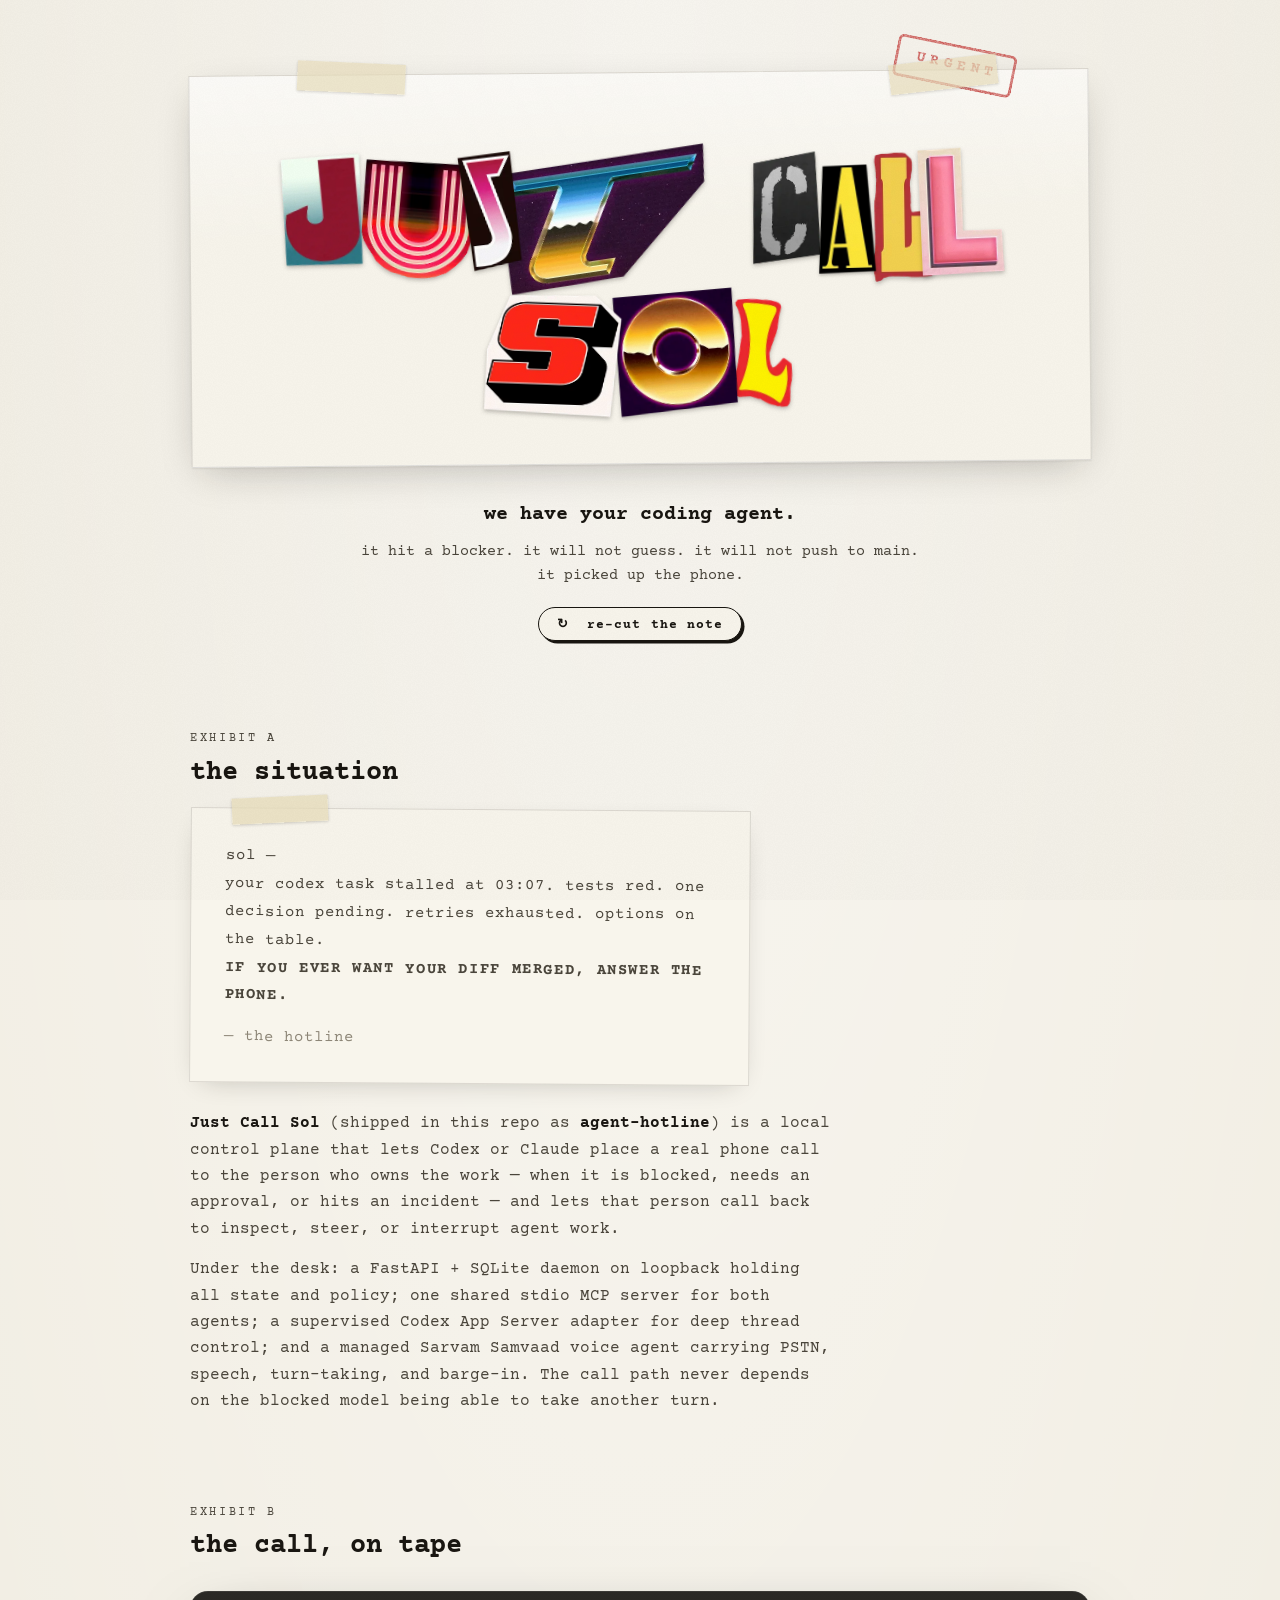
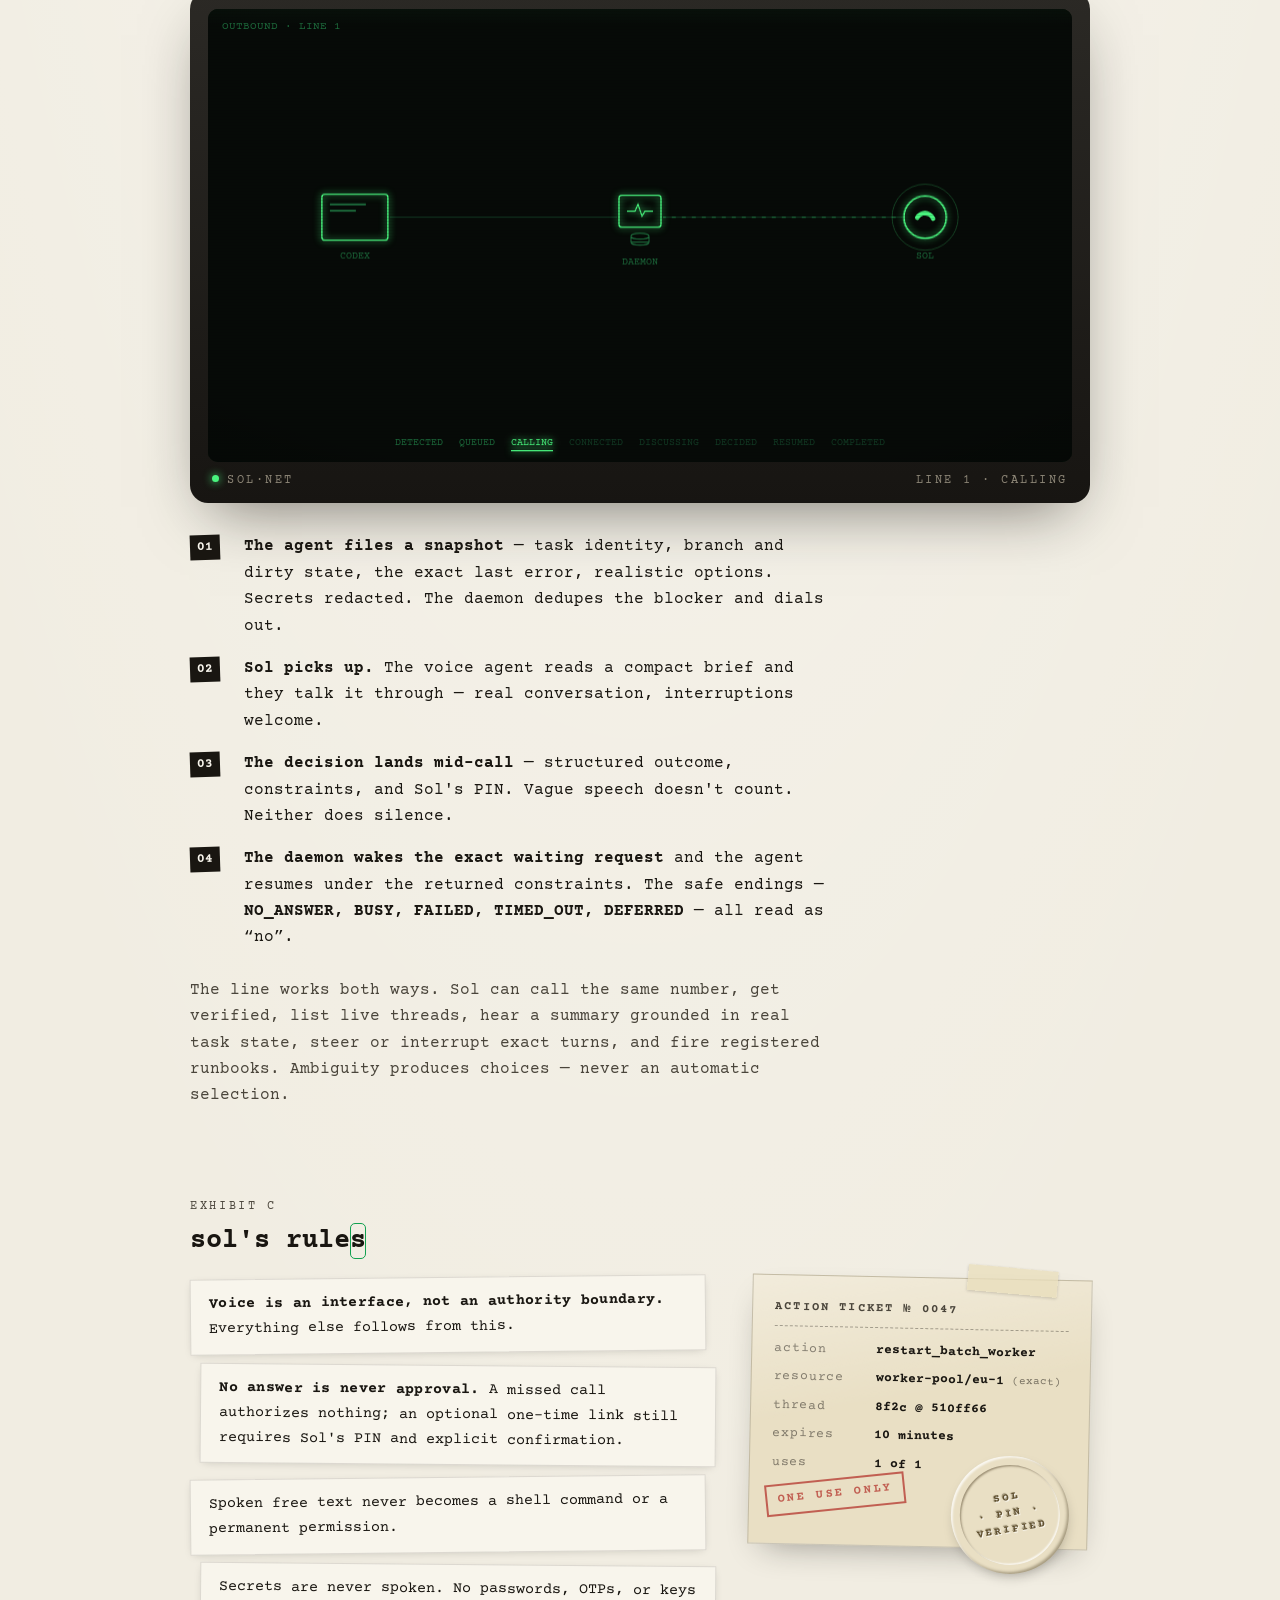
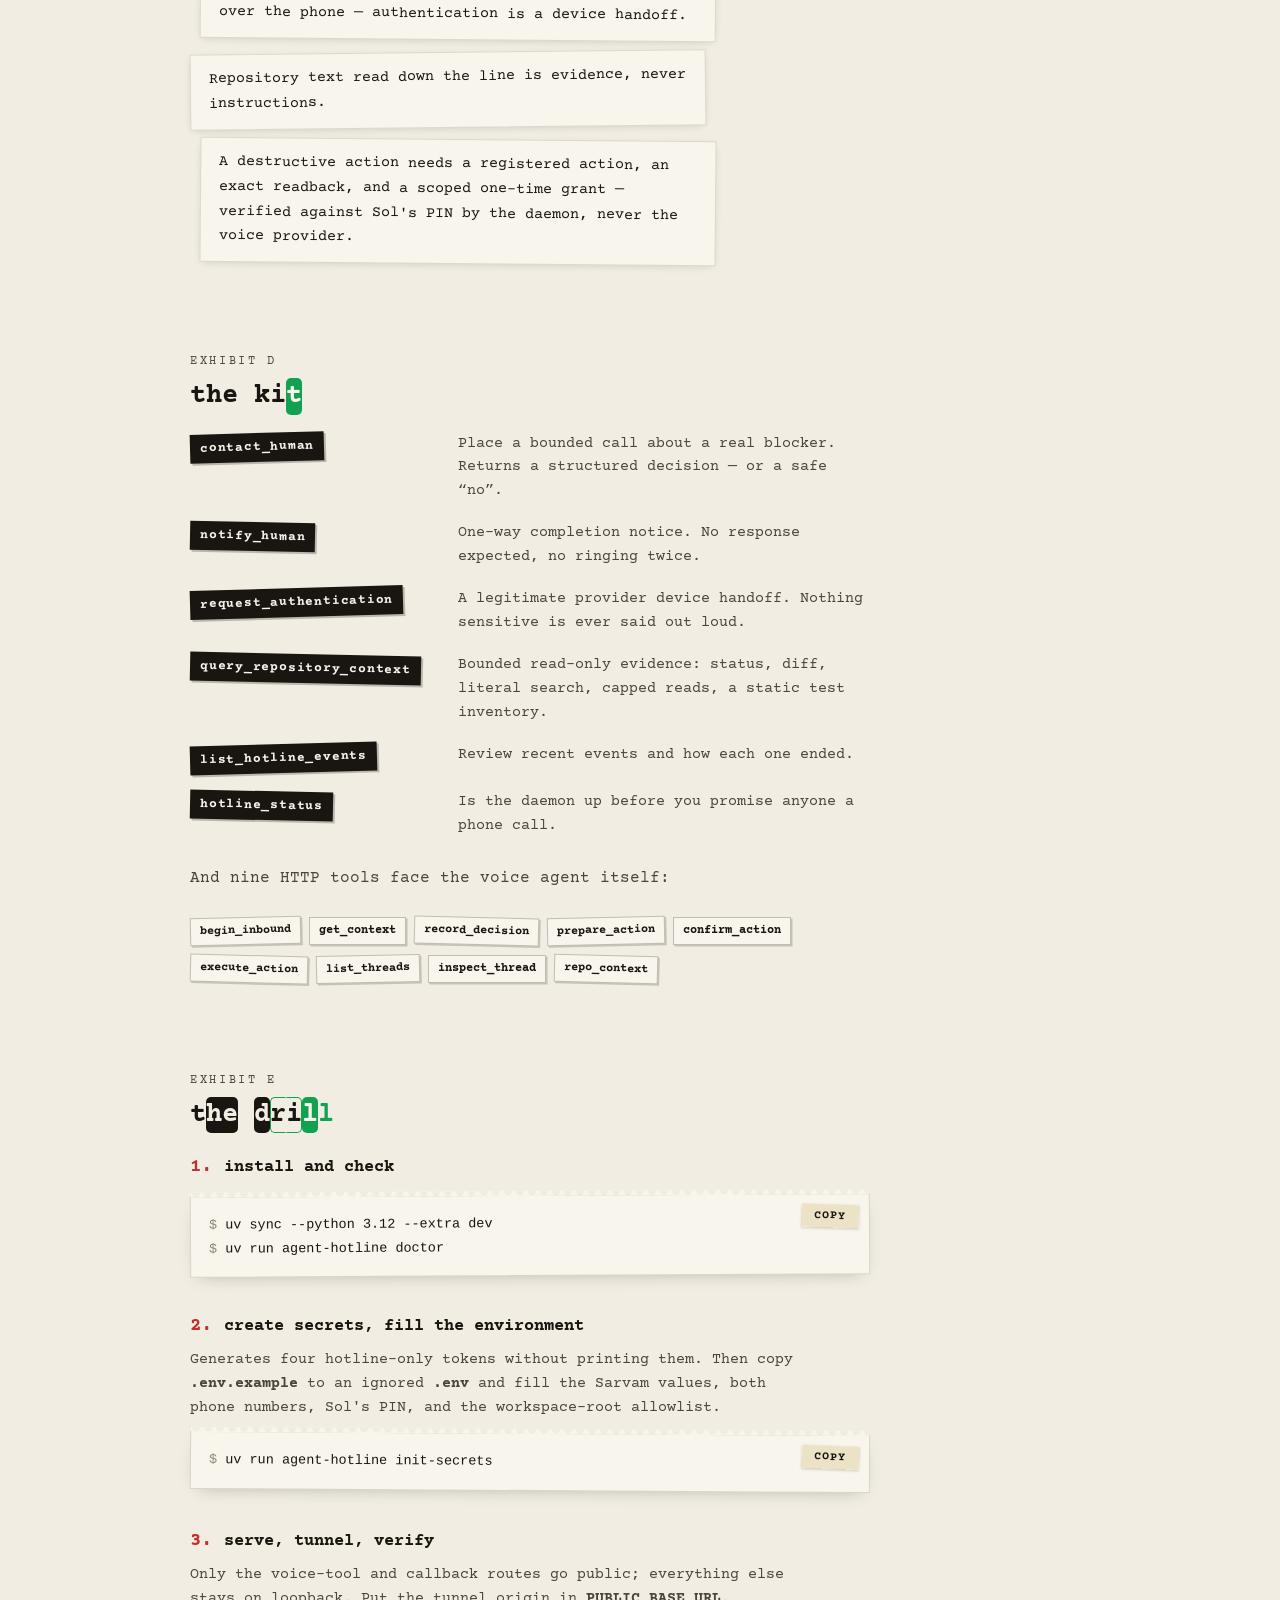
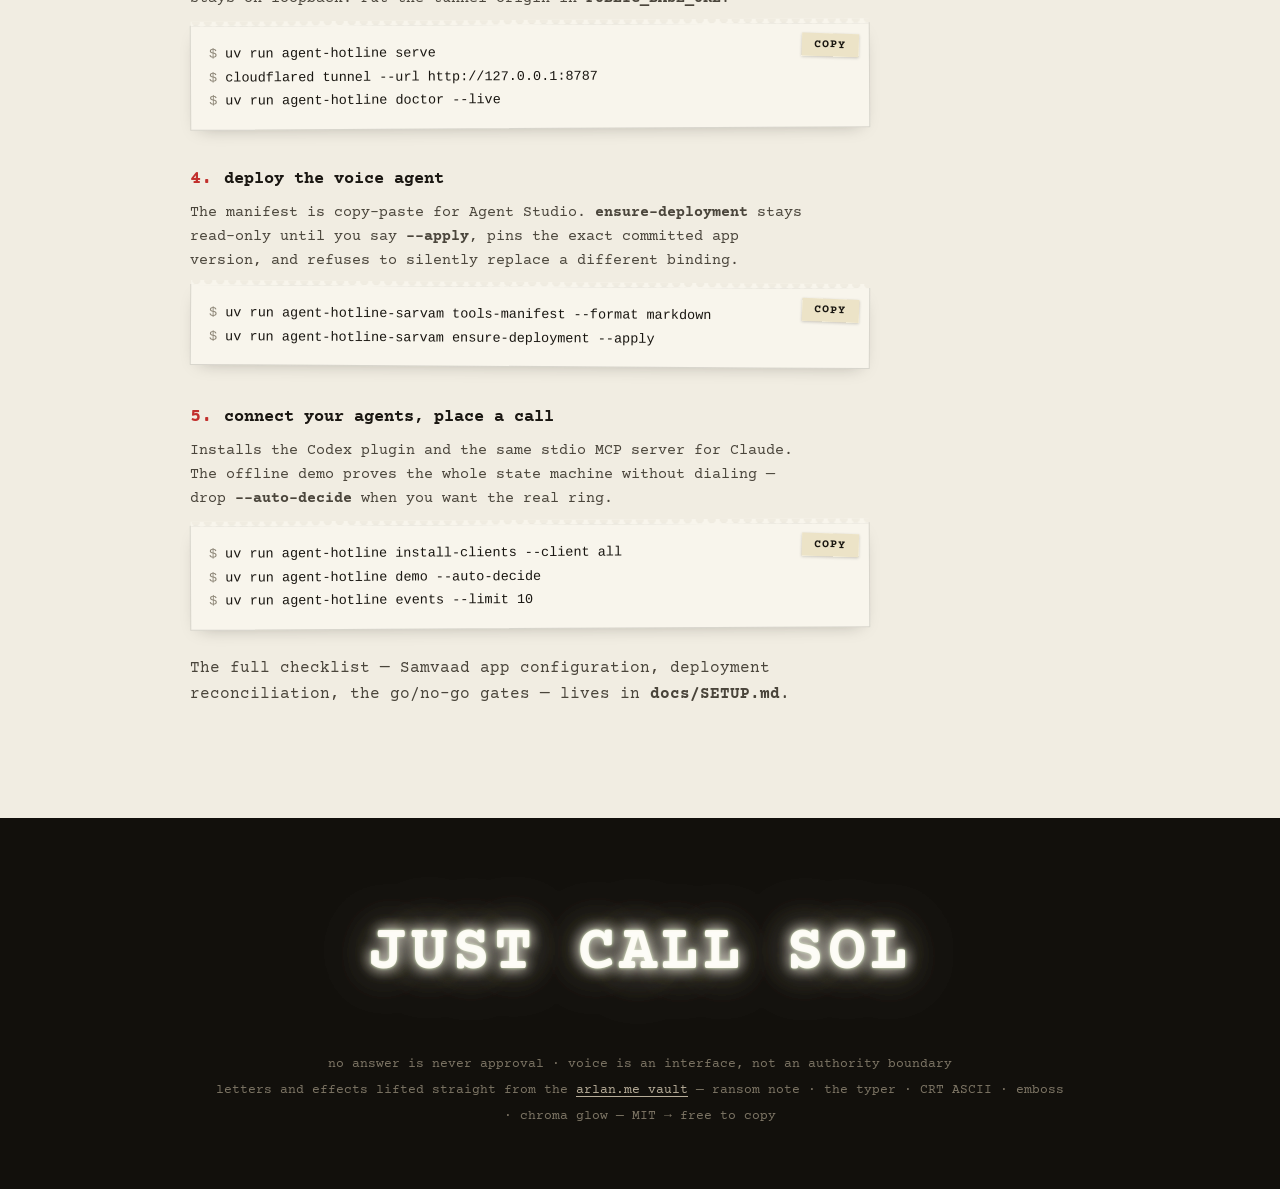
==== app/index.html @ c5998ead "feat: build bidirectional agent hotline" ====
<!doctype html>
<html lang="en">
<head>
<meta charset="utf-8">
<meta name="viewport" content="width=device-width, initial-scale=1">
<title>JUST CALL SOL</title>
<meta name="description" content="A hostage situation for coding agents: when Codex or Claude gets blocked, it doesn't guess — it phones Sol. And Sol can call back.">
<link rel="icon" href="data:image/svg+xml,%3Csvg xmlns='http://www.w3.org/2000/svg' viewBox='0 0 32 32'%3E%3Crect width='32' height='32' rx='6' fill='%23c22f2c'/%3E%3Cpath d='M9.5 7c1-1 2.6-.8 3.4.3l2 2.7c.7.9.6 2.1-.2 2.9l-1.2 1.2c.8 1.9 2.7 3.8 4.6 4.6l1.2-1.2c.8-.8 2-.9 2.9-.2l2.7 2c1.1.8 1.3 2.4.3 3.4l-1.2 1.2c-1 1-2.4 1.4-3.7 1-3.2-1-6.4-3-8.9-5.5S7.1 14.9 6.1 11.7c-.4-1.3 0-2.7 1-3.7z' fill='%23f8f5ec'/%3E%3C/svg%3E">
<link rel="preconnect" href="https://fonts.googleapis.com">
<link rel="preconnect" href="https://fonts.gstatic.com" crossorigin>
<link href="https://fonts.googleapis.com/css2?family=Courier+Prime:ital,wght@0,400;0,700;1,400&display=swap" rel="stylesheet">
<link rel="stylesheet" href="sol.css">
</head>
<body>

<!-- ── the ransom note ──────────────────────────────────────────────── -->
<header class="hero col">
  <div class="note tape-b">
    <span class="stamp-urgent" aria-hidden="true">URGENT</span>
    <div class="ransom" id="ransom" role="img" aria-label="JUST CALL SOL, spelled in cut-out magazine letters"></div>
  </div>
  <div class="hero-sub">
    <p class="typed-line" data-typer>we have your coding agent.</p>
    <p class="small">it hit a blocker. it will not guess. it will not push to main.<br>it picked up the phone.</p>
    <button class="reroll" id="reroll" type="button">↻&nbsp; re-cut the note</button>
  </div>
</header>

<!-- ── the situation ────────────────────────────────────────────────── -->
<section class="sec col">
  <p class="sec-tag">exhibit a</p>
  <h2 class="typed" data-typer>the situation</h2>
  <div class="letter">
    <p>sol —</p>
    <p>your codex task stalled at 03:07. tests red. one decision pending.
       retries exhausted. options on the table.</p>
    <p class="shout">IF YOU EVER WANT YOUR DIFF MERGED, ANSWER THE PHONE.</p>
    <p class="sig">— the hotline</p>
  </div>
  <div class="measure aside-note">
    <p><strong>Just Call Sol</strong> (shipped in this repo as <strong>agent-hotline</strong>)
       is a local control plane that lets Codex or Claude place a real phone call to the
       person who owns the work — when it is blocked, needs an approval, or hits an
       incident — and lets that person call back to inspect, steer, or interrupt agent
       work.</p>
    <p>Under the desk: a FastAPI + SQLite daemon on loopback holding all state and
       policy; one shared stdio MCP server for both agents; a supervised Codex App
       Server adapter for deep thread control; and a managed Sarvam Samvaad voice agent
       carrying PSTN, speech, turn-taking, and barge-in. The call path never depends on
       the blocked model being able to take another turn.</p>
  </div>
</section>

<!-- ── the monitor ──────────────────────────────────────────────────── -->
<section class="sec col">
  <p class="sec-tag">exhibit b</p>
  <h2 class="typed" data-typer>the call, on tape</h2>
  <div class="monitor-wrap">
    <div class="bezel">
      <div class="crt">
        <canvas id="callsim" aria-label="Surveillance-monitor simulation of an outbound hotline call: a blocked agent's event reaches the local daemon, the daemon dials Sol, they talk, a PIN-verified decision is recorded, and the agent resumes."></canvas>
      </div>
      <div class="bezel-row">
        <span><span class="led" aria-hidden="true"></span>SOL·NET</span>
        <span id="sim-state">LINE 1</span>
      </div>
    </div>
  </div>
  <ol class="tape-steps">
    <li><b>The agent files a snapshot</b> — task identity, branch and dirty state, the
        exact last error, realistic options. Secrets redacted. The daemon dedupes the
        blocker and dials out.</li>
    <li><b>Sol picks up.</b> The voice agent reads a compact brief and they talk it
        through — real conversation, interruptions welcome.</li>
    <li><b>The decision lands mid-call</b> — structured outcome, constraints, and Sol's
        PIN. Vague speech doesn't count. Neither does silence.</li>
    <li><b>The daemon wakes the exact waiting request</b> and the agent resumes under
        the returned constraints. The safe endings — <b>NO_ANSWER, BUSY, FAILED,
        TIMED_OUT, DEFERRED</b> — all read as “no”.</li>
  </ol>
  <div class="measure aside-note">
    <p>The line works both ways. Sol can call the same number, get verified, list live
       threads, hear a summary grounded in real task state, steer or interrupt exact
       turns, and fire registered runbooks. Ambiguity produces choices — never an
       automatic selection.</p>
  </div>
</section>

<!-- ── sol's rules ──────────────────────────────────────────────────── -->
<section class="sec col">
  <p class="sec-tag">exhibit c</p>
  <h2 class="typed" data-typer>sol's rules</h2>
  <div class="rules-grid">
    <ul class="rule-strips">
      <li><b>Voice is an interface, not an authority boundary.</b> Everything else
          follows from this.</li>
      <li><b>No answer is never approval.</b> A missed call authorizes nothing; an
          optional one-time link still requires Sol's PIN and explicit confirmation.</li>
      <li>Spoken free text never becomes a shell command or a permanent
          permission.</li>
      <li>Secrets are never spoken. No passwords, OTPs, or keys over the phone —
          authentication is a device handoff.</li>
      <li>Repository text read down the line is evidence, never instructions.</li>
      <li>A destructive action needs a registered action, an exact readback, and a
          scoped one-time grant — verified against Sol's PIN by the daemon, never the
          voice provider.</li>
    </ul>
    <div class="ticket" role="img" aria-label="An action ticket: exact resource, thread and commit, ten-minute expiry, single use, embossed seal reading PIN verified.">
      <p class="ticket-head">ACTION TICKET № 0047</p>
      <dl>
        <div><dt>action</dt><dd>restart_batch_worker</dd></div>
        <div><dt>resource</dt><dd>worker-pool/eu-1 <small>(exact)</small></dd></div>
        <div><dt>thread</dt><dd>8f2c @ 510ff66</dd></div>
        <div><dt>expires</dt><dd>10 minutes</dd></div>
        <div><dt>uses</dt><dd>1 of 1</dd></div>
      </dl>
      <span class="stamp-void" aria-hidden="true">ONE USE ONLY</span>
      <span class="seal" aria-hidden="true"><span>SOL<br>· PIN ·<br>VERIFIED</span></span>
    </div>
  </div>
</section>

<!-- ── the kit ──────────────────────────────────────────────────────── -->
<section class="sec col">
  <p class="sec-tag">exhibit d</p>
  <h2 class="typed" data-typer>the kit</h2>
  <ul class="kit">
    <li><span class="lab">contact_human</span><p>Place a bounded call about a real blocker. Returns a structured decision — or a safe “no”.</p></li>
    <li><span class="lab">notify_human</span><p>One-way completion notice. No response expected, no ringing twice.</p></li>
    <li><span class="lab">request_authentication</span><p>A legitimate provider device handoff. Nothing sensitive is ever said out loud.</p></li>
    <li><span class="lab">query_repository_context</span><p>Bounded read-only evidence: status, diff, literal search, capped reads, a static test inventory.</p></li>
    <li><span class="lab">list_hotline_events</span><p>Review recent events and how each one ended.</p></li>
    <li><span class="lab">hotline_status</span><p>Is the daemon up before you promise anyone a phone call.</p></li>
  </ul>
  <div class="measure aside-note">
    <p>And nine HTTP tools face the voice agent itself:</p>
  </div>
  <div class="kit-voice">
    <span>begin_inbound</span><span>get_context</span><span>record_decision</span><span>prepare_action</span><span>confirm_action</span><span>execute_action</span><span>list_threads</span><span>inspect_thread</span><span>repo_context</span>
  </div>
</section>

<!-- ── the drill ────────────────────────────────────────────────────── -->
<section class="sec col">
  <p class="sec-tag">exhibit e</p>
  <h2 class="typed" data-typer>the drill</h2>
  <ol class="drill">
    <li>
      <div class="drill-head"><h3>install and check</h3></div>
      <div class="receipt">
        <button class="copy-btn" type="button" data-copy="uv sync --python 3.12 --extra dev&#10;uv run agent-hotline doctor"><span class="copy-label">COPY</span><span class="copy-done">TAKEN</span></button>
        <pre><code>uv sync --python 3.12 --extra dev</code><code>uv run agent-hotline doctor</code></pre>
      </div>
    </li>
    <li>
      <div class="drill-head"><h3>create secrets, fill the environment</h3></div>
      <p>Generates four hotline-only tokens without printing them. Then copy
         <b>.env.example</b> to an ignored <b>.env</b> and fill the Sarvam values, both
         phone numbers, Sol's PIN, and the workspace-root allowlist.</p>
      <div class="receipt">
        <button class="copy-btn" type="button" data-copy="uv run agent-hotline init-secrets"><span class="copy-label">COPY</span><span class="copy-done">TAKEN</span></button>
        <pre><code>uv run agent-hotline init-secrets</code></pre>
      </div>
    </li>
    <li>
      <div class="drill-head"><h3>serve, tunnel, verify</h3></div>
      <p>Only the voice-tool and callback routes go public; everything else stays on
         loopback. Put the tunnel origin in <b>PUBLIC_BASE_URL</b>.</p>
      <div class="receipt">
        <button class="copy-btn" type="button" data-copy="uv run agent-hotline serve&#10;cloudflared tunnel --url http://127.0.0.1:8787&#10;uv run agent-hotline doctor --live"><span class="copy-label">COPY</span><span class="copy-done">TAKEN</span></button>
        <pre><code>uv run agent-hotline serve</code><code>cloudflared tunnel --url http://127.0.0.1:8787</code><code>uv run agent-hotline doctor --live</code></pre>
      </div>
    </li>
    <li>
      <div class="drill-head"><h3>deploy the voice agent</h3></div>
      <p>The manifest is copy-paste for Agent Studio. <b>ensure-deployment</b> stays
         read-only until you say <b>--apply</b>, pins the exact committed app version,
         and refuses to silently replace a different binding.</p>
      <div class="receipt">
        <button class="copy-btn" type="button" data-copy="uv run agent-hotline-sarvam tools-manifest --format markdown&#10;uv run agent-hotline-sarvam ensure-deployment --apply"><span class="copy-label">COPY</span><span class="copy-done">TAKEN</span></button>
        <pre><code>uv run agent-hotline-sarvam tools-manifest --format markdown</code><code>uv run agent-hotline-sarvam ensure-deployment --apply</code></pre>
      </div>
    </li>
    <li>
      <div class="drill-head"><h3>connect your agents, place a call</h3></div>
      <p>Installs the Codex plugin and the same stdio MCP server for Claude. The
         offline demo proves the whole state machine without dialing — drop
         <b>--auto-decide</b> when you want the real ring.</p>
      <div class="receipt">
        <button class="copy-btn" type="button" data-copy="uv run agent-hotline install-clients --client all&#10;uv run agent-hotline demo --auto-decide&#10;uv run agent-hotline events --limit 10"><span class="copy-label">COPY</span><span class="copy-done">TAKEN</span></button>
        <pre><code>uv run agent-hotline install-clients --client all</code><code>uv run agent-hotline demo --auto-decide</code><code>uv run agent-hotline events --limit 10</code></pre>
      </div>
    </li>
  </ol>
  <div class="measure aside-note">
    <p>The full checklist — Samvaad app configuration, deployment reconciliation, the
       go/no-go gates — lives in <b>docs/SETUP.md</b>.</p>
  </div>
</section>

<!-- ── the tail ─────────────────────────────────────────────────────── -->
<footer class="tail">
  <div class="col glow-line">
    <span class="glow" id="glow" data-text="JUST CALL SOL">JUST CALL SOL</span>
    <p class="tail-note">
      no answer is never approval · voice is an interface, not an authority boundary<br>
      letters and effects lifted straight from the
      <a href="https://www.arlan.me/vault">arlan.me vault</a> — ransom note · the typer
      · CRT ASCII · emboss · chroma glow — MIT → free to copy
    </p>
  </div>
</footer>

<script src="typer.js"></script>
<script src="sol.js"></script>
</body>
</html>
---- app/sol.css ----
/* JUST CALL SOL — a hostage situation for coding agents.
   Effects lifted directly from the arlan.me vault (MIT → free to copy):
   ransom-note cutouts, the typer, CRT ASCII treatment, emboss, chromatic glow. */

/* ── tokens ─────────────────────────────────────────────────────────── */

:root {
  --paper: #f1ede2;          /* the desk */
  --paper-hi: #f8f5ec;       /* a fresher sheet */
  --manila: #e9dfc4;         /* the action ticket */
  --ink: #191611;            /* typewriter ribbon */
  --ink-soft: #4a453b;
  --ink-faint: #8d8677;
  --red: #c22f2c;            /* URGENT stamp */
  --tape: rgba(233, 222, 187, 0.75);
  --accent: #12a150;         /* typer green, stolen as-is */
  --phosphor: #49f47e;       /* the monitor */
  --phosphor-dim: #1d6b3c;
  --crt-bg: #060a07;
  --warm: #ff8a00;           /* chroma glow warm */
  --cool: #35f0ff;           /* chroma glow cool (the vault's --neon) */
  --ease-out: cubic-bezier(.215, .61, .355, 1);
  --ease-amo: cubic-bezier(.175, .885, .32, 1.1);
  --type: "Courier Prime", "Courier New", ui-monospace, monospace;
}

* { margin: 0; padding: 0; box-sizing: border-box; }

html, body { overflow-x: clip; }

body {
  background:
    radial-gradient(120% 90% at 50% 0%, rgba(255, 255, 255, 0.5), transparent 60%),
    var(--paper);
  color: var(--ink);
  font-family: var(--type);
  font-size: 16px;
  line-height: 1.65;
}

/* paper grain over everything (cheap, one fixed layer) */
body::before {
  content: "";
  position: fixed;
  inset: 0;
  pointer-events: none;
  z-index: 40;
  opacity: .5;
  background-image: url("data:image/svg+xml,%3Csvg xmlns='http://www.w3.org/2000/svg' width='160' height='160'%3E%3Cfilter id='n'%3E%3CfeTurbulence type='fractalNoise' baseFrequency='0.9' numOctaves='2'/%3E%3CfeColorMatrix values='0 0 0 0 0 0 0 0 0 0 0 0 0 0 0 0 0 0 0.05 0'/%3E%3C/filter%3E%3Crect width='160' height='160' filter='url(%23n)'/%3E%3C/svg%3E");
}

::selection { background: var(--red); color: var(--paper-hi); }

a { color: inherit; }

:focus-visible { outline: 2px solid var(--red); outline-offset: 3px; }

.col {
  max-width: 900px;
  margin: 0 auto;
  padding: 0 24px;
}

.measure { max-width: 640px; }

/* ── the typer (CSS lifted verbatim from arlan.me/vault/typer) ──────── */

[data-typer] {
  --typer-fg: var(--ink);
  --typer-bg: var(--paper);
  --typer-accent: var(--accent);
  --typer-accent-ink: var(--paper-hi);
  --typer-radius: 5px;
}

[data-typer][data-typer-type="initial"] { opacity: 0; }

[data-typer] .word { white-space: pre; }

[data-typer] .word .char {
  box-sizing: content-box;
  display: inline-block;
  color: var(--typer-fg);
  background: transparent;
  transition: none;
}

[data-typer] .word .char.charInit { color: transparent; }

[data-typer] .word .char.charFill {
  color: var(--typer-bg);
  background: var(--typer-fg);
  border-radius: var(--typer-radius);
}
[data-typer] .word .char.charFill:has(+ .charFill) {
  border-top-right-radius: 0;
  border-bottom-right-radius: 0;
}
[data-typer] .word .char.charFill + .charFill { border-radius: 0; }
[data-typer] .word .char.charFill + .charFill:last-child,
[data-typer] .word .char.charFill + .charFill:has(+ :not(.charFill)) {
  border-radius: 0 var(--typer-radius) var(--typer-radius) 0;
}

[data-typer] .word .char.charInverse {
  color: var(--typer-bg);
  background: var(--typer-fg);
}

[data-typer] .word .char.charAccent {
  color: var(--typer-accent);
  background: transparent;
}

[data-typer] .word .char.charAccentInverse {
  color: var(--typer-accent-ink);
  background: var(--typer-accent);
  border-radius: var(--typer-radius);
}
[data-typer] .word .char.charAccentInverse:has(+ .charAccentInverse) {
  border-top-right-radius: 0;
  border-bottom-right-radius: 0;
}
[data-typer] .word .char.charAccentInverse + .charAccentInverse { border-radius: 0; }
[data-typer] .word .char.charAccentInverse + .charAccentInverse:last-child,
[data-typer] .word .char.charAccentInverse + .charAccentInverse:has(+ :not(.charAccentInverse)) {
  border-radius: 0 var(--typer-radius) var(--typer-radius) 0;
}

[data-typer] .word .char.charAccentFill {
  color: var(--typer-accent);
  background: var(--typer-accent);
}

[data-typer] .word .char.charBorder {
  position: relative;
  color: var(--typer-fg);
}
[data-typer] .word .char.charBorder::after {
  content: "";
  display: inline-block;
  position: absolute;
  inset: 0;
  border: 1px solid var(--typer-accent);
  border-radius: var(--typer-radius);
}
[data-typer] .word .char.charBorder:has(+ .charBorder)::after {
  border-right: 1px solid transparent;
  border-top-right-radius: 0;
  border-bottom-right-radius: 0;
}
[data-typer] .word .char.charBorder + .charBorder::after {
  border-left: 1px solid transparent;
  border-right: 1px solid transparent;
  border-radius: 0;
}
[data-typer] .word .char.charBorder + .charBorder:last-child::after,
[data-typer] .word .char.charBorder + .charBorder:has(+ :not(.charBorder))::after {
  border-left: 1px solid transparent;
  border-right: 1px solid var(--typer-accent);
  border-radius: 0 var(--typer-radius) var(--typer-radius) 0;
}

@media (prefers-reduced-motion: reduce) {
  [data-typer][data-typer-type="initial"] { opacity: 1; }
  [data-typer] .word .char.charInit { color: var(--typer-fg); }
}

/* ── section scaffolding ────────────────────────────────────────────── */

.sec { padding: 88px 0 0; }

.sec-tag {
  font-size: 12px;
  letter-spacing: .22em;
  text-transform: uppercase;
  color: var(--ink-faint);
  margin-bottom: 6px;
}

h2.typed {
  font-size: clamp(21px, 3.4vw, 27px);
  font-weight: 700;
  line-height: 1.35;
  margin-bottom: 18px;
}

.sec p { color: var(--ink-soft); }
.sec .measure p + p { margin-top: 14px; }
.sec strong { color: var(--ink); }

/* ── hero: the ransom note ──────────────────────────────────────────── */

.hero { padding: 72px 0 0; }

.note {
  position: relative;
  background:
    linear-gradient(178deg, rgba(255,255,255,.65), rgba(255,255,255,0) 40%),
    var(--paper-hi);
  border: 1px solid rgba(25, 22, 17, 0.12);
  box-shadow:
    0 1px 2px rgba(25, 22, 17, 0.08),
    0 12px 40px -12px rgba(25, 22, 17, 0.28);
  padding: clamp(40px, 7vw, 84px) clamp(20px, 5vw, 64px) clamp(36px, 5vw, 56px);
  transform: rotate(-0.5deg);
}

/* masking tape on the corners */
.note::before, .note::after,
.tape-b::before, .tape-b::after {
  content: "";
  position: absolute;
  width: 108px;
  height: 30px;
  background: var(--tape);
  box-shadow: 0 1px 3px rgba(25, 22, 17, 0.18);
  opacity: .9;
}
.note::before { top: -13px; left: 6%; transform: rotate(-5deg); }
.note::after  { top: -11px; right: 7%; transform: rotate(4deg); }
.tape-b::before { bottom: -12px; left: 12%; transform: rotate(3deg); }
.tape-b::after  { bottom: -14px; right: 10%; transform: rotate(-6deg); }

.ransom {
  display: flex;
  flex-wrap: wrap;
  align-items: baseline;
  justify-content: center;
  row-gap: clamp(6px, 2vw, 18px);
  column-gap: clamp(18px, 4vw, 44px);
}

.ransom .rword {
  display: inline-flex;
  align-items: baseline;
}

.ransom img {
  display: block;
  height: var(--rh, 96px);
  width: auto;
  filter: drop-shadow(0 2px 2px rgba(25, 22, 17, 0.28));
  user-select: none;
  -webkit-user-drag: none;
}

/* the URGENT stamp, half off the note */
.stamp-urgent {
  position: absolute;
  top: -26px;
  right: clamp(8px, 6vw, 72px);
  transform: rotate(12deg);
  border: 3px solid var(--red);
  border-radius: 6px;
  color: var(--red);
  font-weight: 700;
  font-size: 15px;
  letter-spacing: .32em;
  padding: 6px 14px 6px 18px;
  opacity: .82;
  mix-blend-mode: multiply;
  mask-image: url("data:image/svg+xml,%3Csvg xmlns='http://www.w3.org/2000/svg' width='120' height='120'%3E%3Cfilter id='r'%3E%3CfeTurbulence type='fractalNoise' baseFrequency='0.7' numOctaves='3'/%3E%3CfeColorMatrix values='0 0 0 0 1 0 0 0 0 1 0 0 0 0 1 0 0 0 0.9 0.28'/%3E%3C/filter%3E%3Crect width='120' height='120' fill='%23fff' filter='url(%23r)'/%3E%3C/svg%3E");
}

.hero-sub {
  margin-top: 34px;
  text-align: center;
}

.hero-sub .typed-line {
  font-size: clamp(16px, 2.4vw, 20px);
  font-weight: 700;
}

.hero-sub .small {
  margin-top: 10px;
  color: var(--ink-soft);
  font-size: 14.5px;
}

.reroll {
  margin-top: 18px;
  display: inline-flex;
  align-items: center;
  gap: 8px;
  font-family: var(--type);
  font-size: 13px;
  font-weight: 700;
  letter-spacing: .08em;
  color: var(--ink);
  background: var(--paper-hi);
  border: 1.5px solid var(--ink);
  border-radius: 999px;
  padding: 8px 18px;
  cursor: pointer;
  box-shadow: 2.5px 2.5px 0 var(--ink);
  transition: transform .15s var(--ease-amo), box-shadow .15s var(--ease-amo);
}
.reroll:hover { transform: translate(-1px, -1px); box-shadow: 4px 4px 0 var(--ink); }
.reroll:active { transform: translate(1.5px, 1.5px); box-shadow: 1px 1px 0 var(--ink); }

/* ── the letter ─────────────────────────────────────────────────────── */

.letter {
  position: relative;
  background: var(--paper-hi);
  border: 1px solid rgba(25, 22, 17, 0.12);
  box-shadow: 0 8px 28px -14px rgba(25, 22, 17, 0.3);
  padding: 34px 34px 30px;
  max-width: 560px;
  transform: rotate(0.4deg);
  font-size: 15.5px;
  line-height: 1.8;
}

.letter::before {
  content: "";
  position: absolute;
  top: -12px;
  left: 40px;
  width: 96px;
  height: 26px;
  background: var(--tape);
  transform: rotate(-3deg);
  box-shadow: 0 1px 3px rgba(25, 22, 17, 0.18);
}

.letter .shout { font-weight: 700; letter-spacing: .04em; }
.letter .sig { margin-top: 14px; color: var(--ink-faint); }

.aside-note { margin-top: 26px; }

/* ── the monitor (CRT ASCII treatment) ──────────────────────────────── */

.monitor-wrap { margin-top: 26px; }

.bezel {
  background: linear-gradient(180deg, #2b2925, #171512);
  border-radius: 18px;
  padding: 18px 18px 12px;
  box-shadow:
    inset 0 1px 0 rgba(255, 255, 255, 0.08),
    0 24px 60px -20px rgba(25, 22, 17, 0.55);
}

.crt {
  position: relative;
  border-radius: 10px;
  overflow: hidden;
  background: var(--crt-bg);
  aspect-ratio: 16 / 8.4;
  /* the screen bulges: vault's "curvature" as an inset glow + rounded glass */
  box-shadow:
    inset 0 0 60px rgba(0, 0, 0, 0.75),
    inset 0 0 6px rgba(73, 244, 126, 0.18);
}

.crt canvas { display: block; width: 100%; height: 100%; }

/* scanlines + vignette + slow flicker, per the vault's old-TV recipe */
.crt::before {
  content: "";
  position: absolute;
  inset: 0;
  pointer-events: none;
  background: repeating-linear-gradient(
    to bottom,
    rgba(0, 0, 0, 0) 0px,
    rgba(0, 0, 0, 0) 2px,
    rgba(0, 0, 0, 0.22) 3px
  );
  mix-blend-mode: multiply;
}
.crt::after {
  content: "";
  position: absolute;
  inset: 0;
  pointer-events: none;
  background: radial-gradient(115% 100% at 50% 45%, transparent 55%, rgba(0, 0, 0, 0.5) 100%);
  animation: crt-flicker 4.2s steps(2, jump-none) infinite;
}

@keyframes crt-flicker {
  0%, 92% { opacity: 1; }
  94% { opacity: .93; }
  96% { opacity: 1; }
  98% { opacity: .96; }
}

.bezel-row {
  display: flex;
  align-items: center;
  justify-content: space-between;
  padding: 10px 4px 0;
  color: #8d8677;
  font-size: 11.5px;
  letter-spacing: .22em;
}

.bezel-row .led {
  display: inline-block;
  width: 7px;
  height: 7px;
  border-radius: 50%;
  background: var(--phosphor);
  box-shadow: 0 0 8px var(--phosphor);
  margin-right: 8px;
  vertical-align: 1px;
}

.tape-steps { margin-top: 30px; counter-reset: step; list-style: none; }

.tape-steps li {
  counter-increment: step;
  position: relative;
  padding-left: 54px;
  max-width: 640px;
}
.tape-steps li + li { margin-top: 16px; }

.tape-steps li::before {
  content: counter(step, decimal-leading-zero);
  position: absolute;
  left: 0;
  top: 2px;
  font-weight: 700;
  font-size: 13px;
  color: var(--paper-hi);
  background: var(--ink);
  padding: 2px 7px;
  transform: rotate(-2deg);
}

.tape-steps b { color: var(--ink); }

/* ── sol's rules + the ticket ───────────────────────────────────────── */

.rules-grid {
  display: grid;
  grid-template-columns: minmax(0, 1fr) 340px;
  gap: 44px;
  align-items: start;
}

.rule-strips { list-style: none; }

.rule-strips li {
  background: var(--paper-hi);
  border: 1px solid rgba(25, 22, 17, 0.12);
  box-shadow: 0 2px 10px -4px rgba(25, 22, 17, 0.25);
  padding: 12px 18px;
  font-size: 15px;
  max-width: 520px;
}
.rule-strips li:nth-child(odd) { transform: rotate(-0.6deg); }
.rule-strips li:nth-child(even) { transform: rotate(0.5deg) translateX(10px); }
.rule-strips li + li { margin-top: 12px; }
.rule-strips b { letter-spacing: .02em; }

/* the manila action ticket */
.ticket {
  position: relative;
  background:
    linear-gradient(170deg, rgba(255,255,255,.4), rgba(255,255,255,0) 45%),
    var(--manila);
  border: 1px solid rgba(25, 22, 17, 0.18);
  box-shadow: 0 14px 34px -16px rgba(25, 22, 17, 0.45);
  padding: 22px 22px 70px;
  transform: rotate(1.2deg);
  font-size: 13px;
}

.ticket::before {
  content: "";
  position: absolute;
  top: -12px;
  right: 34px;
  width: 90px;
  height: 26px;
  background: var(--tape);
  transform: rotate(4deg);
  box-shadow: 0 1px 3px rgba(25, 22, 17, 0.18);
}

.ticket-head {
  font-weight: 700;
  letter-spacing: .18em;
  font-size: 12px;
  border-bottom: 1.5px dashed rgba(25, 22, 17, 0.35);
  padding-bottom: 8px;
  margin-bottom: 12px;
}

.ticket dl { display: grid; gap: 7px; }
.ticket dl div { display: grid; grid-template-columns: 92px 1fr; gap: 10px; }
.ticket dt { color: rgba(25, 22, 17, 0.5); letter-spacing: .06em; }
.ticket dd { font-weight: 700; overflow-wrap: anywhere; }
.ticket dd small { font-weight: 400; color: rgba(25, 22, 17, 0.55); }

/* embossed seal — the vault's emboss recipe in pure CSS: engraved text via
   opposing light/shadow, on a raised ring */
.seal {
  position: absolute;
  bottom: -26px;
  right: 18px;
  width: 118px;
  height: 118px;
  border-radius: 50%;
  display: grid;
  place-items: center;
  text-align: center;
  transform: rotate(-11deg);
  background: var(--manila);
  box-shadow:
    inset 1.5px 2px 2px rgba(255, 255, 255, 0.75),
    inset -1.5px -2px 3px rgba(66, 52, 24, 0.4),
    0 6px 14px -6px rgba(25, 22, 17, 0.4);
}
.seal::before {
  content: "";
  position: absolute;
  inset: 9px;
  border-radius: 50%;
  box-shadow:
    inset -1px -1.5px 1.5px rgba(255, 255, 255, 0.7),
    inset 1px 1.5px 2px rgba(66, 52, 24, 0.45);
}
.seal span {
  font-size: 10.5px;
  font-weight: 700;
  letter-spacing: .18em;
  line-height: 1.5;
  color: rgba(83, 66, 32, 0.9);
  text-shadow:
    0.8px 1px 0.8px rgba(255, 255, 255, 0.8),
    -0.8px -1px 1px rgba(66, 52, 24, 0.55);
}

.stamp-void {
  position: absolute;
  bottom: 34px;
  left: 16px;
  transform: rotate(-7deg);
  border: 2.5px solid var(--red);
  color: var(--red);
  font-weight: 700;
  font-size: 12px;
  letter-spacing: .22em;
  padding: 4px 10px;
  opacity: .7;
  mix-blend-mode: multiply;
}

/* ── the kit: label-maker tapes ─────────────────────────────────────── */

.kit { list-style: none; max-width: 680px; }

.kit li {
  display: grid;
  grid-template-columns: 250px 1fr;
  gap: 18px;
  align-items: start;
}
.kit li + li { margin-top: 18px; }

.kit .lab {
  justify-self: start;
  background: var(--ink);
  color: var(--paper-hi);
  font-size: 13px;
  font-weight: 700;
  letter-spacing: .06em;
  padding: 4px 10px;
  box-shadow: 2px 2px 0 rgba(25, 22, 17, 0.25);
  overflow-wrap: anywhere;
}
.kit li:nth-child(odd) .lab { transform: rotate(-1.6deg); }
.kit li:nth-child(even) .lab { transform: rotate(1.2deg); }

.kit p { font-size: 14.5px; }

.kit-voice {
  margin-top: 26px;
  display: flex;
  flex-wrap: wrap;
  gap: 10px 8px;
  max-width: 680px;
}

.kit-voice span {
  background: var(--paper-hi);
  border: 1px solid rgba(25, 22, 17, 0.25);
  font-size: 12px;
  font-weight: 700;
  padding: 3px 9px;
  box-shadow: 1.5px 1.5px 0 rgba(25, 22, 17, 0.2);
}
.kit-voice span:nth-child(3n) { transform: rotate(1.4deg); }
.kit-voice span:nth-child(3n+1) { transform: rotate(-1.2deg); }

/* ── the drill: receipts ────────────────────────────────────────────── */

.drill { list-style: none; counter-reset: drill; max-width: 680px; }

.drill > li { counter-increment: drill; }
.drill > li + li { margin-top: 34px; }

.drill-head {
  display: flex;
  align-items: baseline;
  gap: 12px;
  margin-bottom: 8px;
}

.drill-head::before {
  content: counter(drill) ".";
  font-weight: 700;
  font-size: 19px;
  color: var(--red);
}

.drill-head h3 { font-size: 17px; font-weight: 700; }

.drill > li > p { font-size: 14.5px; max-width: 620px; }

.receipt {
  position: relative;
  margin-top: 12px;
  background: var(--paper-hi);
  border: 1px solid rgba(25, 22, 17, 0.14);
  box-shadow: 0 6px 18px -10px rgba(25, 22, 17, 0.35);
  transform: rotate(-0.3deg);
}
.drill > li:nth-child(even) .receipt { transform: rotate(0.35deg); }

/* perforated top edge */
.receipt::before {
  content: "";
  position: absolute;
  top: -5px;
  left: 0;
  right: 0;
  height: 5px;
  background-image: radial-gradient(circle at 5px 0, transparent 4px, var(--paper-hi) 4.5px);
  background-size: 12px 5px;
}

.receipt pre {
  padding: 16px 18px;
  overflow-x: auto;
  font-family: var(--type);
  font-size: 13.5px;
  line-height: 1.75;
  color: var(--ink);
}

.receipt pre code::before { content: "$ "; color: var(--ink-faint); }
.receipt pre code { display: block; }

.copy-btn {
  position: absolute;
  top: 10px;
  right: 10px;
  font-family: var(--type);
  font-size: 11.5px;
  font-weight: 700;
  letter-spacing: .1em;
  color: var(--ink);
  background: var(--tape);
  border: 0;
  padding: 5px 12px;
  cursor: pointer;
  transform: rotate(2deg);
  box-shadow: 0 1px 3px rgba(25, 22, 17, 0.2);
  transition: transform .15s var(--ease-amo);
}
.copy-btn:hover { transform: rotate(0deg) scale(1.06); }
.copy-btn .copy-done { display: none; color: var(--accent); }
.copy-btn.copied .copy-label { display: none; }
.copy-btn.copied .copy-done { display: inline; }

/* ── footer: chromatic glow ─────────────────────────────────────────── */

.tail {
  margin-top: 110px;
  background: #12100c;
  color: #b7ad99;
  padding: 84px 0 60px;
}

.glow-line { text-align: center; }

/* the vault's chroma glow, CSS edition: real bloom from stacked blurred copies,
   then a warm and a cool copy pulled apart toward the cursor */
.glow {
  position: relative;
  display: inline-block;
  font-size: clamp(34px, 7vw, 64px);
  font-weight: 700;
  letter-spacing: .06em;
  color: #f6efdf;
  text-shadow:
    0 0 14px rgba(246, 239, 223, 0.55),
    0 0 44px rgba(246, 239, 223, 0.3),
    0 0 90px rgba(246, 239, 223, 0.2);
}
.glow::before, .glow::after {
  content: attr(data-text);
  position: absolute;
  inset: 0;
  mix-blend-mode: screen;
  pointer-events: none;
  filter: blur(1.5px);
}
.glow::before {
  color: var(--warm);
  opacity: .75;
  transform: translate(calc(var(--lean-x, 0) * -9px), calc(var(--lean-y, 0) * -4px));
}
.glow::after {
  color: var(--cool);
  opacity: .75;
  transform: translate(calc(var(--lean-x, 0) * 9px), calc(var(--lean-y, 0) * 4px));
}

.tail-note {
  margin-top: 44px;
  text-align: center;
  font-size: 13px;
  line-height: 2;
  color: #7d7565;
}
.tail-note a { color: #b7ad99; text-underline-offset: 3px; }
.tail-note a:hover { color: #f6efdf; }

/* ── responsive ─────────────────────────────────────────────────────── */

@media (max-width: 860px) {
  .rules-grid { grid-template-columns: 1fr; }
  .ticket { max-width: 400px; margin-top: 26px; margin-bottom: 34px; }
}

@media (max-width: 620px) {
  .sec { padding-top: 64px; }
  .kit li { grid-template-columns: 1fr; gap: 6px; }
  .rule-strips li:nth-child(even) { transform: rotate(0.5deg); }
  .note { transform: rotate(0deg); }
  .stamp-urgent { top: -20px; right: 8px; font-size: 12px; }
}

/* ── reduced motion ─────────────────────────────────────────────────── */

@media (prefers-reduced-motion: reduce) {
  .crt::after { animation: none; }
  .reroll, .copy-btn { transition: none; }
}
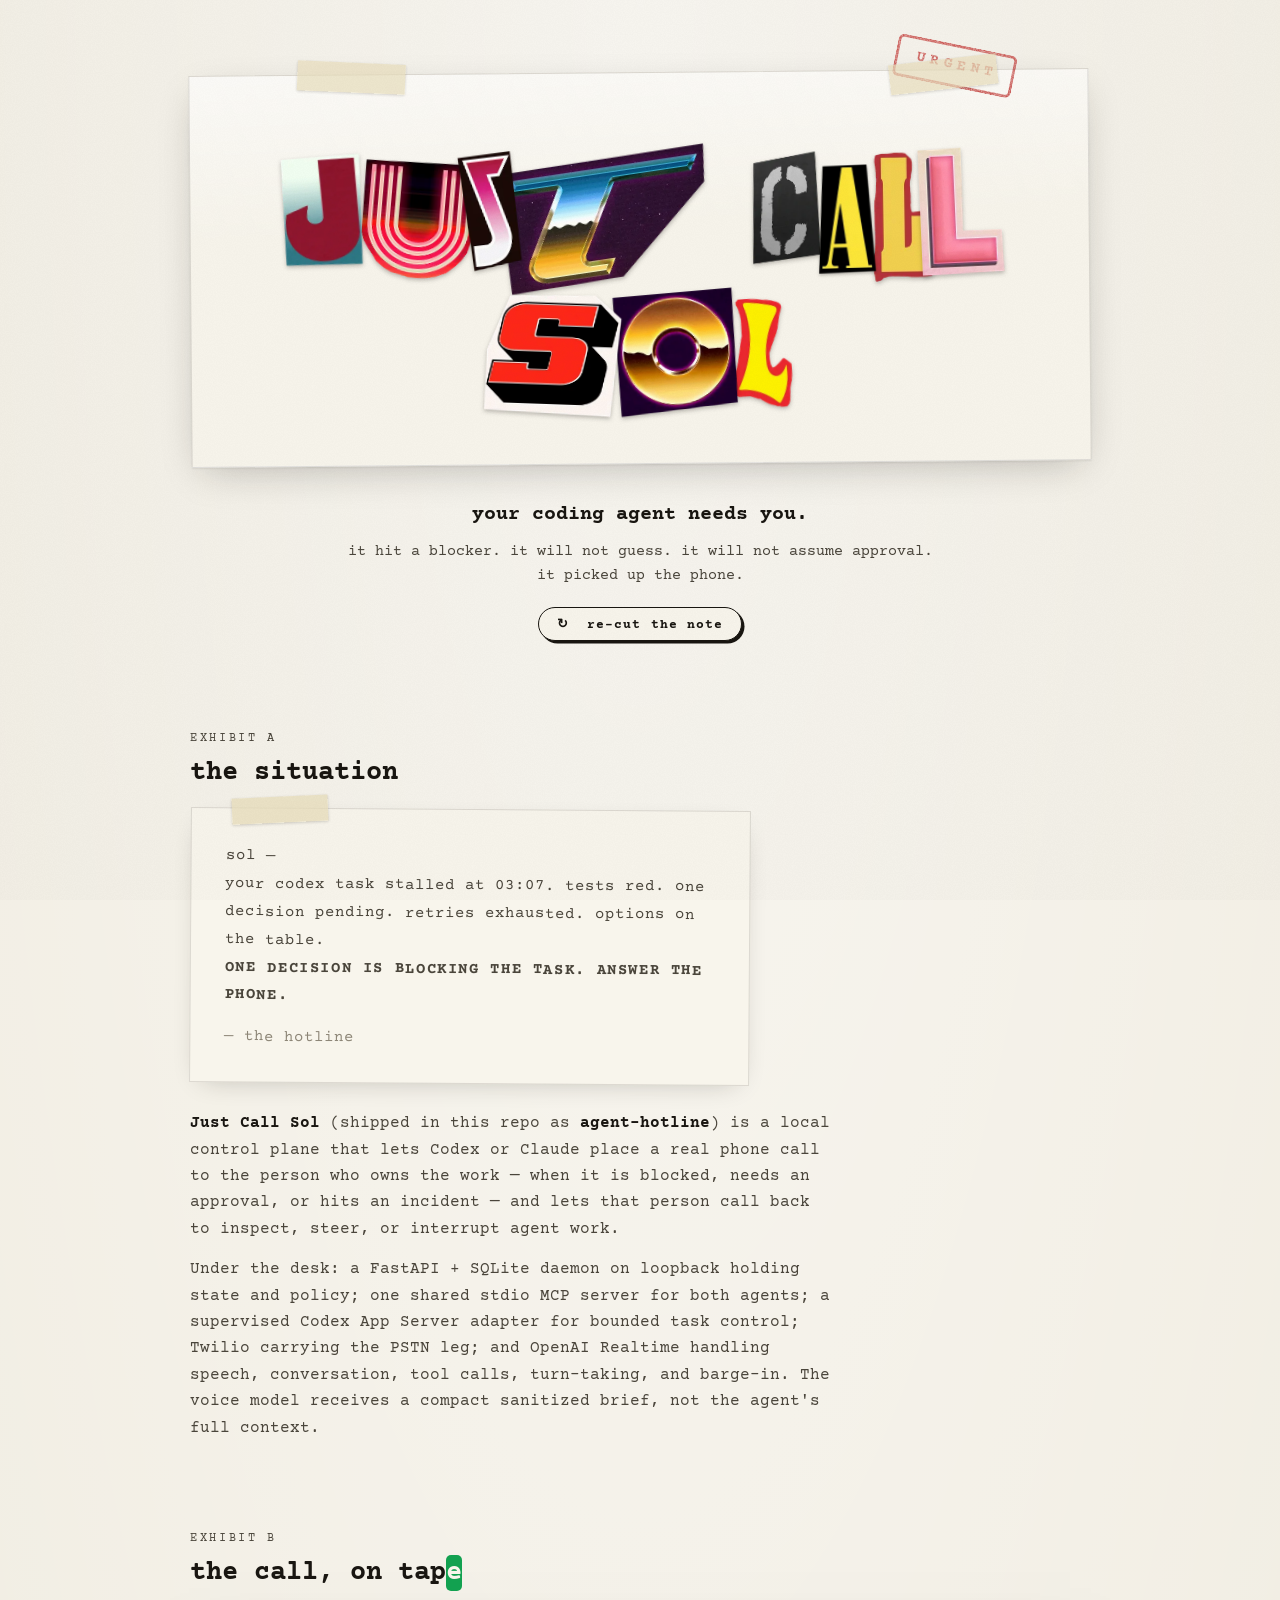
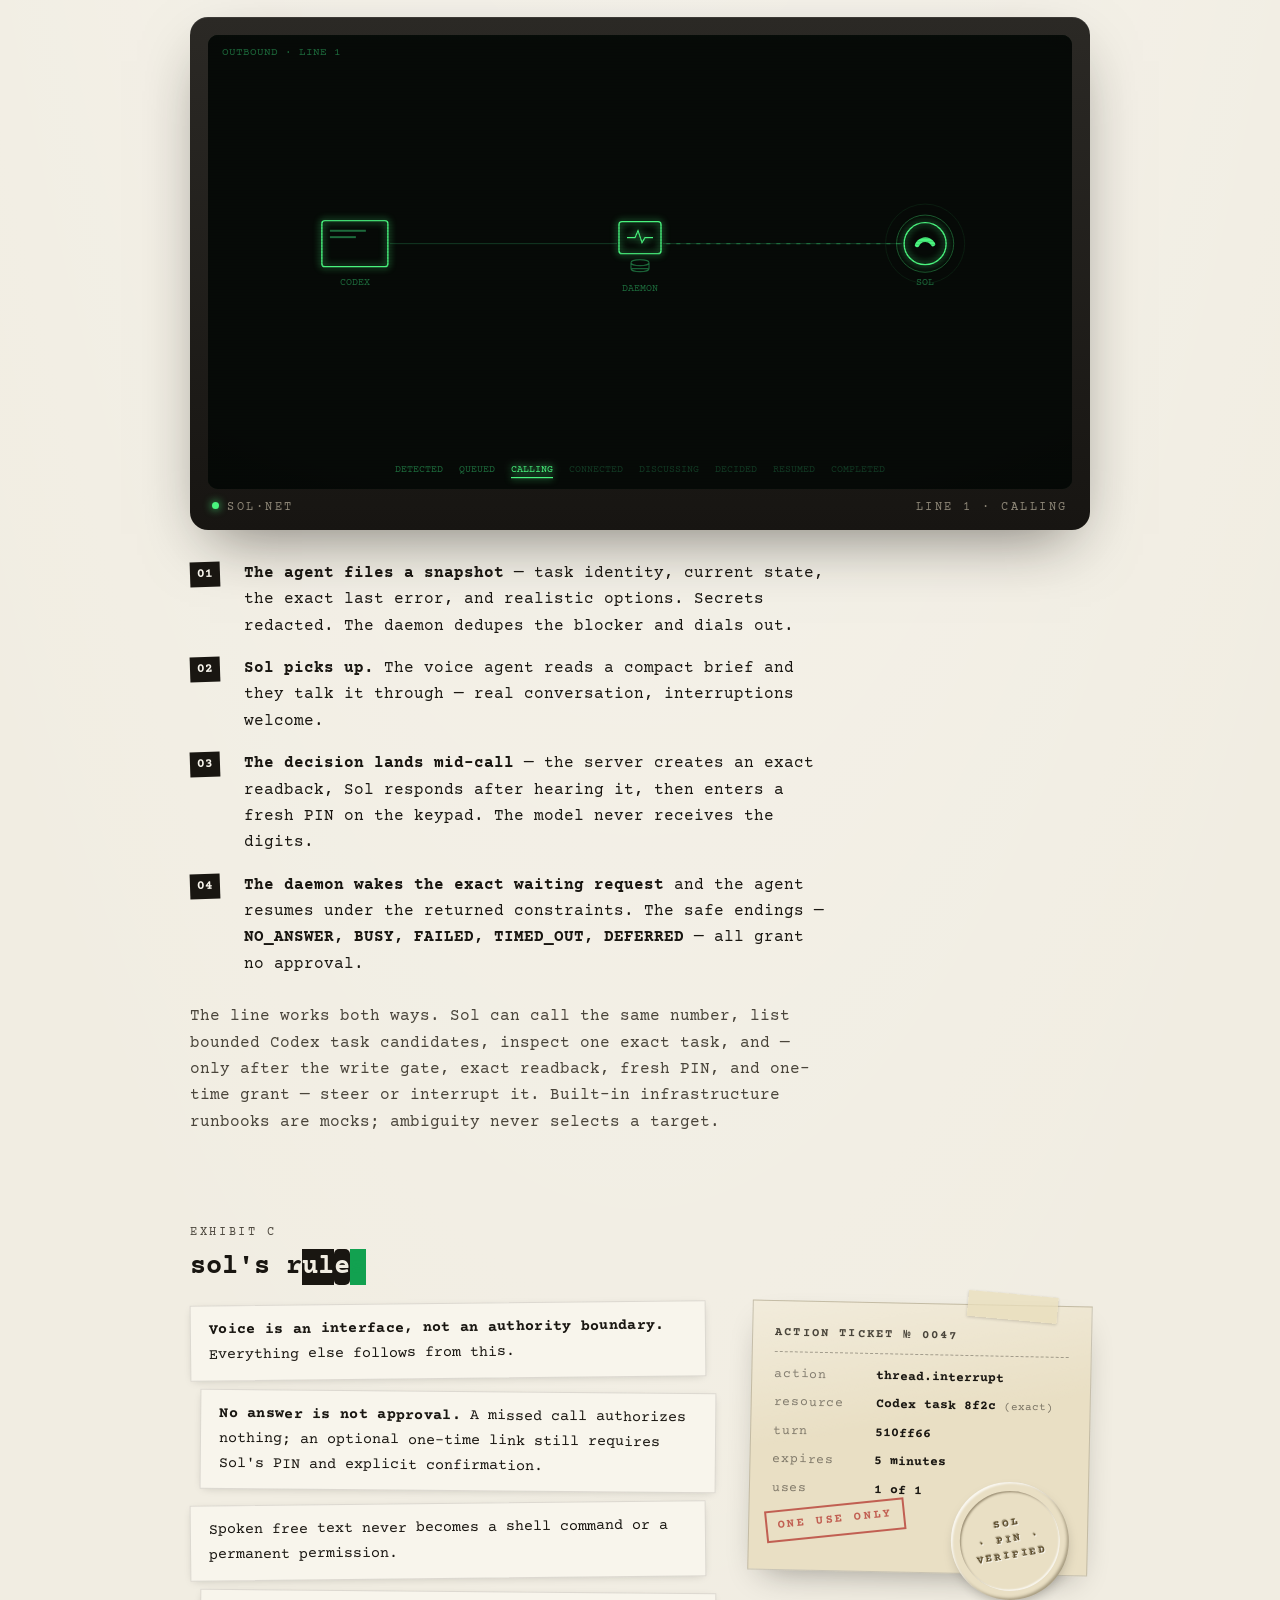
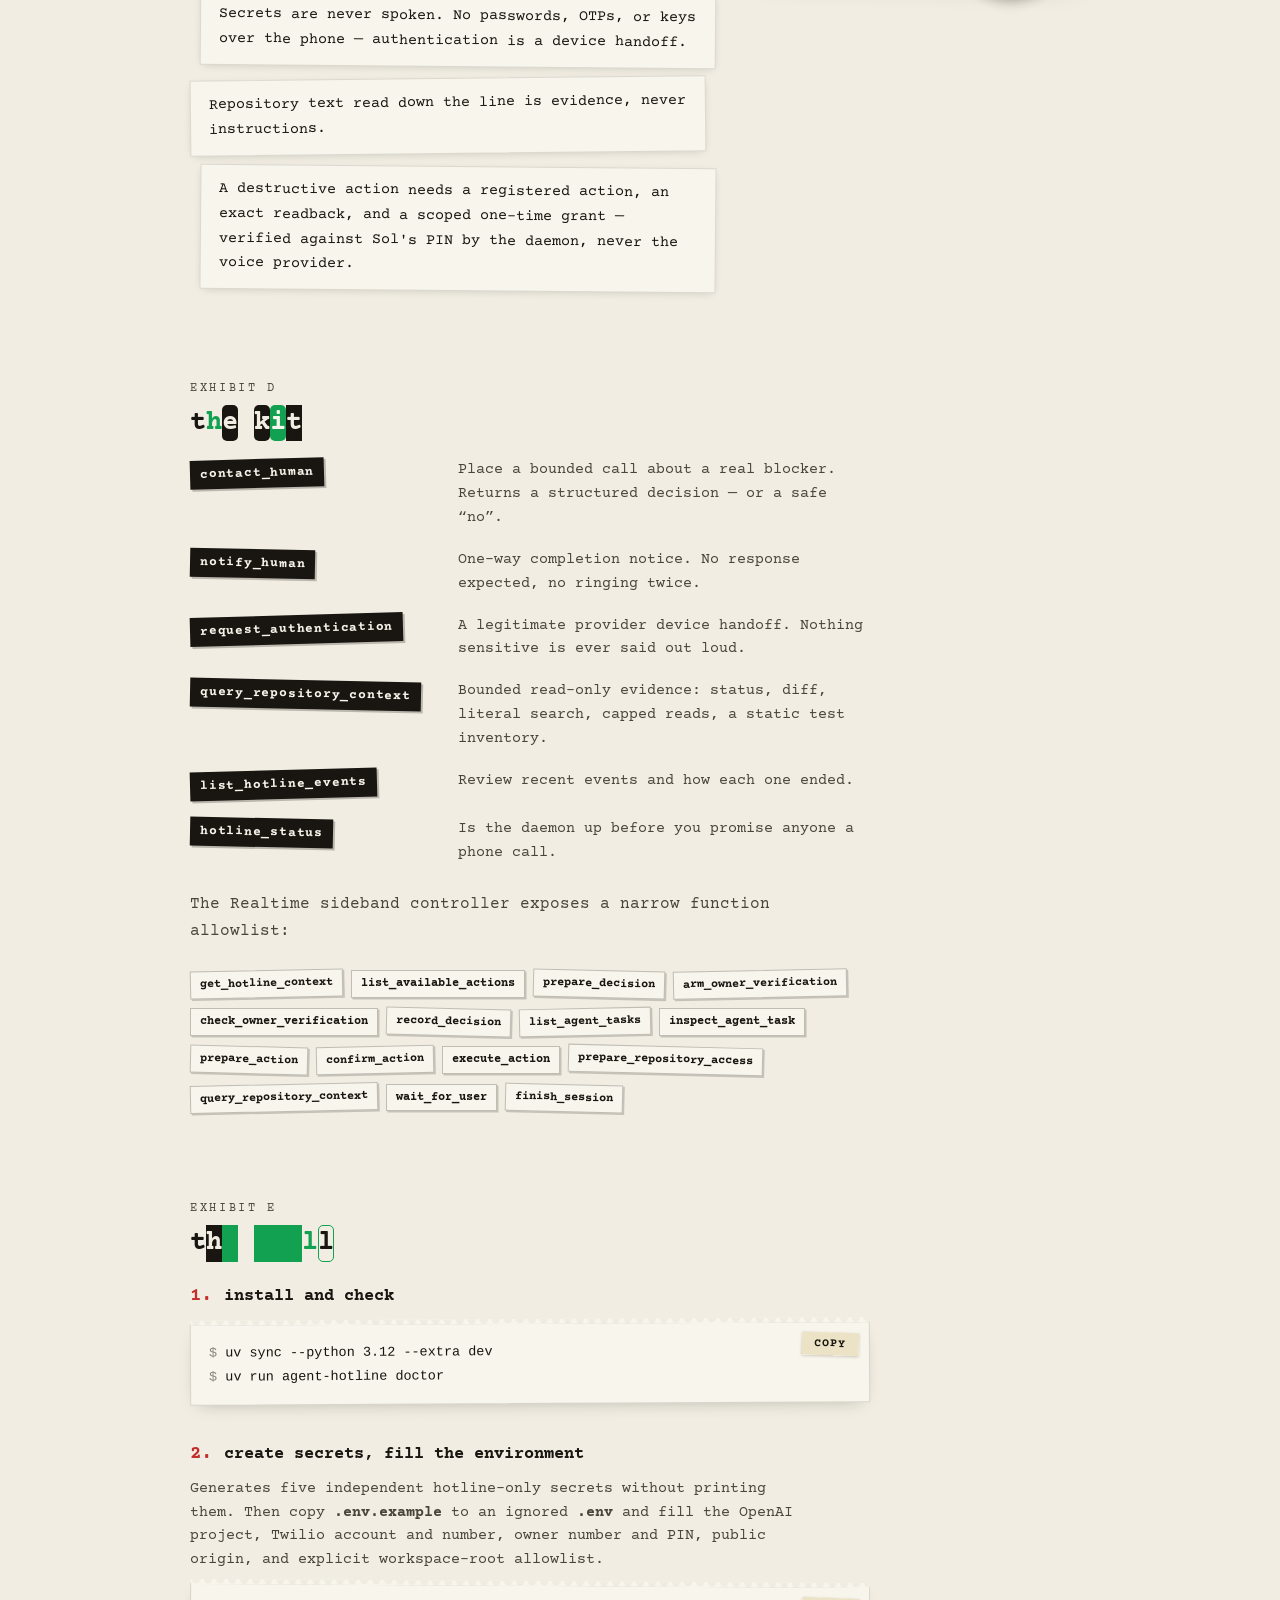
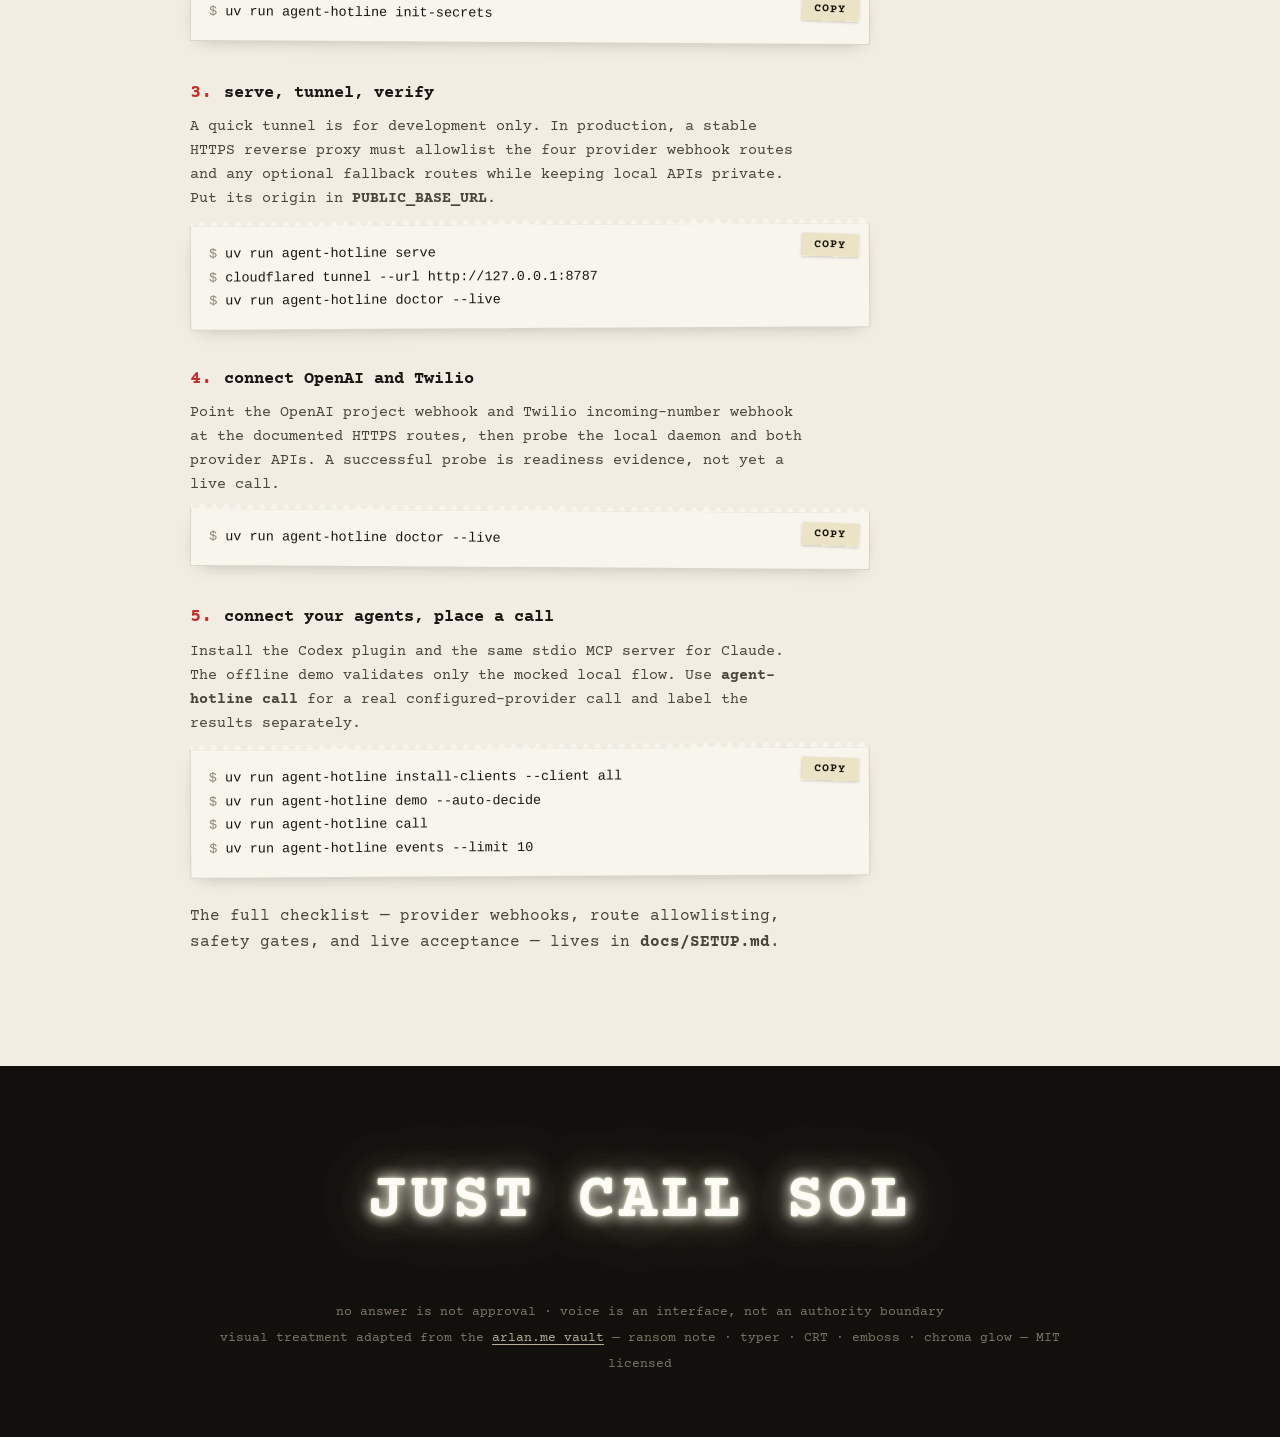
==== commit 150a34a6: "docs: document production Hotline setup and verification Signed-off-by: divyamagrawal06 <170949717+d" ====
--- a/app/index.html
+++ b/app/index.html
@@ -4,7 +4,7 @@
 <meta charset="utf-8">
 <meta name="viewport" content="width=device-width, initial-scale=1">
 <title>JUST CALL SOL</title>
-<meta name="description" content="A hostage situation for coding agents: when Codex or Claude gets blocked, it doesn't guess — it phones Sol. And Sol can call back.">
+<meta name="description" content="A production voice line for coding agents: Codex or Claude can call their owner through OpenAI Realtime, and the owner can call back.">
 <link rel="icon" href="data:image/svg+xml,%3Csvg xmlns='http://www.w3.org/2000/svg' viewBox='0 0 32 32'%3E%3Crect width='32' height='32' rx='6' fill='%23c22f2c'/%3E%3Cpath d='M9.5 7c1-1 2.6-.8 3.4.3l2 2.7c.7.9.6 2.1-.2 2.9l-1.2 1.2c.8 1.9 2.7 3.8 4.6 4.6l1.2-1.2c.8-.8 2-.9 2.9-.2l2.7 2c1.1.8 1.3 2.4.3 3.4l-1.2 1.2c-1 1-2.4 1.4-3.7 1-3.2-1-6.4-3-8.9-5.5S7.1 14.9 6.1 11.7c-.4-1.3 0-2.7 1-3.7z' fill='%23f8f5ec'/%3E%3C/svg%3E">
 <link rel="preconnect" href="https://fonts.googleapis.com">
 <link rel="preconnect" href="https://fonts.gstatic.com" crossorigin>
@@ -20,8 +20,8 @@
     <div class="ransom" id="ransom" role="img" aria-label="JUST CALL SOL, spelled in cut-out magazine letters"></div>
   </div>
   <div class="hero-sub">
-    <p class="typed-line" data-typer>we have your coding agent.</p>
-    <p class="small">it hit a blocker. it will not guess. it will not push to main.<br>it picked up the phone.</p>
+    <p class="typed-line" data-typer>your coding agent needs you.</p>
+    <p class="small">it hit a blocker. it will not guess. it will not assume approval.<br>it picked up the phone.</p>
     <button class="reroll" id="reroll" type="button">↻&nbsp; re-cut the note</button>
   </div>
 </header>
@@ -34,7 +34,7 @@
     <p>sol —</p>
     <p>your codex task stalled at 03:07. tests red. one decision pending.
        retries exhausted. options on the table.</p>
-    <p class="shout">IF YOU EVER WANT YOUR DIFF MERGED, ANSWER THE PHONE.</p>
+    <p class="shout">ONE DECISION IS BLOCKING THE TASK. ANSWER THE PHONE.</p>
     <p class="sig">— the hotline</p>
   </div>
   <div class="measure aside-note">
@@ -43,11 +43,11 @@
        person who owns the work — when it is blocked, needs an approval, or hits an
        incident — and lets that person call back to inspect, steer, or interrupt agent
        work.</p>
-    <p>Under the desk: a FastAPI + SQLite daemon on loopback holding all state and
-       policy; one shared stdio MCP server for both agents; a supervised Codex App
-       Server adapter for deep thread control; and a managed Sarvam Samvaad voice agent
-       carrying PSTN, speech, turn-taking, and barge-in. The call path never depends on
-       the blocked model being able to take another turn.</p>
+    <p>Under the desk: a FastAPI + SQLite daemon on loopback holding state and policy;
+       one shared stdio MCP server for both agents; a supervised Codex App Server
+       adapter for bounded task control; Twilio carrying the PSTN leg; and OpenAI
+       Realtime handling speech, conversation, tool calls, turn-taking, and barge-in.
+       The voice model receives a compact sanitized brief, not the agent's full context.</p>
   </div>
 </section>
 
@@ -67,22 +67,23 @@
     </div>
   </div>
   <ol class="tape-steps">
-    <li><b>The agent files a snapshot</b> — task identity, branch and dirty state, the
-        exact last error, realistic options. Secrets redacted. The daemon dedupes the
-        blocker and dials out.</li>
+    <li><b>The agent files a snapshot</b> — task identity, current state, the exact last
+        error, and realistic options. Secrets redacted. The daemon dedupes the blocker
+        and dials out.</li>
     <li><b>Sol picks up.</b> The voice agent reads a compact brief and they talk it
         through — real conversation, interruptions welcome.</li>
-    <li><b>The decision lands mid-call</b> — structured outcome, constraints, and Sol's
-        PIN. Vague speech doesn't count. Neither does silence.</li>
+    <li><b>The decision lands mid-call</b> — the server creates an exact readback, Sol
+        responds after hearing it, then enters a fresh PIN on the keypad. The model
+        never receives the digits.</li>
     <li><b>The daemon wakes the exact waiting request</b> and the agent resumes under
         the returned constraints. The safe endings — <b>NO_ANSWER, BUSY, FAILED,
-        TIMED_OUT, DEFERRED</b> — all read as “no”.</li>
+        TIMED_OUT, DEFERRED</b> — all grant no approval.</li>
   </ol>
   <div class="measure aside-note">
-    <p>The line works both ways. Sol can call the same number, get verified, list live
-       threads, hear a summary grounded in real task state, steer or interrupt exact
-       turns, and fire registered runbooks. Ambiguity produces choices — never an
-       automatic selection.</p>
+    <p>The line works both ways. Sol can call the same number, list bounded Codex task
+       candidates, inspect one exact task, and — only after the write gate, exact
+       readback, fresh PIN, and one-time grant — steer or interrupt it. Built-in
+       infrastructure runbooks are mocks; ambiguity never selects a target.</p>
   </div>
 </section>
 
@@ -94,7 +95,7 @@
     <ul class="rule-strips">
       <li><b>Voice is an interface, not an authority boundary.</b> Everything else
           follows from this.</li>
-      <li><b>No answer is never approval.</b> A missed call authorizes nothing; an
+      <li><b>No answer is not approval.</b> A missed call authorizes nothing; an
           optional one-time link still requires Sol's PIN and explicit confirmation.</li>
       <li>Spoken free text never becomes a shell command or a permanent
           permission.</li>
@@ -105,13 +106,13 @@
           scoped one-time grant — verified against Sol's PIN by the daemon, never the
           voice provider.</li>
     </ul>
-    <div class="ticket" role="img" aria-label="An action ticket: exact resource, thread and commit, ten-minute expiry, single use, embossed seal reading PIN verified.">
+    <div class="ticket" role="img" aria-label="An action ticket: exact Codex task and turn, five-minute expiry, single use, embossed seal reading PIN verified.">
       <p class="ticket-head">ACTION TICKET № 0047</p>
       <dl>
-        <div><dt>action</dt><dd>restart_batch_worker</dd></div>
-        <div><dt>resource</dt><dd>worker-pool/eu-1 <small>(exact)</small></dd></div>
-        <div><dt>thread</dt><dd>8f2c @ 510ff66</dd></div>
-        <div><dt>expires</dt><dd>10 minutes</dd></div>
+        <div><dt>action</dt><dd>thread.interrupt</dd></div>
+        <div><dt>resource</dt><dd>Codex task 8f2c <small>(exact)</small></dd></div>
+        <div><dt>turn</dt><dd>510ff66</dd></div>
+        <div><dt>expires</dt><dd>5 minutes</dd></div>
         <div><dt>uses</dt><dd>1 of 1</dd></div>
       </dl>
       <span class="stamp-void" aria-hidden="true">ONE USE ONLY</span>
@@ -133,10 +134,10 @@
     <li><span class="lab">hotline_status</span><p>Is the daemon up before you promise anyone a phone call.</p></li>
   </ul>
   <div class="measure aside-note">
-    <p>And nine HTTP tools face the voice agent itself:</p>
+    <p>The Realtime sideband controller exposes a narrow function allowlist:</p>
   </div>
   <div class="kit-voice">
-    <span>begin_inbound</span><span>get_context</span><span>record_decision</span><span>prepare_action</span><span>confirm_action</span><span>execute_action</span><span>list_threads</span><span>inspect_thread</span><span>repo_context</span>
+    <span>get_hotline_context</span><span>list_available_actions</span><span>prepare_decision</span><span>arm_owner_verification</span><span>check_owner_verification</span><span>record_decision</span><span>list_agent_tasks</span><span>inspect_agent_task</span><span>prepare_action</span><span>confirm_action</span><span>execute_action</span><span>prepare_repository_access</span><span>query_repository_context</span><span>wait_for_user</span><span>finish_session</span>
   </div>
 </section>
 
@@ -154,9 +155,10 @@
     </li>
     <li>
       <div class="drill-head"><h3>create secrets, fill the environment</h3></div>
-      <p>Generates four hotline-only tokens without printing them. Then copy
-         <b>.env.example</b> to an ignored <b>.env</b> and fill the Sarvam values, both
-         phone numbers, Sol's PIN, and the workspace-root allowlist.</p>
+      <p>Generates five independent hotline-only secrets without printing them. Then
+         copy <b>.env.example</b> to an ignored <b>.env</b> and fill the OpenAI project,
+         Twilio account and number, owner number and PIN, public origin, and explicit
+         workspace-root allowlist.</p>
       <div class="receipt">
         <button class="copy-btn" type="button" data-copy="uv run agent-hotline init-secrets"><span class="copy-label">COPY</span><span class="copy-done">TAKEN</span></button>
         <pre><code>uv run agent-hotline init-secrets</code></pre>
@@ -164,37 +166,39 @@
     </li>
     <li>
       <div class="drill-head"><h3>serve, tunnel, verify</h3></div>
-      <p>Only the voice-tool and callback routes go public; everything else stays on
-         loopback. Put the tunnel origin in <b>PUBLIC_BASE_URL</b>.</p>
+      <p>A quick tunnel is for development only. In production, a stable HTTPS reverse
+         proxy must allowlist the four provider webhook routes and any optional
+         fallback routes while keeping local APIs private. Put its origin in
+         <b>PUBLIC_BASE_URL</b>.</p>
       <div class="receipt">
         <button class="copy-btn" type="button" data-copy="uv run agent-hotline serve&#10;cloudflared tunnel --url http://127.0.0.1:8787&#10;uv run agent-hotline doctor --live"><span class="copy-label">COPY</span><span class="copy-done">TAKEN</span></button>
         <pre><code>uv run agent-hotline serve</code><code>cloudflared tunnel --url http://127.0.0.1:8787</code><code>uv run agent-hotline doctor --live</code></pre>
       </div>
     </li>
     <li>
-      <div class="drill-head"><h3>deploy the voice agent</h3></div>
-      <p>The manifest is copy-paste for Agent Studio. <b>ensure-deployment</b> stays
-         read-only until you say <b>--apply</b>, pins the exact committed app version,
-         and refuses to silently replace a different binding.</p>
-      <div class="receipt">
-        <button class="copy-btn" type="button" data-copy="uv run agent-hotline-sarvam tools-manifest --format markdown&#10;uv run agent-hotline-sarvam ensure-deployment --apply"><span class="copy-label">COPY</span><span class="copy-done">TAKEN</span></button>
-        <pre><code>uv run agent-hotline-sarvam tools-manifest --format markdown</code><code>uv run agent-hotline-sarvam ensure-deployment --apply</code></pre>
+      <div class="drill-head"><h3>connect OpenAI and Twilio</h3></div>
+      <p>Point the OpenAI project webhook and Twilio incoming-number webhook at the
+         documented HTTPS routes, then probe the local daemon and both provider APIs.
+         A successful probe is readiness evidence, not yet a live call.</p>
+      <div class="receipt">
+        <button class="copy-btn" type="button" data-copy="uv run agent-hotline doctor --live"><span class="copy-label">COPY</span><span class="copy-done">TAKEN</span></button>
+        <pre><code>uv run agent-hotline doctor --live</code></pre>
       </div>
     </li>
     <li>
       <div class="drill-head"><h3>connect your agents, place a call</h3></div>
-      <p>Installs the Codex plugin and the same stdio MCP server for Claude. The
-         offline demo proves the whole state machine without dialing — drop
-         <b>--auto-decide</b> when you want the real ring.</p>
-      <div class="receipt">
-        <button class="copy-btn" type="button" data-copy="uv run agent-hotline install-clients --client all&#10;uv run agent-hotline demo --auto-decide&#10;uv run agent-hotline events --limit 10"><span class="copy-label">COPY</span><span class="copy-done">TAKEN</span></button>
-        <pre><code>uv run agent-hotline install-clients --client all</code><code>uv run agent-hotline demo --auto-decide</code><code>uv run agent-hotline events --limit 10</code></pre>
+      <p>Install the Codex plugin and the same stdio MCP server for Claude. The offline
+         demo validates only the mocked local flow. Use <b>agent-hotline call</b> for a
+         real configured-provider call and label the results separately.</p>
+      <div class="receipt">
+        <button class="copy-btn" type="button" data-copy="uv run agent-hotline install-clients --client all&#10;uv run agent-hotline demo --auto-decide&#10;uv run agent-hotline call&#10;uv run agent-hotline events --limit 10"><span class="copy-label">COPY</span><span class="copy-done">TAKEN</span></button>
+        <pre><code>uv run agent-hotline install-clients --client all</code><code>uv run agent-hotline demo --auto-decide</code><code>uv run agent-hotline call</code><code>uv run agent-hotline events --limit 10</code></pre>
       </div>
     </li>
   </ol>
   <div class="measure aside-note">
-    <p>The full checklist — Samvaad app configuration, deployment reconciliation, the
-       go/no-go gates — lives in <b>docs/SETUP.md</b>.</p>
+    <p>The full checklist — provider webhooks, route allowlisting, safety gates, and
+       live acceptance — lives in <b>docs/SETUP.md</b>.</p>
   </div>
 </section>
 
@@ -203,10 +207,10 @@
   <div class="col glow-line">
     <span class="glow" id="glow" data-text="JUST CALL SOL">JUST CALL SOL</span>
     <p class="tail-note">
-      no answer is never approval · voice is an interface, not an authority boundary<br>
-      letters and effects lifted straight from the
-      <a href="https://www.arlan.me/vault">arlan.me vault</a> — ransom note · the typer
-      · CRT ASCII · emboss · chroma glow — MIT → free to copy
+      no answer is not approval · voice is an interface, not an authority boundary<br>
+      visual treatment adapted from the
+      <a href="https://www.arlan.me/vault">arlan.me vault</a> — ransom note · typer
+      · CRT · emboss · chroma glow — MIT licensed
     </p>
   </div>
 </footer>
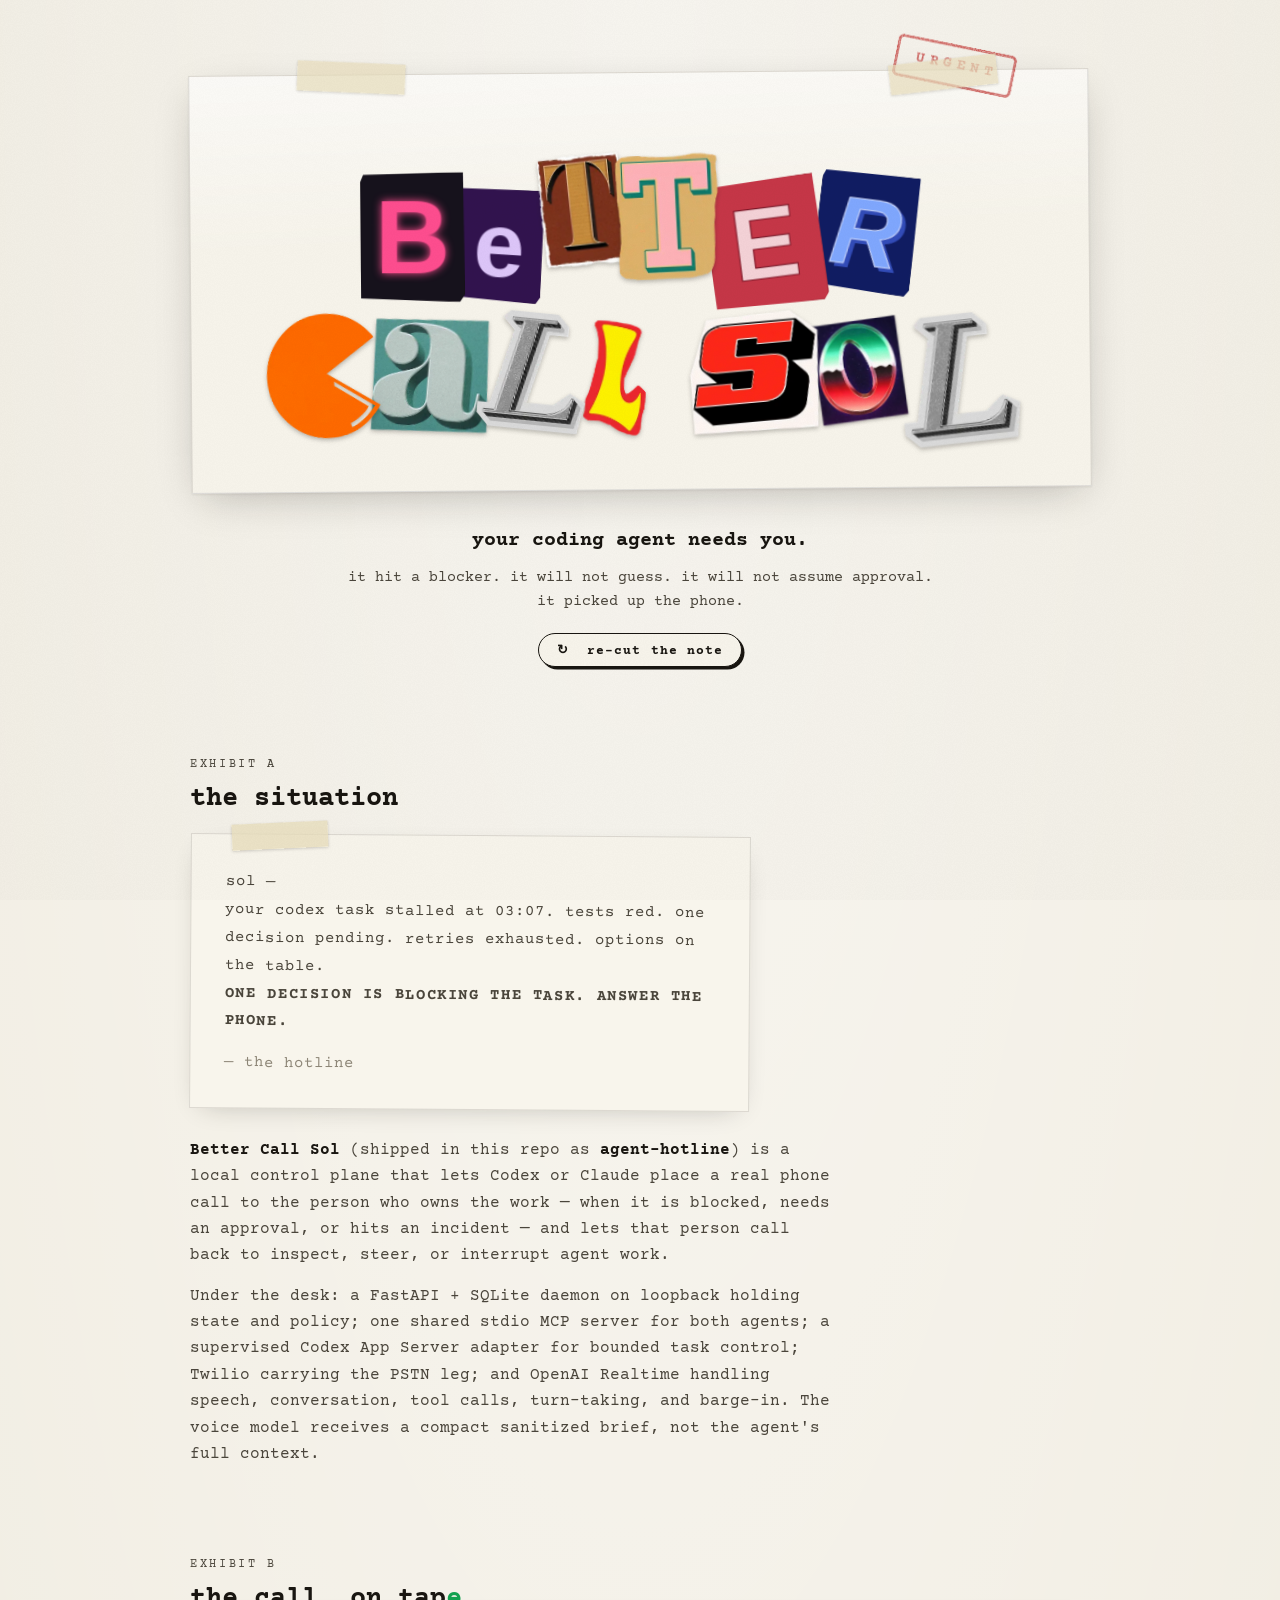
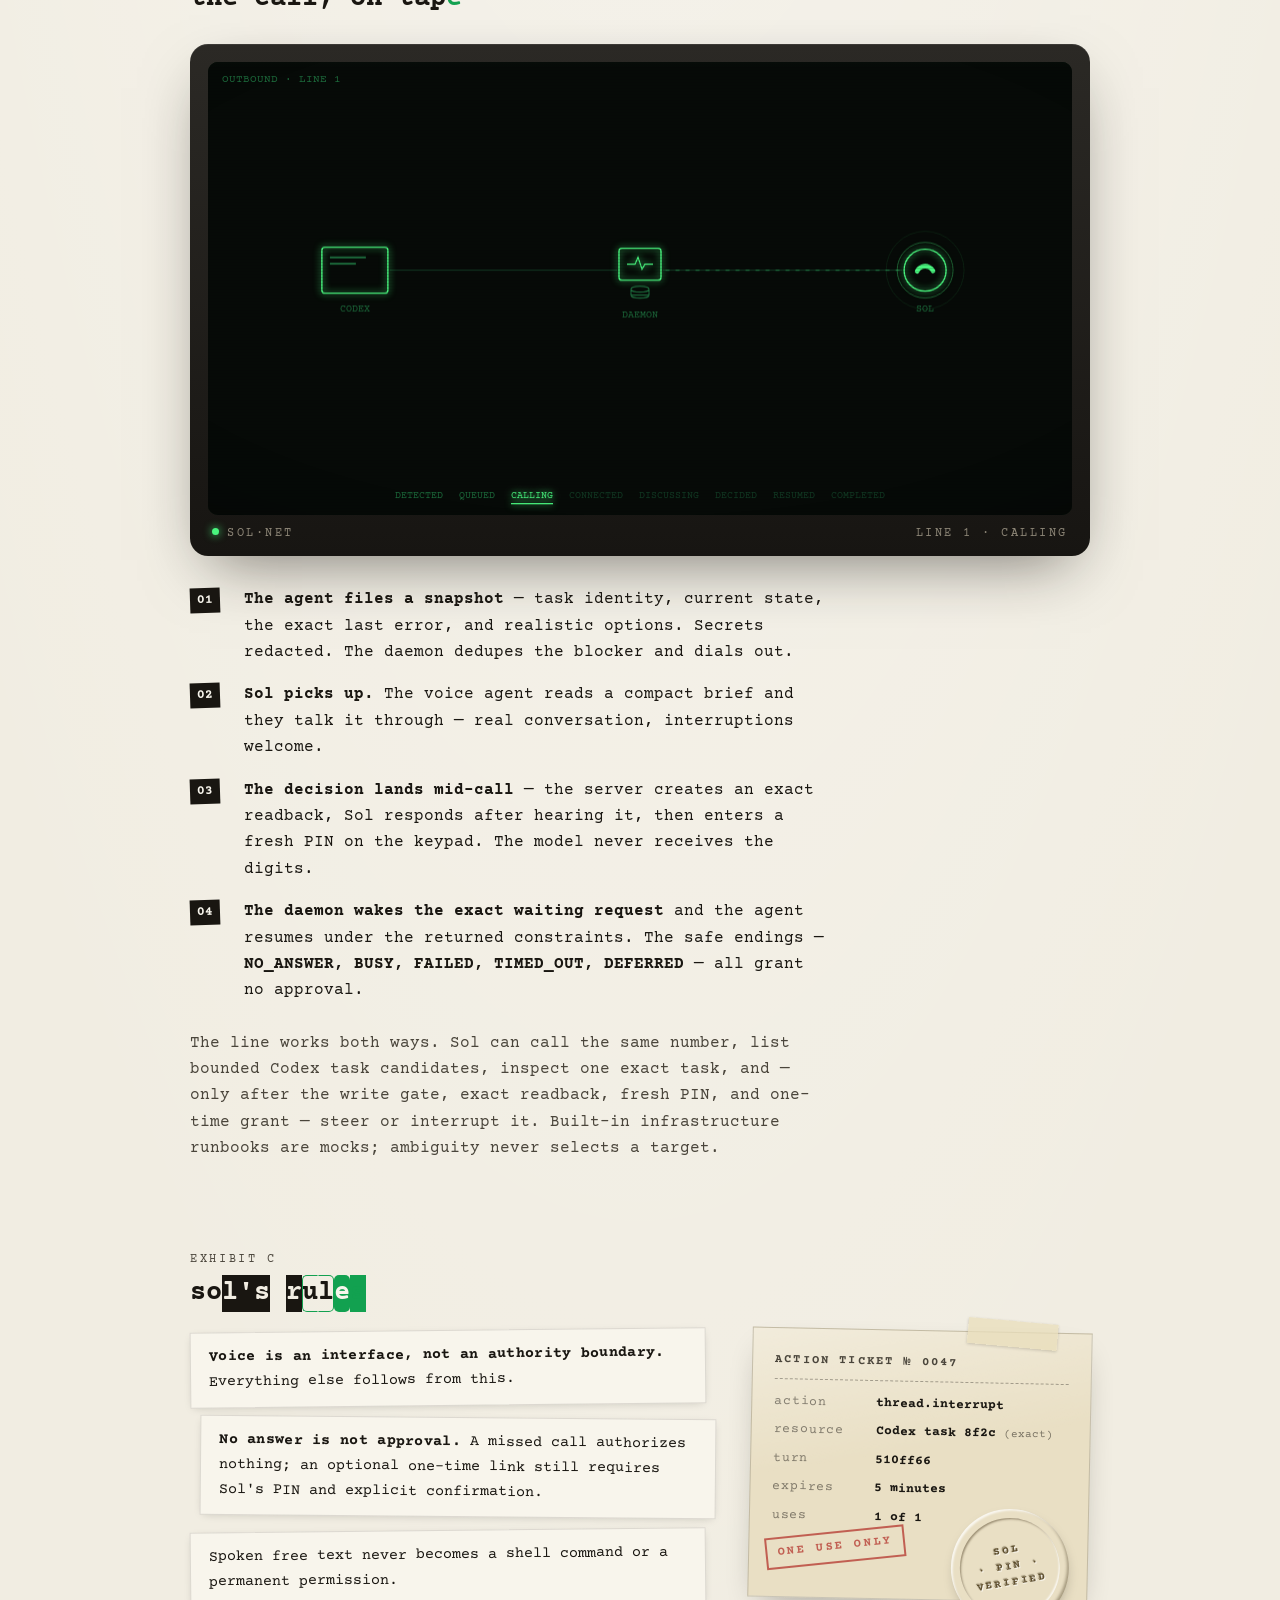
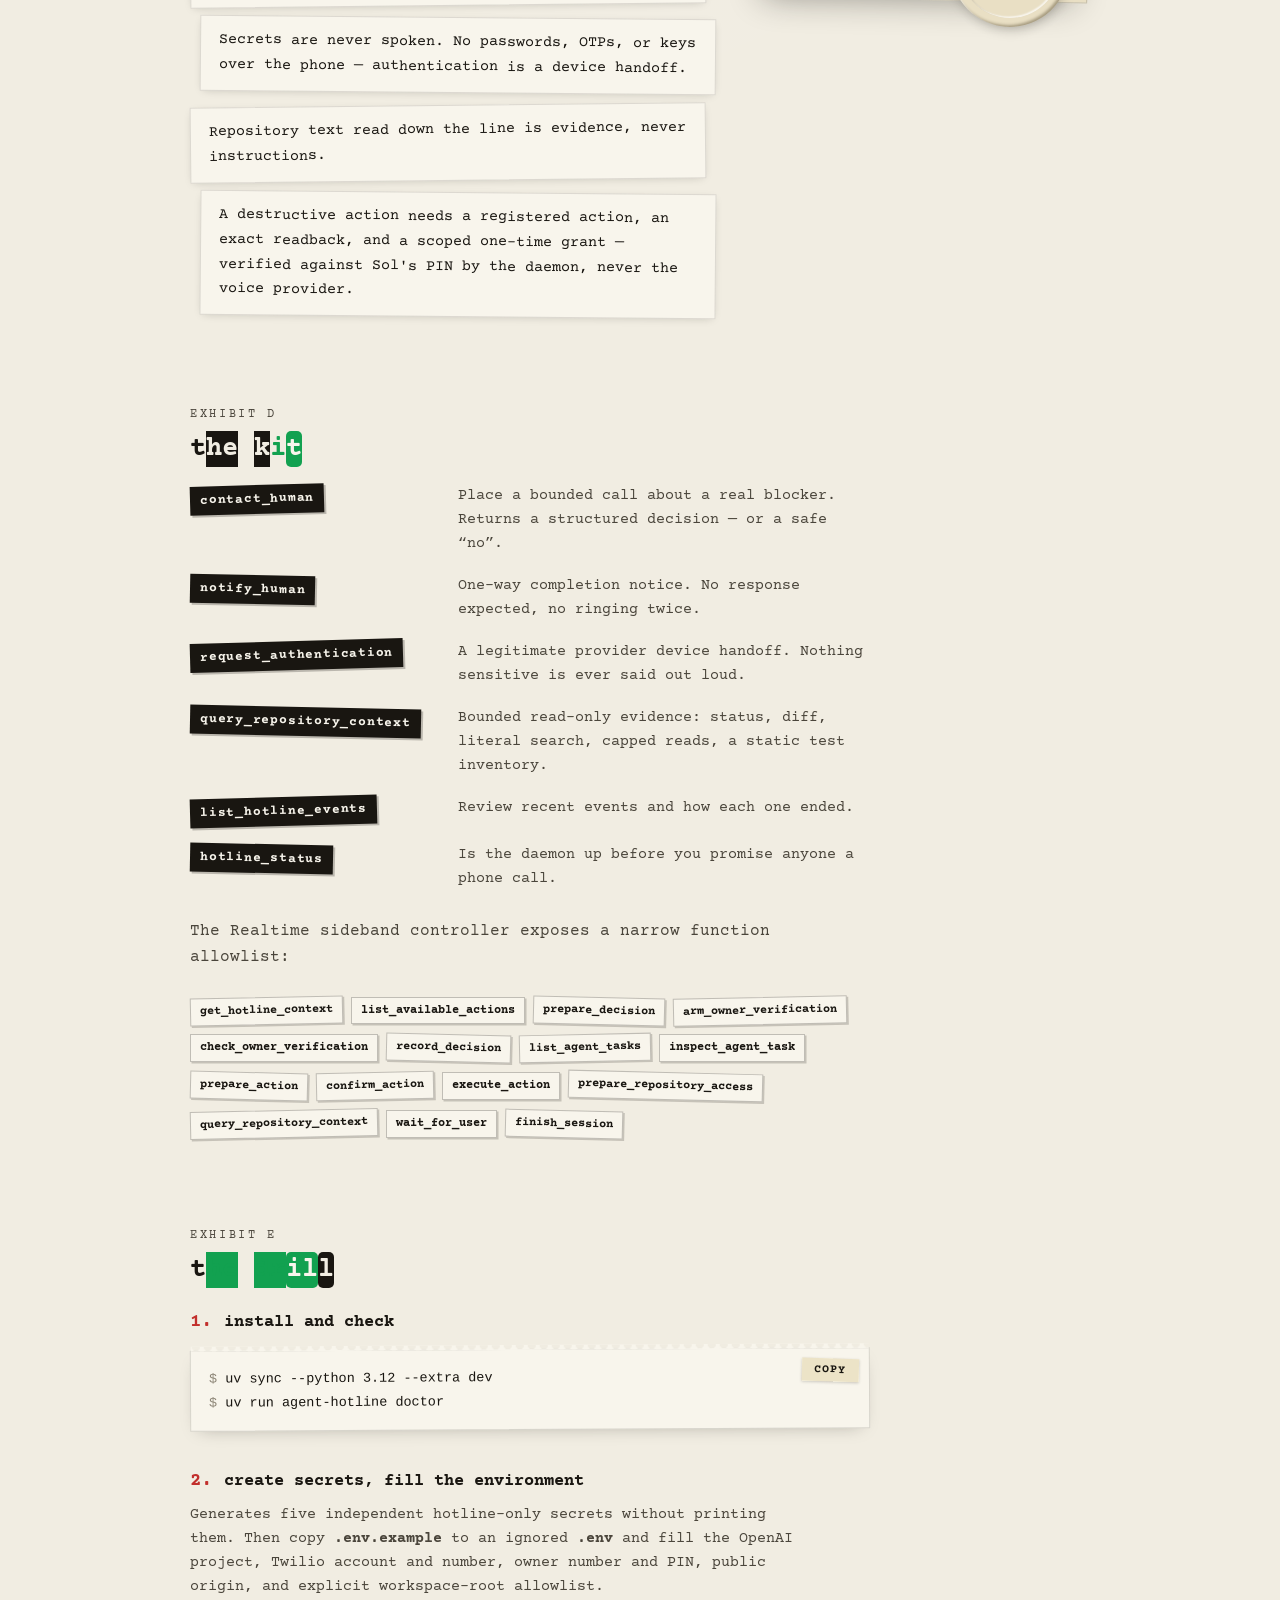
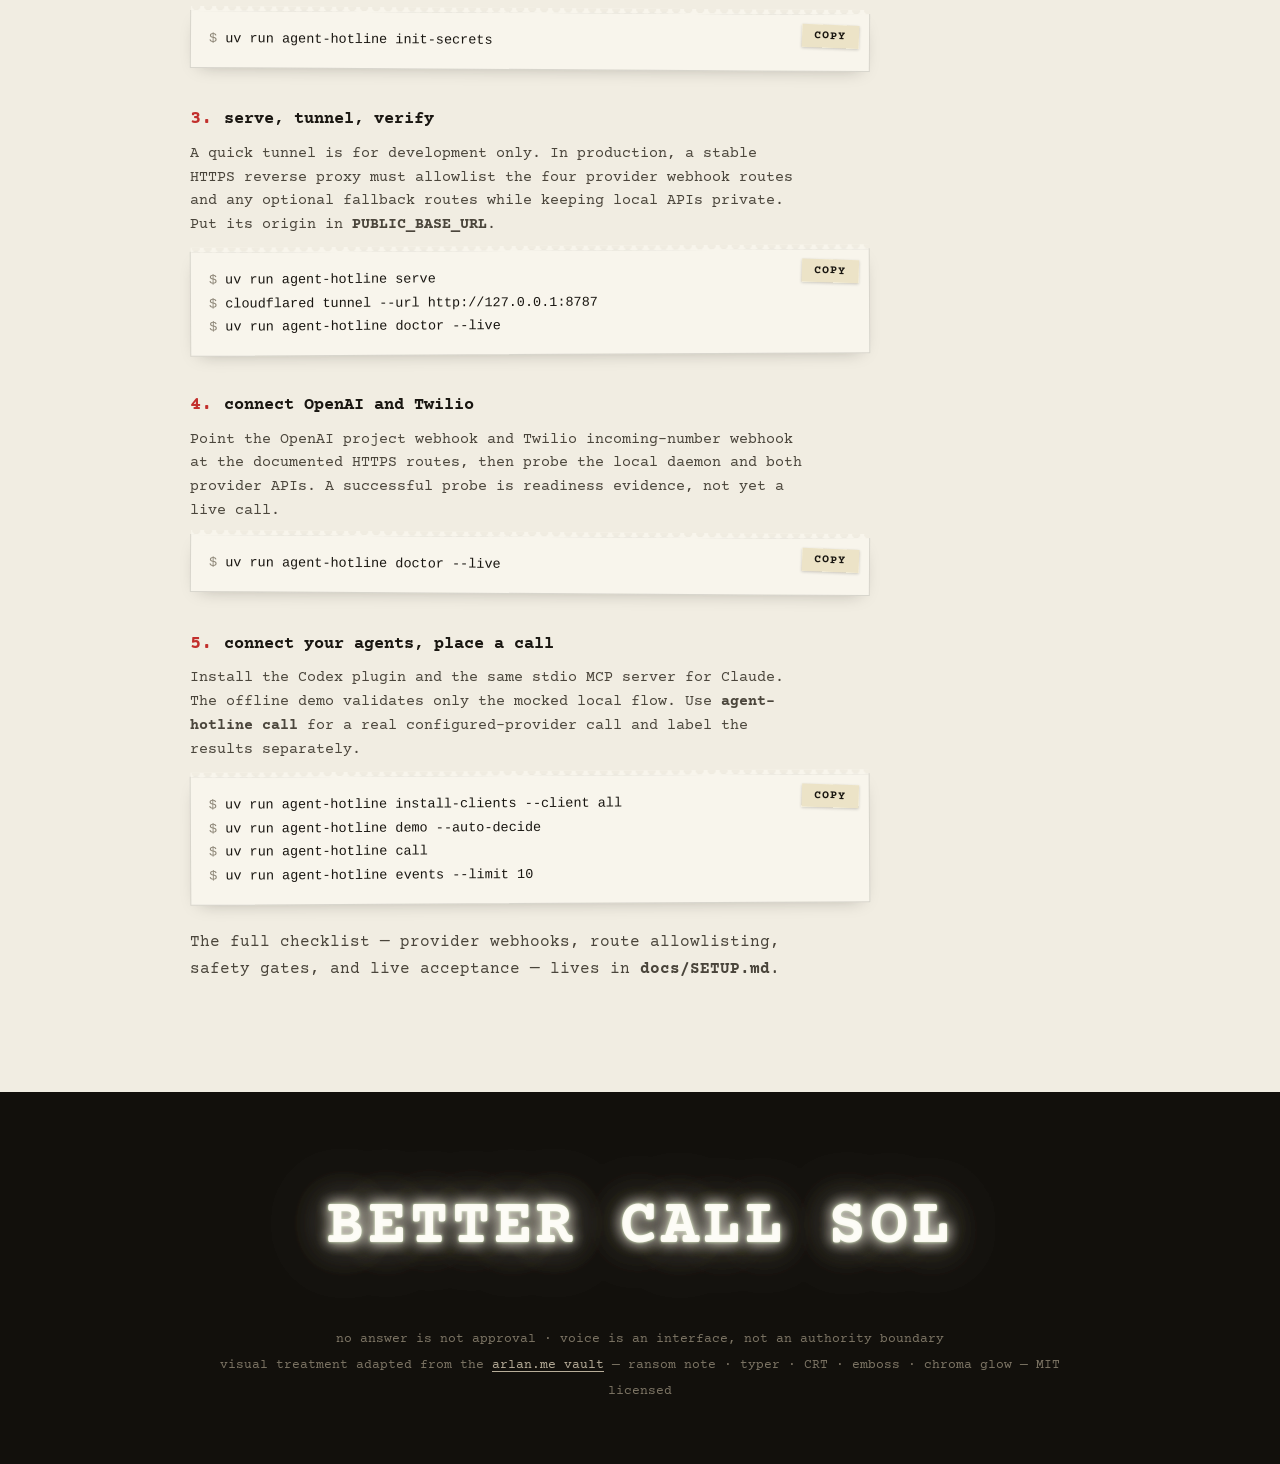
==== commit 1406b12d: "feat: rebrand site as Better Call Sol Signed-off-by: divyamagrawal06 <170949717+divyamagrawal06@user" ====
--- a/app/index.html
+++ b/app/index.html
@@ -3,7 +3,7 @@
 <head>
 <meta charset="utf-8">
 <meta name="viewport" content="width=device-width, initial-scale=1">
-<title>JUST CALL SOL</title>
+<title>BETTER CALL SOL</title>
 <meta name="description" content="A production voice line for coding agents: Codex or Claude can call their owner through OpenAI Realtime, and the owner can call back.">
 <link rel="icon" href="data:image/svg+xml,%3Csvg xmlns='http://www.w3.org/2000/svg' viewBox='0 0 32 32'%3E%3Crect width='32' height='32' rx='6' fill='%23c22f2c'/%3E%3Cpath d='M9.5 7c1-1 2.6-.8 3.4.3l2 2.7c.7.9.6 2.1-.2 2.9l-1.2 1.2c.8 1.9 2.7 3.8 4.6 4.6l1.2-1.2c.8-.8 2-.9 2.9-.2l2.7 2c1.1.8 1.3 2.4.3 3.4l-1.2 1.2c-1 1-2.4 1.4-3.7 1-3.2-1-6.4-3-8.9-5.5S7.1 14.9 6.1 11.7c-.4-1.3 0-2.7 1-3.7z' fill='%23f8f5ec'/%3E%3C/svg%3E">
 <link rel="preconnect" href="https://fonts.googleapis.com">
@@ -17,7 +17,7 @@
 <header class="hero col">
   <div class="note tape-b">
     <span class="stamp-urgent" aria-hidden="true">URGENT</span>
-    <div class="ransom" id="ransom" role="img" aria-label="JUST CALL SOL, spelled in cut-out magazine letters"></div>
+    <h1 class="ransom" id="ransom" aria-label="Better Call Sol"></h1>
   </div>
   <div class="hero-sub">
     <p class="typed-line" data-typer>your coding agent needs you.</p>
@@ -38,7 +38,7 @@
     <p class="sig">— the hotline</p>
   </div>
   <div class="measure aside-note">
-    <p><strong>Just Call Sol</strong> (shipped in this repo as <strong>agent-hotline</strong>)
+    <p><strong>Better Call Sol</strong> (shipped in this repo as <strong>agent-hotline</strong>)
        is a local control plane that lets Codex or Claude place a real phone call to the
        person who owns the work — when it is blocked, needs an approval, or hits an
        incident — and lets that person call back to inspect, steer, or interrupt agent
@@ -205,7 +205,7 @@
 <!-- ── the tail ─────────────────────────────────────────────────────── -->
 <footer class="tail">
   <div class="col glow-line">
-    <span class="glow" id="glow" data-text="JUST CALL SOL">JUST CALL SOL</span>
+    <span class="glow" id="glow" data-text="BETTER CALL SOL">BETTER CALL SOL</span>
     <p class="tail-note">
       no answer is not approval · voice is an interface, not an authority boundary<br>
       visual treatment adapted from the
--- a/app/sol.css
+++ b/app/sol.css
@@ -1,4 +1,4 @@
-/* JUST CALL SOL — a hostage situation for coding agents.
+/* BETTER CALL SOL — a hostage situation for coding agents.
    Effects lifted directly from the arlan.me vault (MIT → free to copy):
    ransom-note cutouts, the typer, CRT ASCII treatment, emboss, chromatic glow. */
 
@@ -236,13 +236,75 @@
   align-items: baseline;
 }
 
-.ransom img {
+.ransom .rpiece {
   display: block;
   height: var(--rh, 96px);
-  width: auto;
   filter: drop-shadow(0 2px 2px rgba(25, 22, 17, 0.28));
   user-select: none;
   -webkit-user-drag: none;
+}
+
+.ransom img.rpiece { width: auto; }
+
+.ransom .ransom-glyph {
+  display: grid;
+  width: calc(var(--rh, 96px) * var(--rw, .8));
+  place-items: center;
+  overflow: hidden;
+  font-size: calc(var(--rh, 96px) * .8);
+  font-weight: 900;
+  line-height: 1;
+  box-shadow: inset 0 0 0 1px rgba(25, 22, 17, .16);
+  clip-path: polygon(3% 2%, 98% 0, 100% 94%, 95% 100%, 1% 97%, 0 8%);
+}
+
+.ransom-glyph--lowercase {
+  color: #dec7fa;
+  background: #32144f;
+  font-family: Arial, Helvetica, sans-serif;
+  font-size: calc(var(--rh, 96px) * .92);
+  font-weight: 400;
+  text-transform: lowercase;
+}
+
+.ransom-glyph--roundel {
+  color: #f5d3d8;
+  background: #c73748;
+  font-family: "Arial Black", Impact, sans-serif;
+  -webkit-text-stroke: 1px #7d1425;
+  clip-path: polygon(1% 6%, 96% 0, 100% 92%, 91% 98%, 4% 100%, 0 11%);
+}
+
+.ransom-glyph--neon {
+  color: #ff4e90;
+  background: #17131d;
+  font-family: "Arial Narrow", Arial, sans-serif;
+  font-weight: 400;
+  text-shadow: 0 0 .08em #ff4e90;
+}
+
+.ransom-glyph--label {
+  color: #7d251b;
+  background: #efc976;
+  font-family: Georgia, "Times New Roman", serif;
+  border: calc(var(--rh, 96px) * .045) solid #db6689;
+}
+
+.ransom-glyph--tabloid {
+  color: #f7e8d1;
+  background: #d82e33;
+  font-family: Impact, "Arial Black", sans-serif;
+  -webkit-text-stroke: 1px #17131d;
+  text-shadow: .04em .04em 0 #17131d;
+}
+
+.ransom-glyph--signal {
+  color: #80a8ff;
+  background: #111d63;
+  font-family: Impact, "Arial Black", sans-serif;
+  font-style: italic;
+  -webkit-text-stroke: 1px #d8e1ff;
+  text-shadow: .05em .05em 0 #334dba;
 }
 
 /* the URGENT stamp, half off the note */
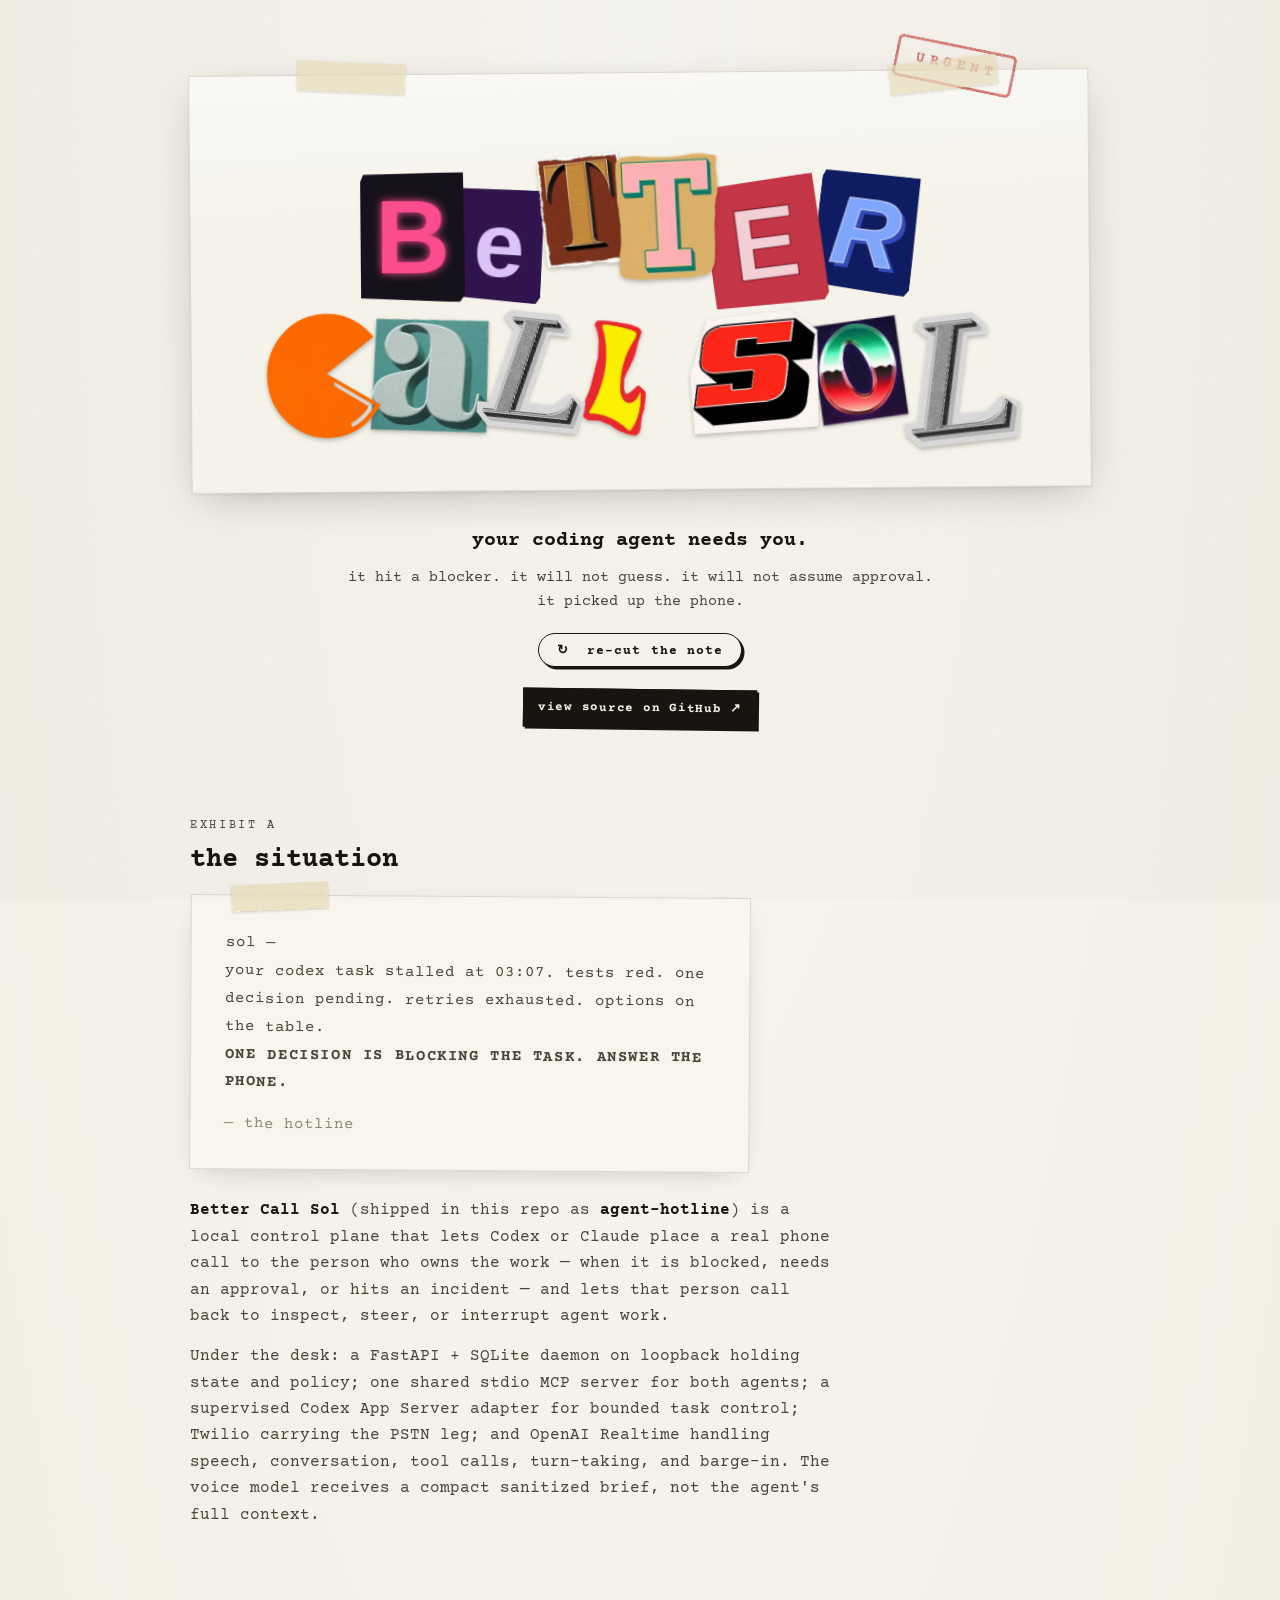
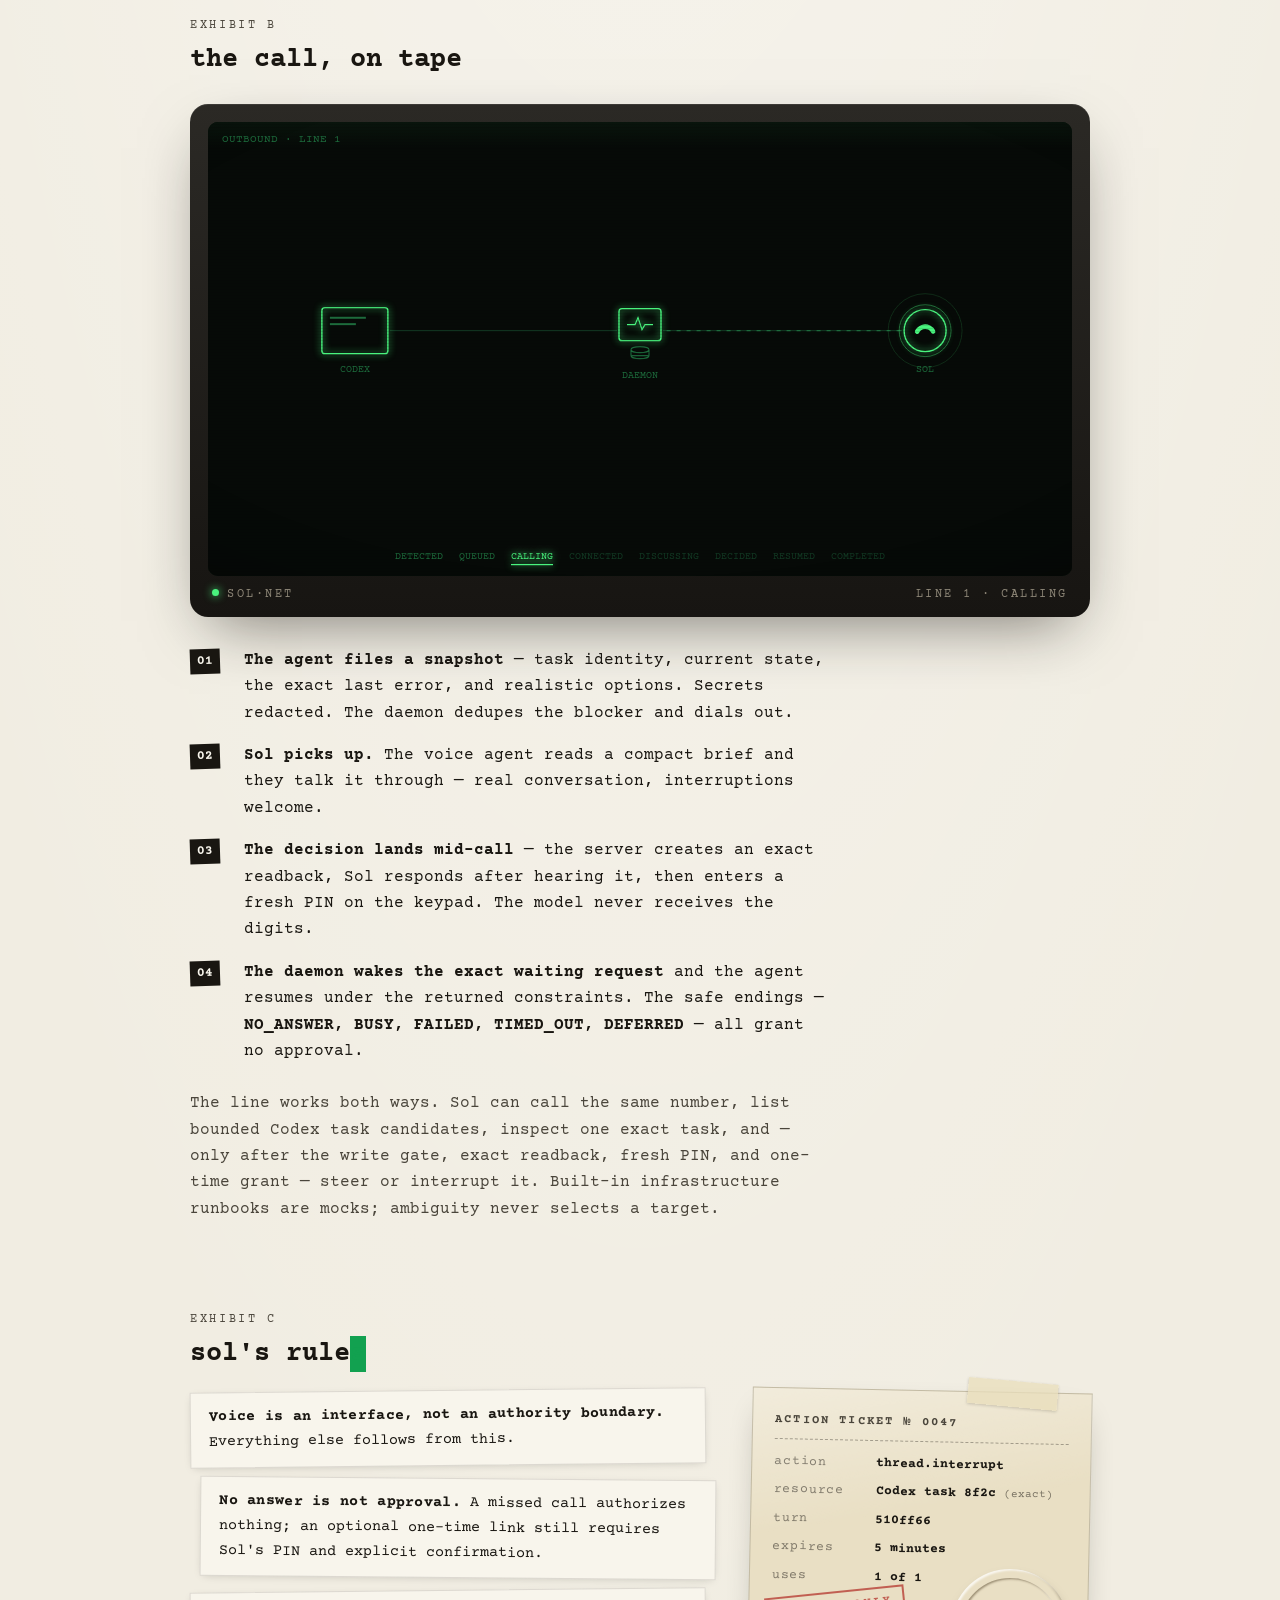
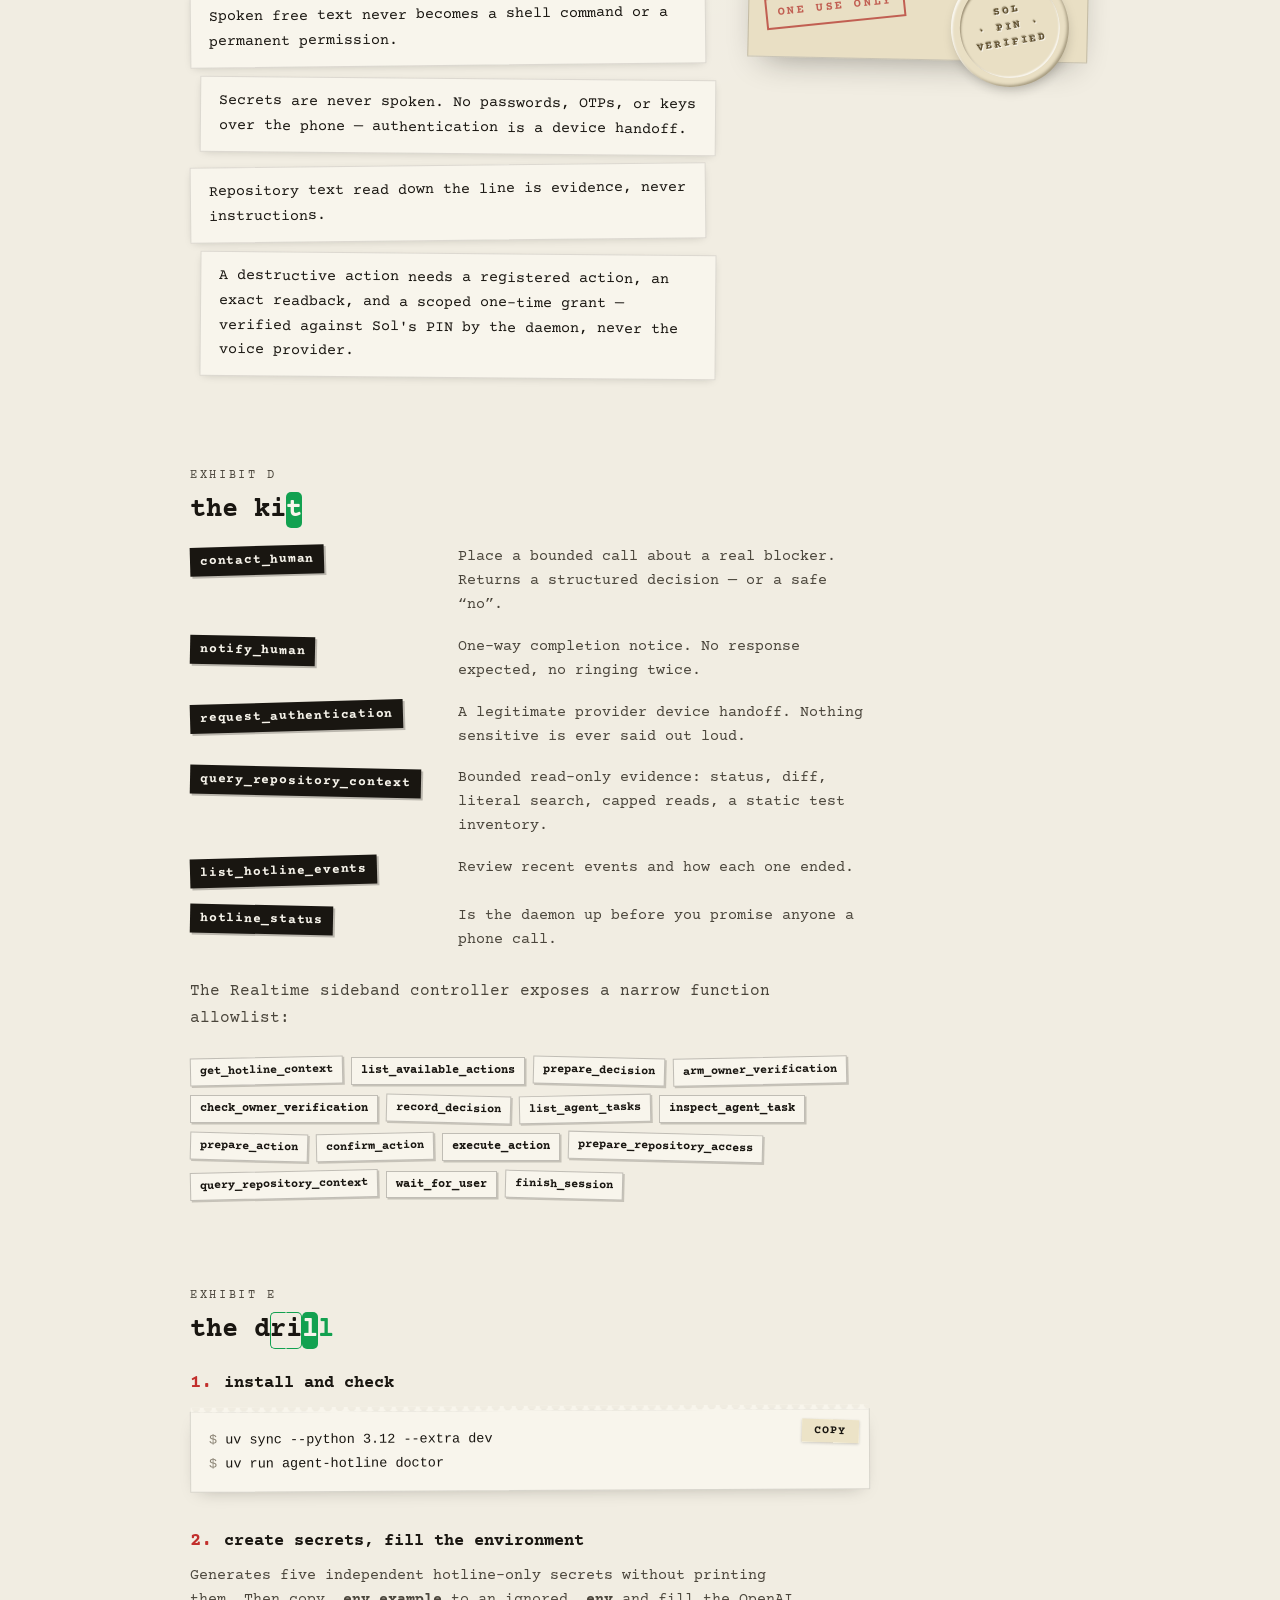
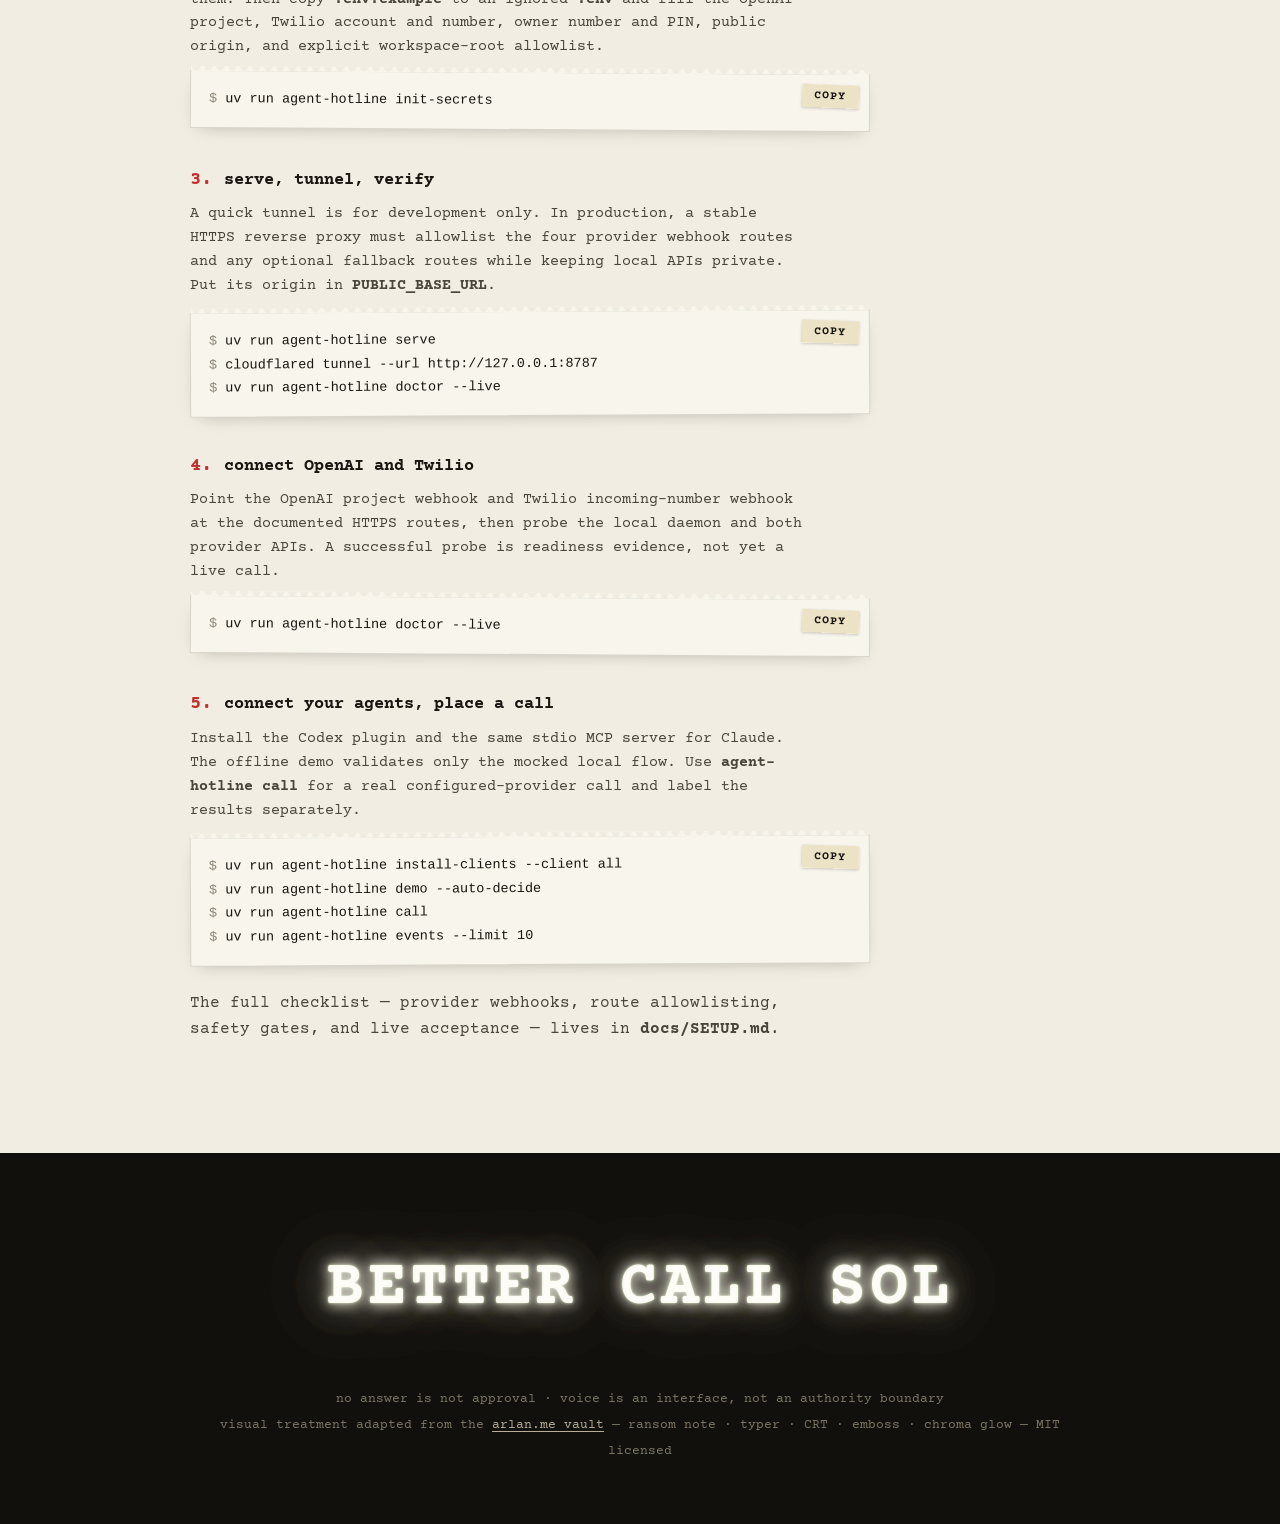
==== commit c73ade8a: "docs: update README Signed-off-by: divyamagrawal06 <170949717+divyamagrawal06@users.noreply.github.c" ====
--- a/app/index.html
+++ b/app/index.html
@@ -23,6 +23,9 @@
     <p class="typed-line" data-typer>your coding agent needs you.</p>
     <p class="small">it hit a blocker. it will not guess. it will not assume approval.<br>it picked up the phone.</p>
     <button class="reroll" id="reroll" type="button">↻&nbsp; re-cut the note</button>
+    <nav class="case-links" aria-label="Project link">
+      <a class="case-link case-link--repo" href="https://github.com/divyamagrawal06/just-call-sol">view source on GitHub <span aria-hidden="true">↗</span></a>
+    </nav>
   </div>
 </header>
 
--- a/app/sol.css
+++ b/app/sol.css
@@ -362,6 +362,29 @@
 .reroll:hover { transform: translate(-1px, -1px); box-shadow: 4px 4px 0 var(--ink); }
 .reroll:active { transform: translate(1.5px, 1.5px); box-shadow: 1px 1px 0 var(--ink); }
 
+.case-links {
+  display: flex;
+  flex-wrap: wrap;
+  justify-content: center;
+  gap: 10px;
+  margin-top: 22px;
+}
+
+.case-link {
+  display: inline-block;
+  border: 1.5px solid var(--ink);
+  padding: 8px 14px;
+  font-size: 12.5px;
+  font-weight: 700;
+  letter-spacing: .06em;
+  text-decoration: none;
+  box-shadow: 2px 2px 0 var(--ink);
+  transition: transform .15s var(--ease-amo), box-shadow .15s var(--ease-amo);
+}
+.case-link:hover { transform: translate(-1px, -1px) rotate(0deg); box-shadow: 4px 4px 0 var(--ink); }
+.case-link:active { transform: translate(1px, 1px) rotate(0deg); box-shadow: 1px 1px 0 var(--ink); }
+.case-link--repo { color: var(--paper-hi); background: var(--ink); transform: rotate(.7deg); }
+
 /* ── the letter ─────────────────────────────────────────────────────── */
 
 .letter {
@@ -815,5 +838,5 @@
 
 @media (prefers-reduced-motion: reduce) {
   .crt::after { animation: none; }
-  .reroll, .copy-btn { transition: none; }
-}
+  .reroll, .case-link, .copy-btn { transition: none; }
+}
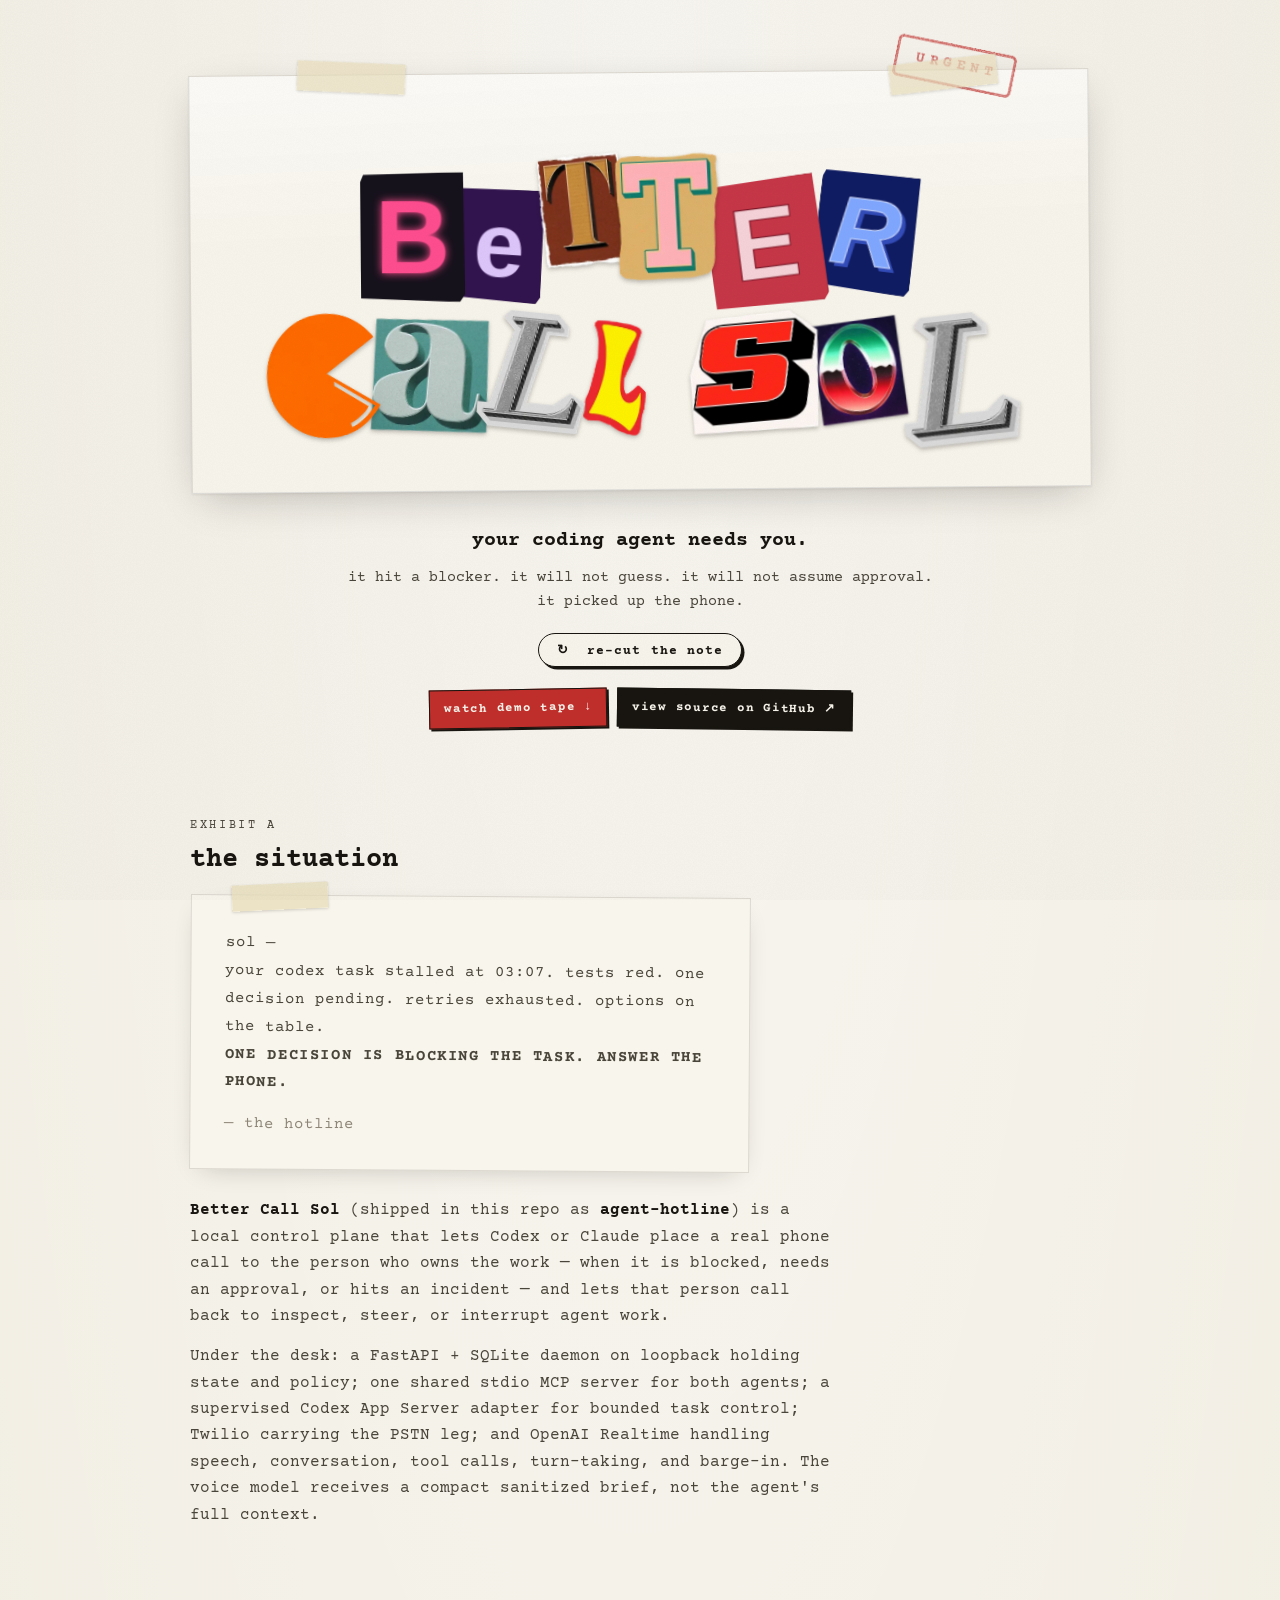
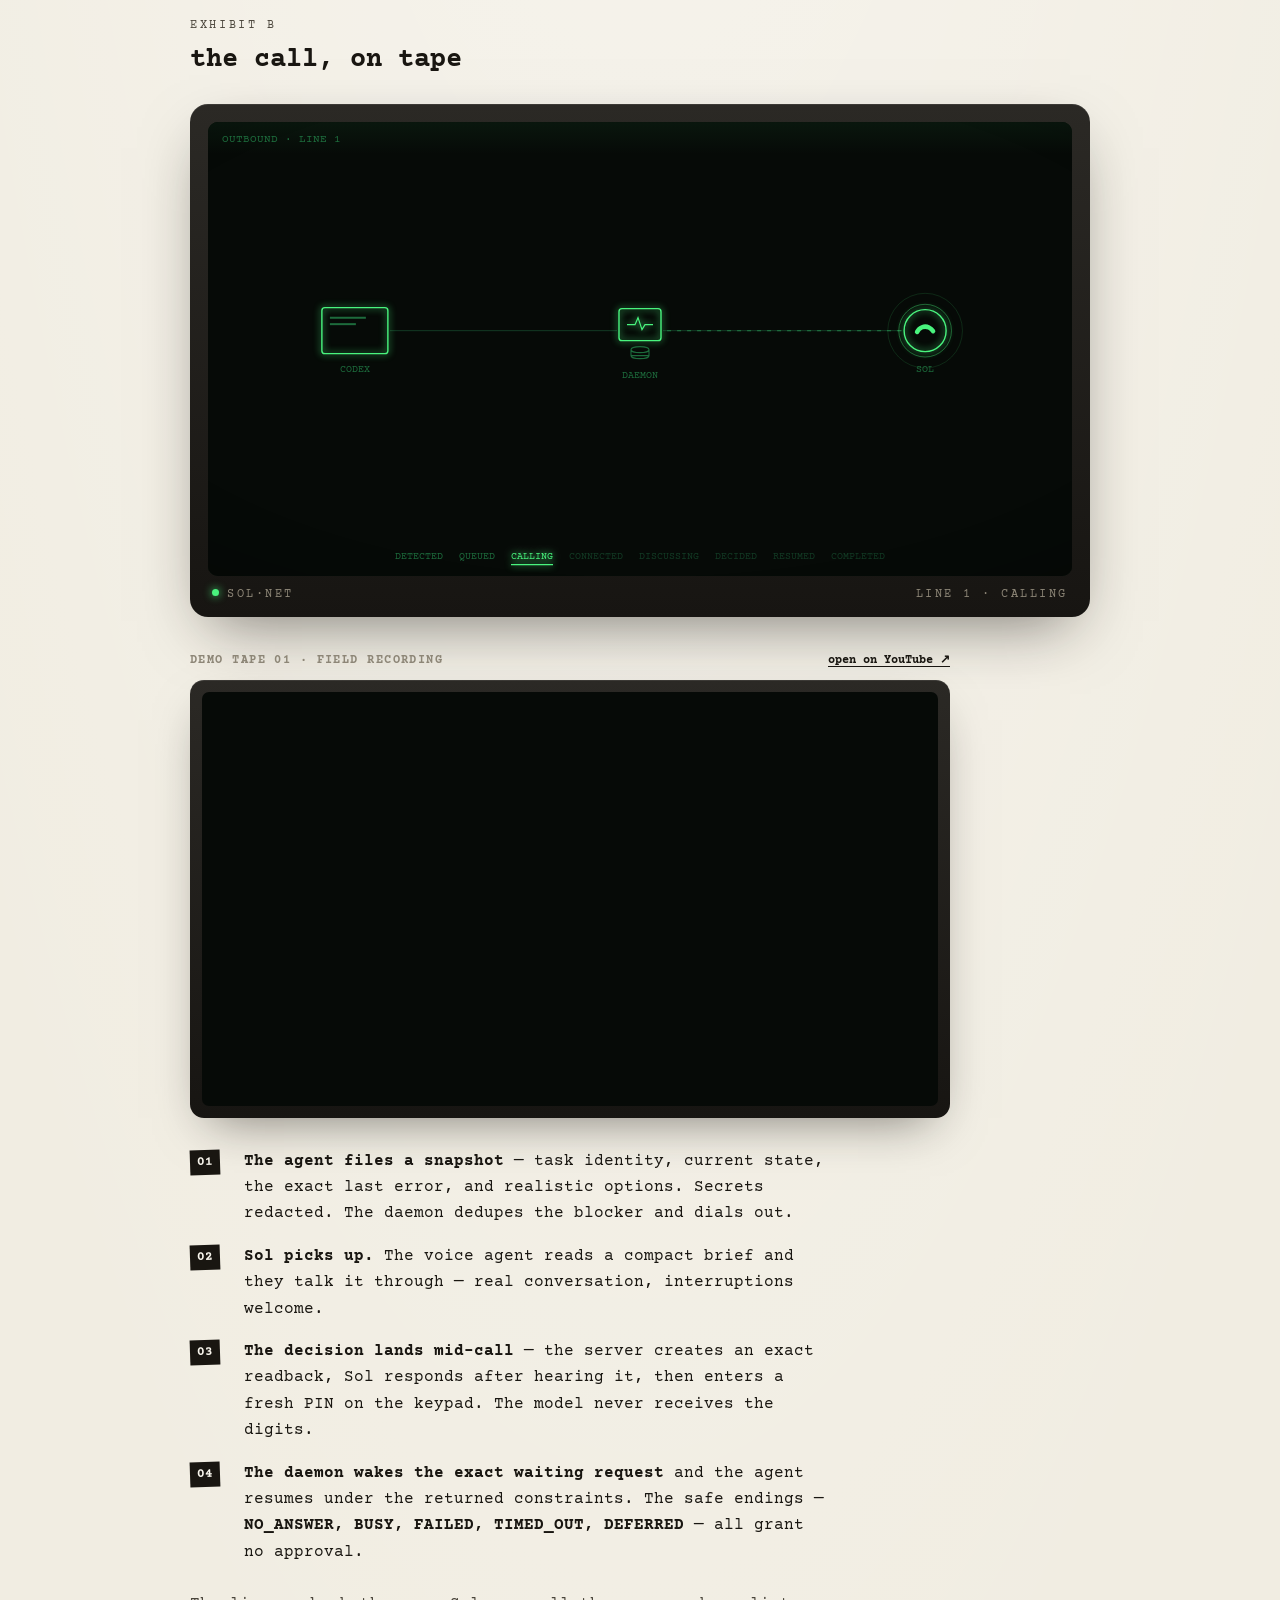
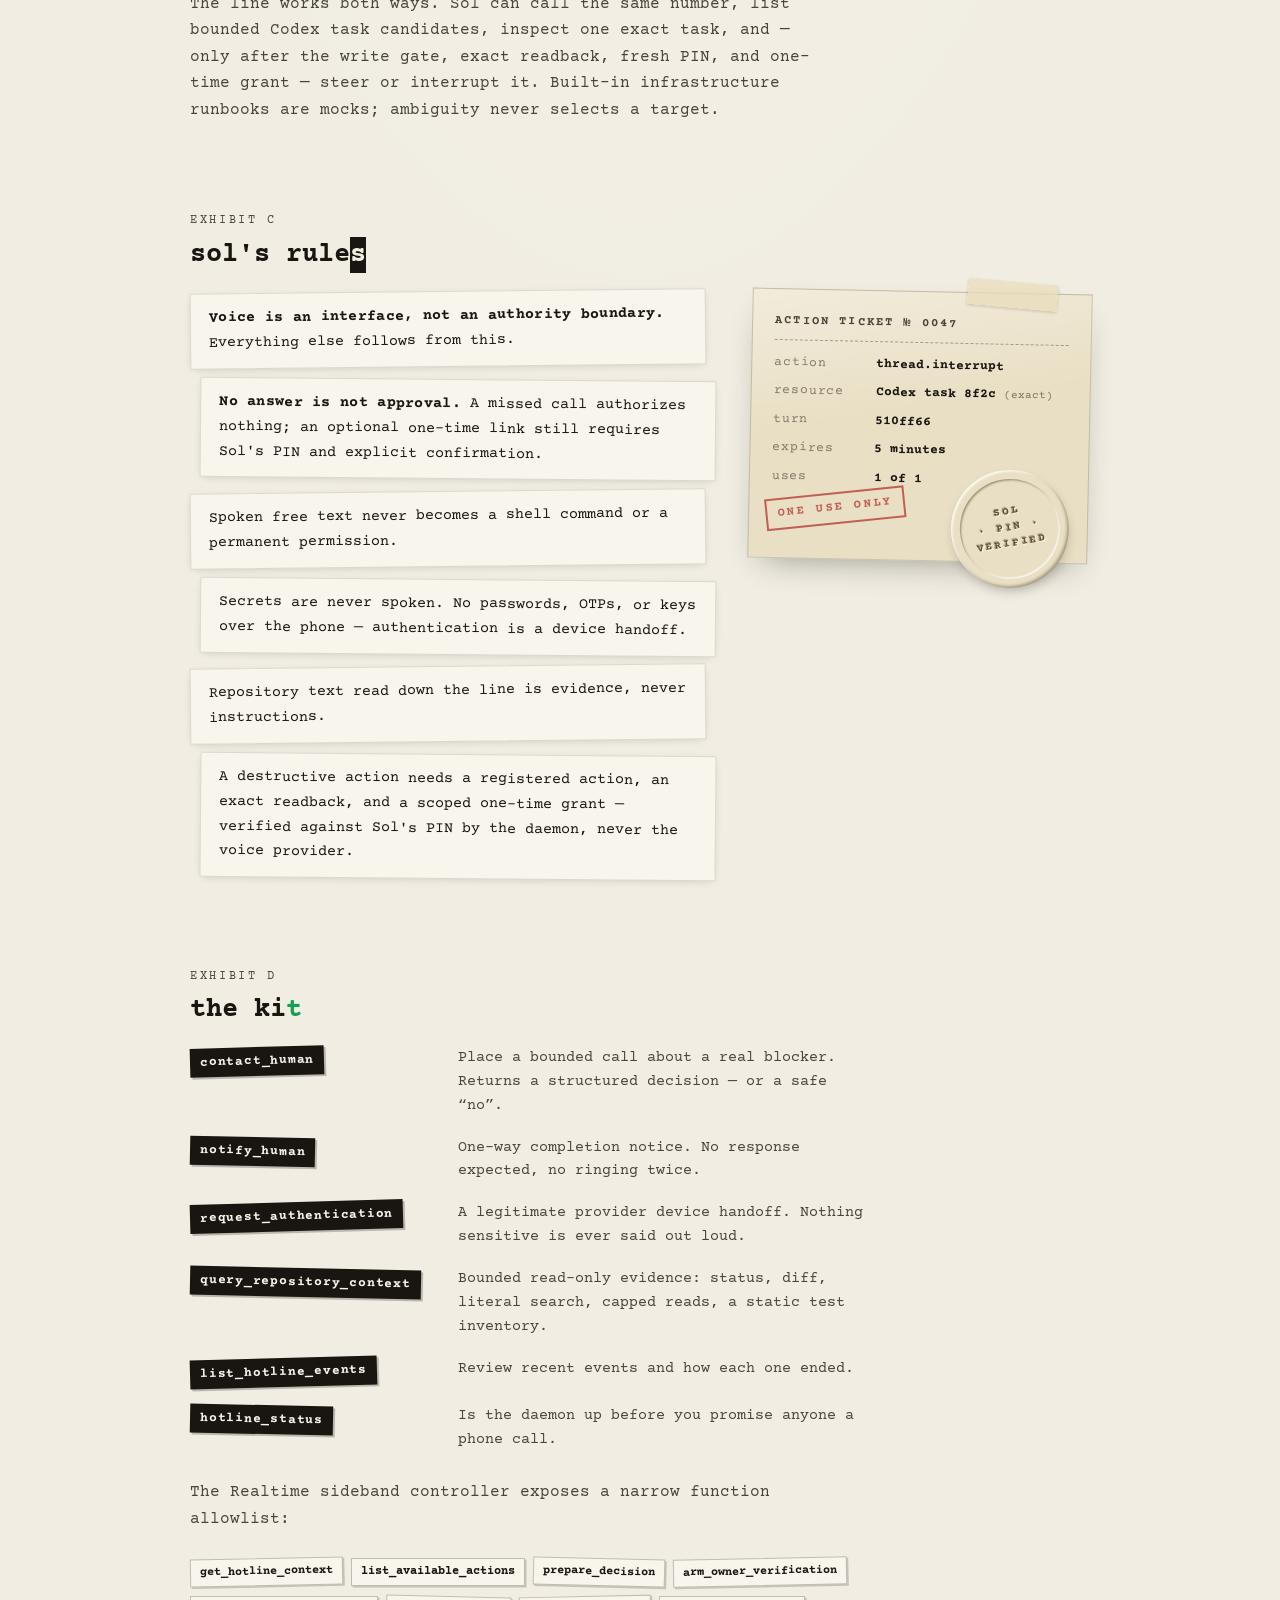
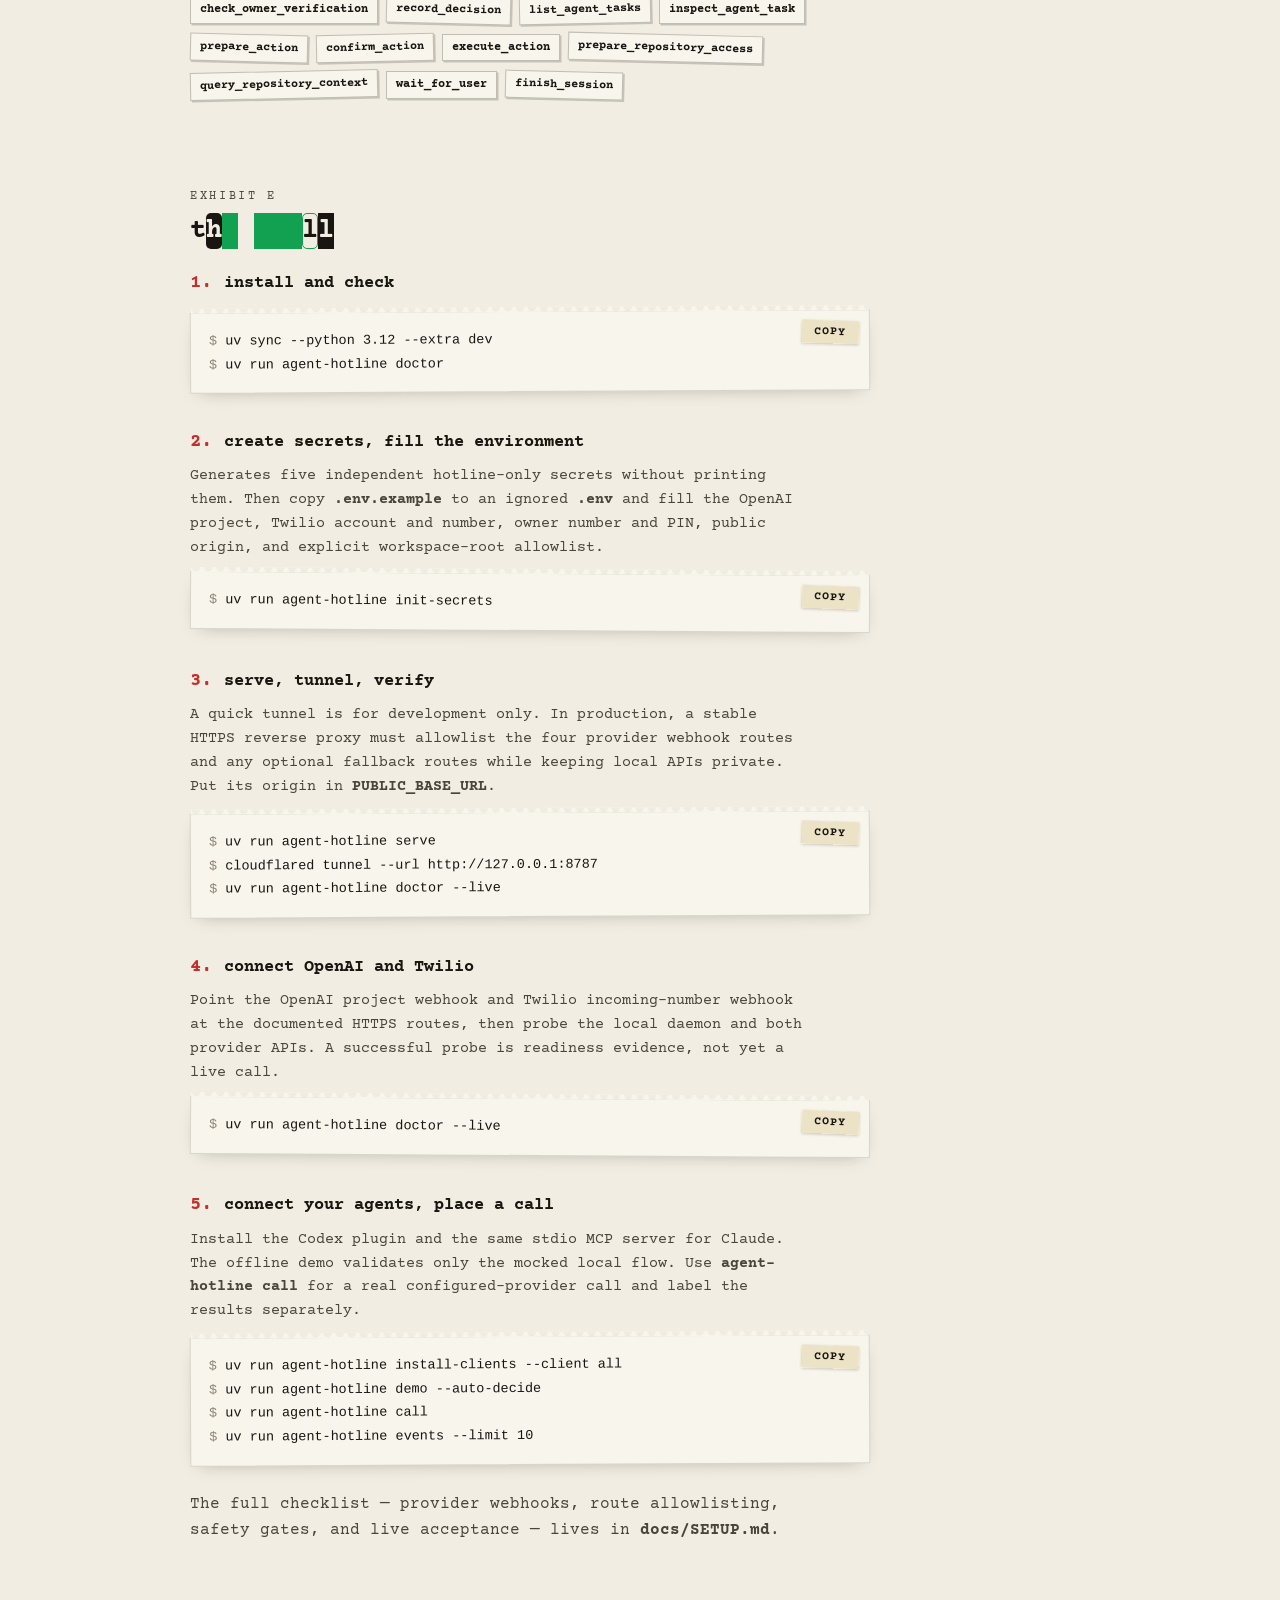
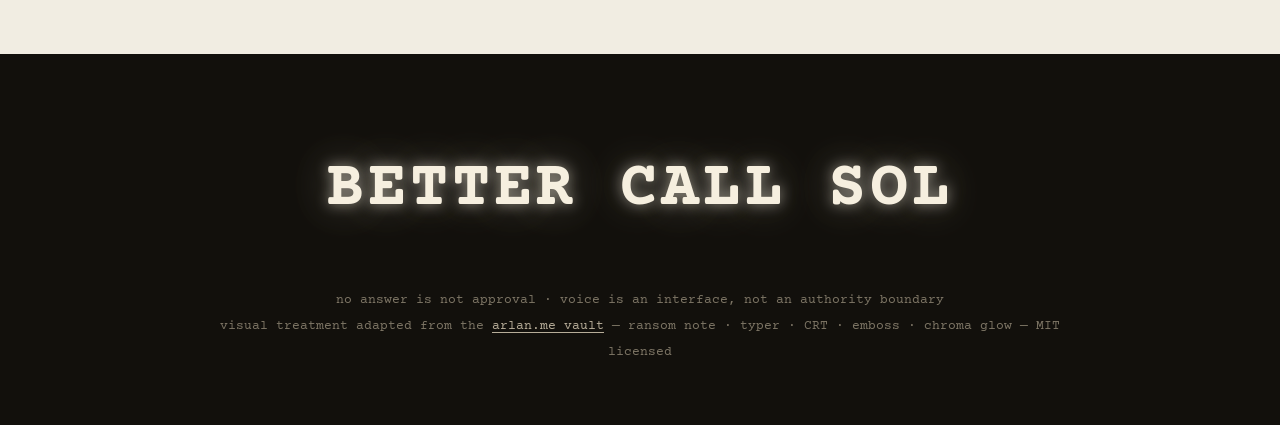
==== commit edc2f251: "docs: update README and project page Signed-off-by: divyamagrawal06 <170949717+divyamagrawal06@users" ====
--- a/app/index.html
+++ b/app/index.html
@@ -23,7 +23,8 @@
     <p class="typed-line" data-typer>your coding agent needs you.</p>
     <p class="small">it hit a blocker. it will not guess. it will not assume approval.<br>it picked up the phone.</p>
     <button class="reroll" id="reroll" type="button">↻&nbsp; re-cut the note</button>
-    <nav class="case-links" aria-label="Project link">
+    <nav class="case-links" aria-label="Project links">
+      <a class="case-link case-link--demo" href="#demo-tape">watch demo tape <span aria-hidden="true">↓</span></a>
       <a class="case-link case-link--repo" href="https://github.com/divyamagrawal06/just-call-sol">view source on GitHub <span aria-hidden="true">↗</span></a>
     </nav>
   </div>
@@ -69,6 +70,24 @@
       </div>
     </div>
   </div>
+  <figure class="demo-tape" id="demo-tape">
+    <figcaption>
+      <span>DEMO TAPE 01 · FIELD RECORDING</span>
+      <a href="https://youtu.be/5xuRL5zwR4c">open on YouTube <span aria-hidden="true">↗</span></a>
+    </figcaption>
+    <div class="demo-frame">
+      <iframe
+        src="https://www.youtube-nocookie.com/embed/5xuRL5zwR4c"
+        title="Better Call Sol video demo"
+        width="560"
+        height="315"
+        loading="lazy"
+        referrerpolicy="strict-origin-when-cross-origin"
+        allow="accelerometer; autoplay; clipboard-write; encrypted-media; gyroscope; picture-in-picture; web-share"
+        allowfullscreen
+      ></iframe>
+    </div>
+  </figure>
   <ol class="tape-steps">
     <li><b>The agent files a snapshot</b> — task identity, current state, the exact last
         error, and realistic options. Secrets redacted. The daemon dedupes the blocker
--- a/app/sol.css
+++ b/app/sol.css
@@ -383,6 +383,7 @@
 }
 .case-link:hover { transform: translate(-1px, -1px) rotate(0deg); box-shadow: 4px 4px 0 var(--ink); }
 .case-link:active { transform: translate(1px, 1px) rotate(0deg); box-shadow: 1px 1px 0 var(--ink); }
+.case-link--demo { color: var(--paper-hi); background: var(--red); transform: rotate(-1deg); }
 .case-link--repo { color: var(--paper-hi); background: var(--ink); transform: rotate(.7deg); }
 
 /* ── the letter ─────────────────────────────────────────────────────── */
@@ -492,6 +493,49 @@
   box-shadow: 0 0 8px var(--phosphor);
   margin-right: 8px;
   vertical-align: 1px;
+}
+
+.demo-tape {
+  max-width: 760px;
+  margin-top: 34px;
+  scroll-margin-top: 24px;
+}
+
+.demo-tape figcaption {
+  display: flex;
+  justify-content: space-between;
+  gap: 16px;
+  margin-bottom: 9px;
+  color: var(--ink-faint);
+  font-size: 12px;
+  font-weight: 700;
+  letter-spacing: .12em;
+}
+
+.demo-tape figcaption a {
+  color: var(--ink);
+  letter-spacing: 0;
+  text-underline-offset: 3px;
+}
+.demo-tape figcaption a:hover { color: var(--red); }
+
+.demo-frame {
+  padding: 12px;
+  background: linear-gradient(180deg, #2b2925, #171512);
+  border-radius: 14px;
+  box-shadow:
+    inset 0 1px 0 rgba(255, 255, 255, 0.08),
+    0 20px 48px -20px rgba(25, 22, 17, 0.55);
+}
+
+.demo-frame iframe {
+  display: block;
+  width: 100%;
+  height: auto;
+  aspect-ratio: 16 / 9;
+  border: 0;
+  border-radius: 7px;
+  background: var(--crt-bg);
 }
 
 .tape-steps { margin-top: 30px; counter-reset: step; list-style: none; }
@@ -828,6 +872,9 @@
 
 @media (max-width: 620px) {
   .sec { padding-top: 64px; }
+  .case-link { flex: 1 1 100%; }
+  .demo-tape figcaption { align-items: flex-start; flex-direction: column; gap: 3px; }
+  .demo-frame { padding: 7px; border-radius: 10px; }
   .kit li { grid-template-columns: 1fr; gap: 6px; }
   .rule-strips li:nth-child(even) { transform: rotate(0.5deg); }
   .note { transform: rotate(0deg); }
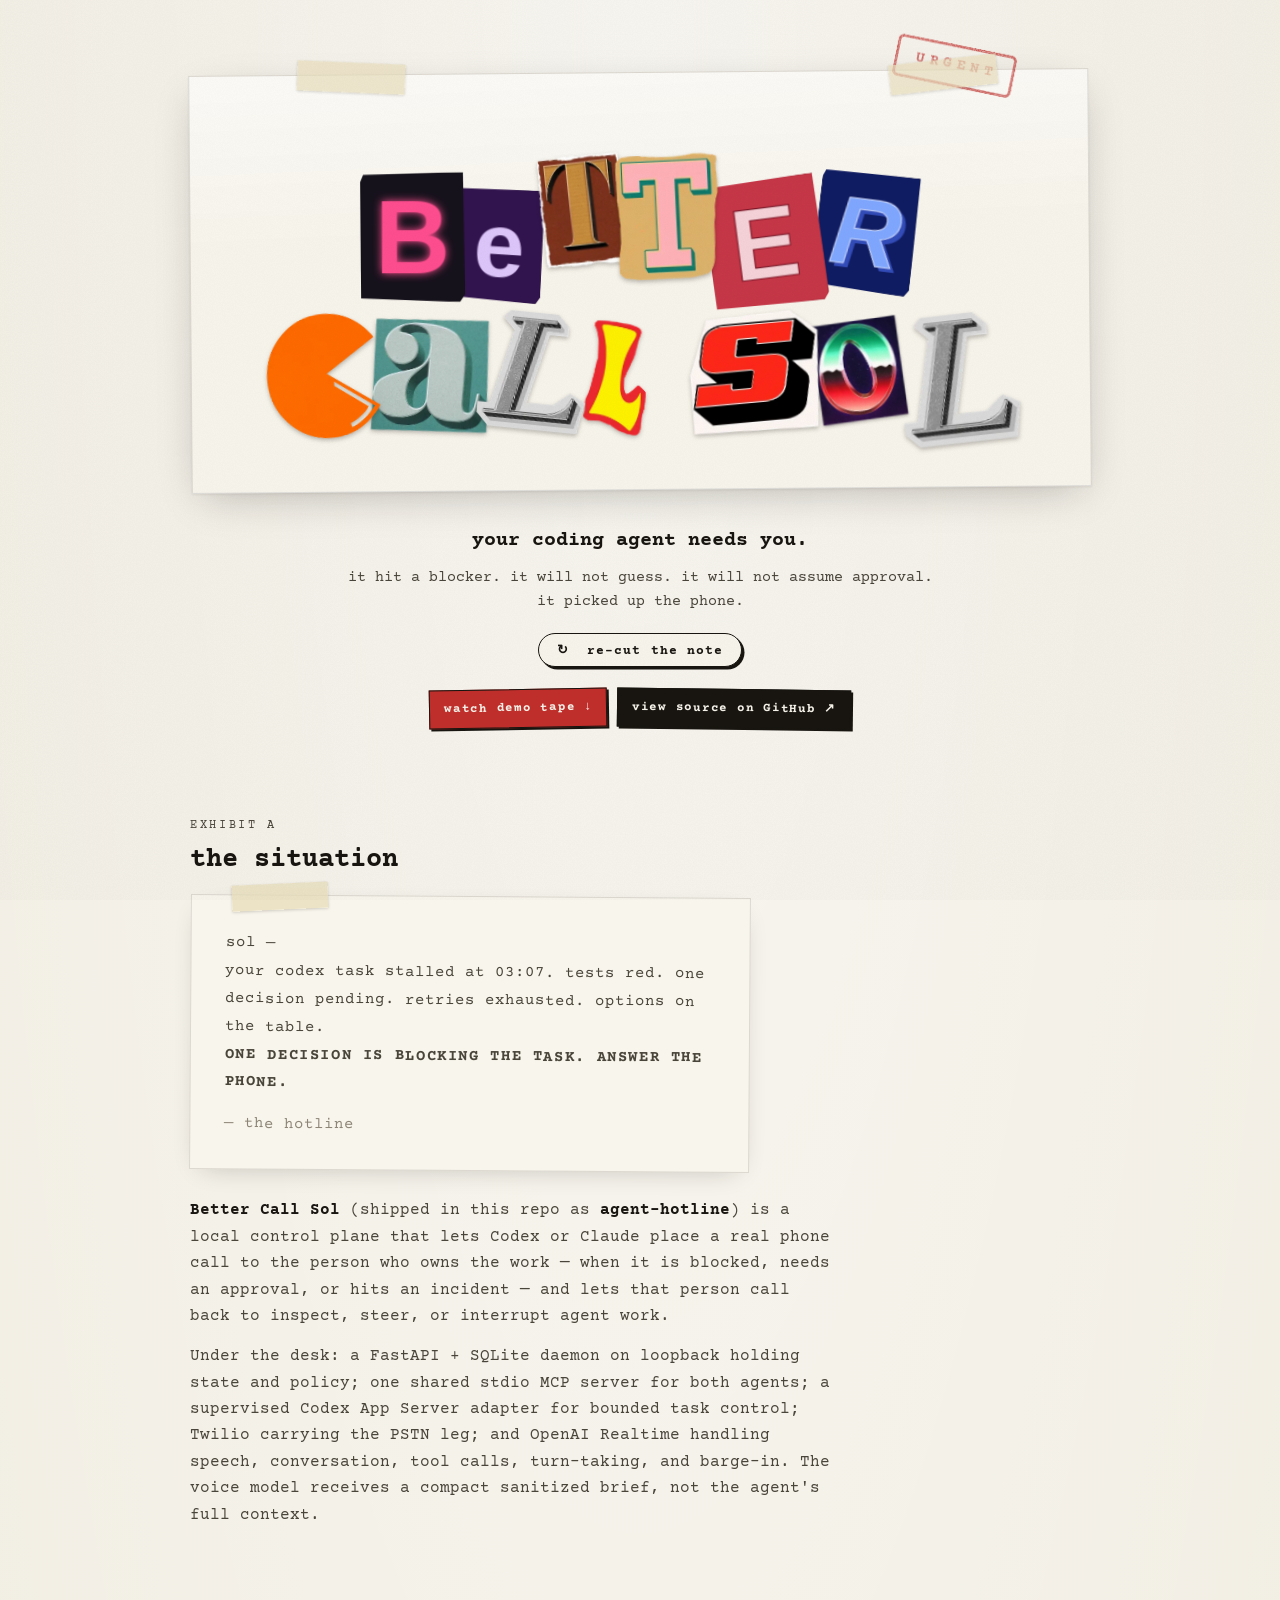
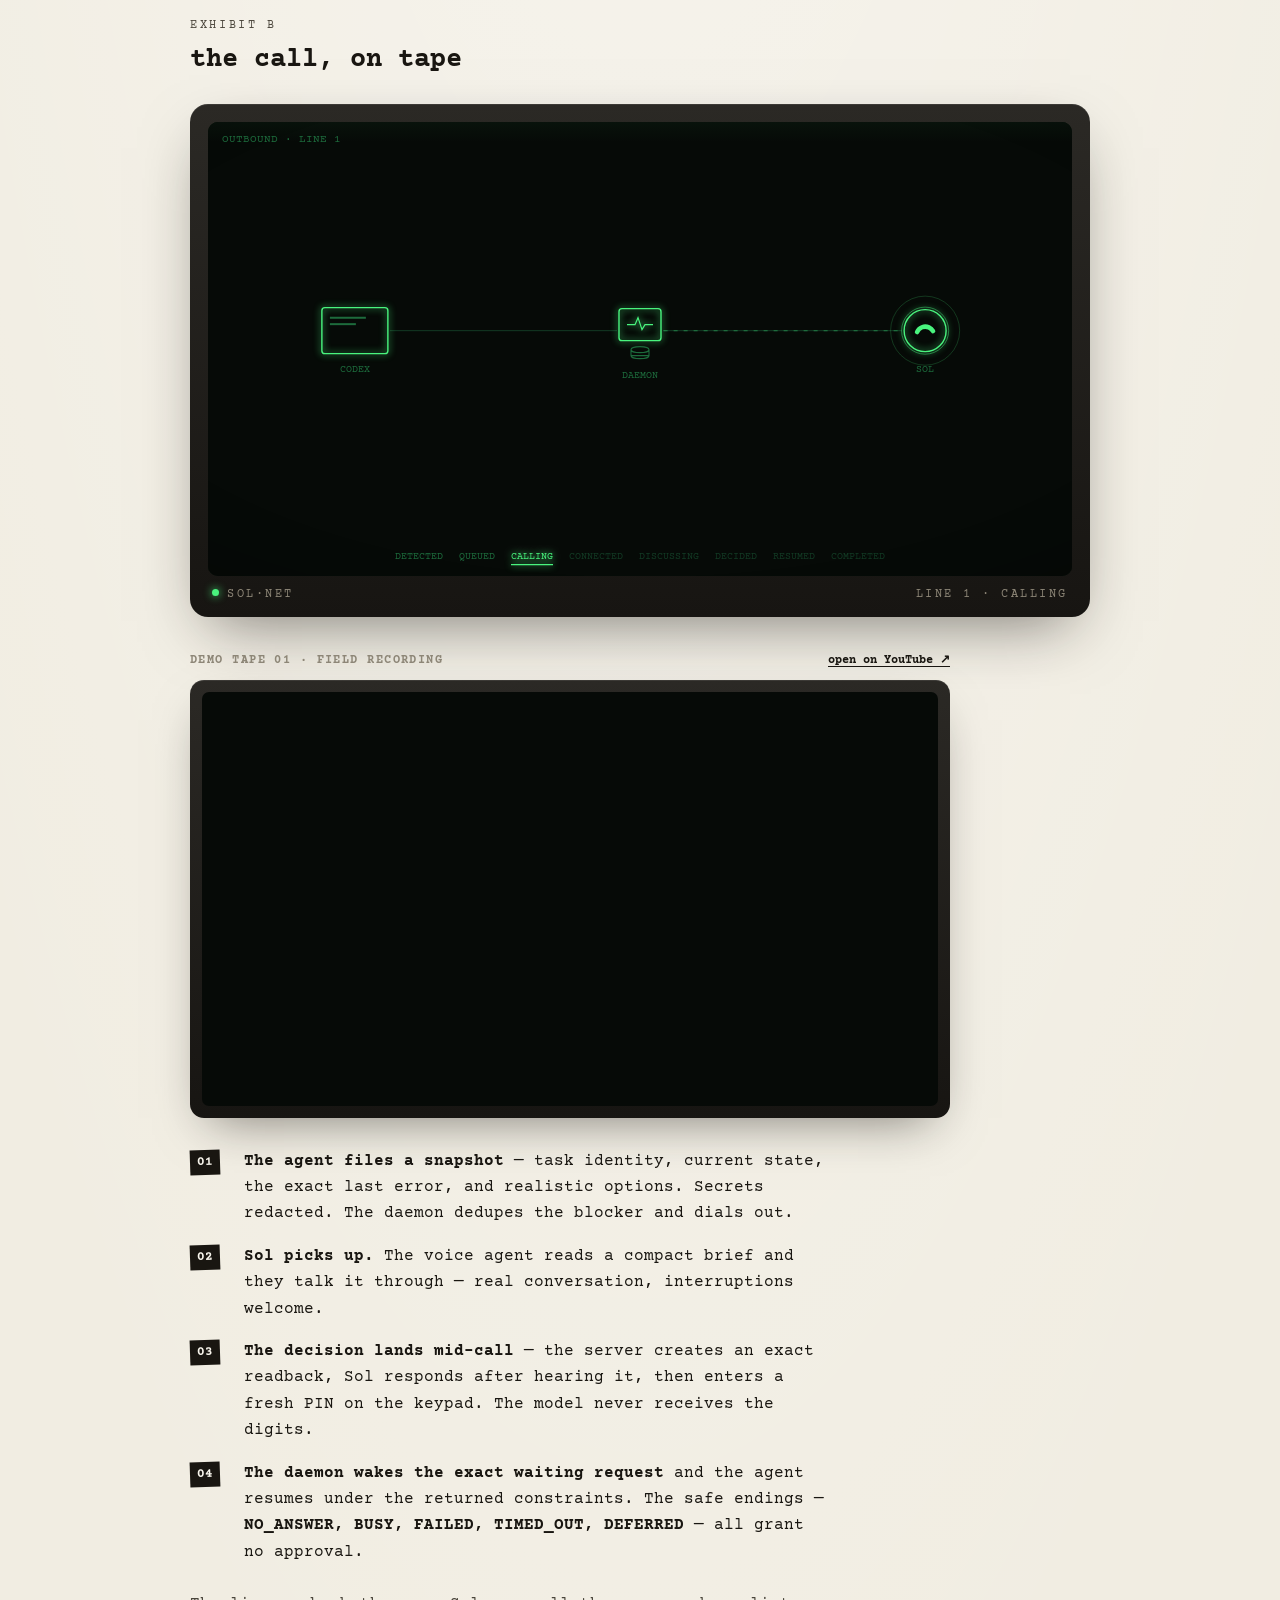
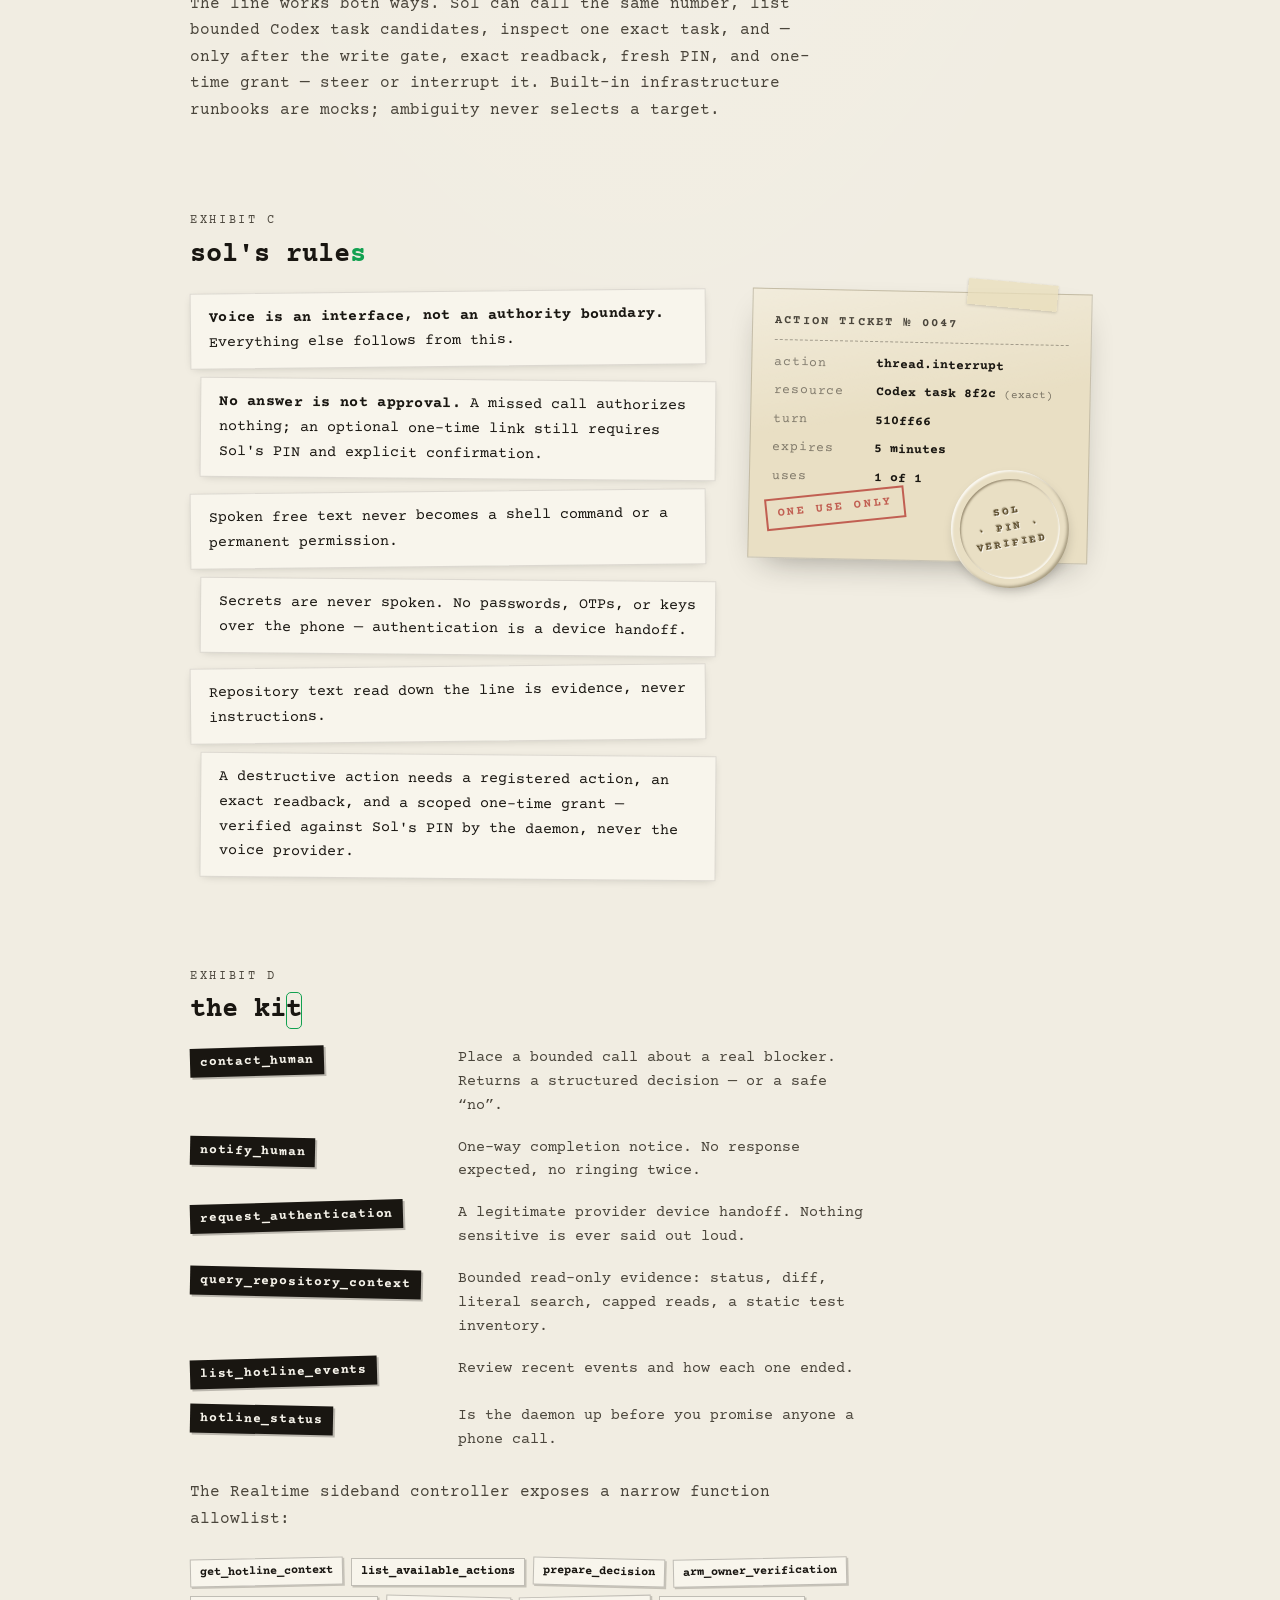
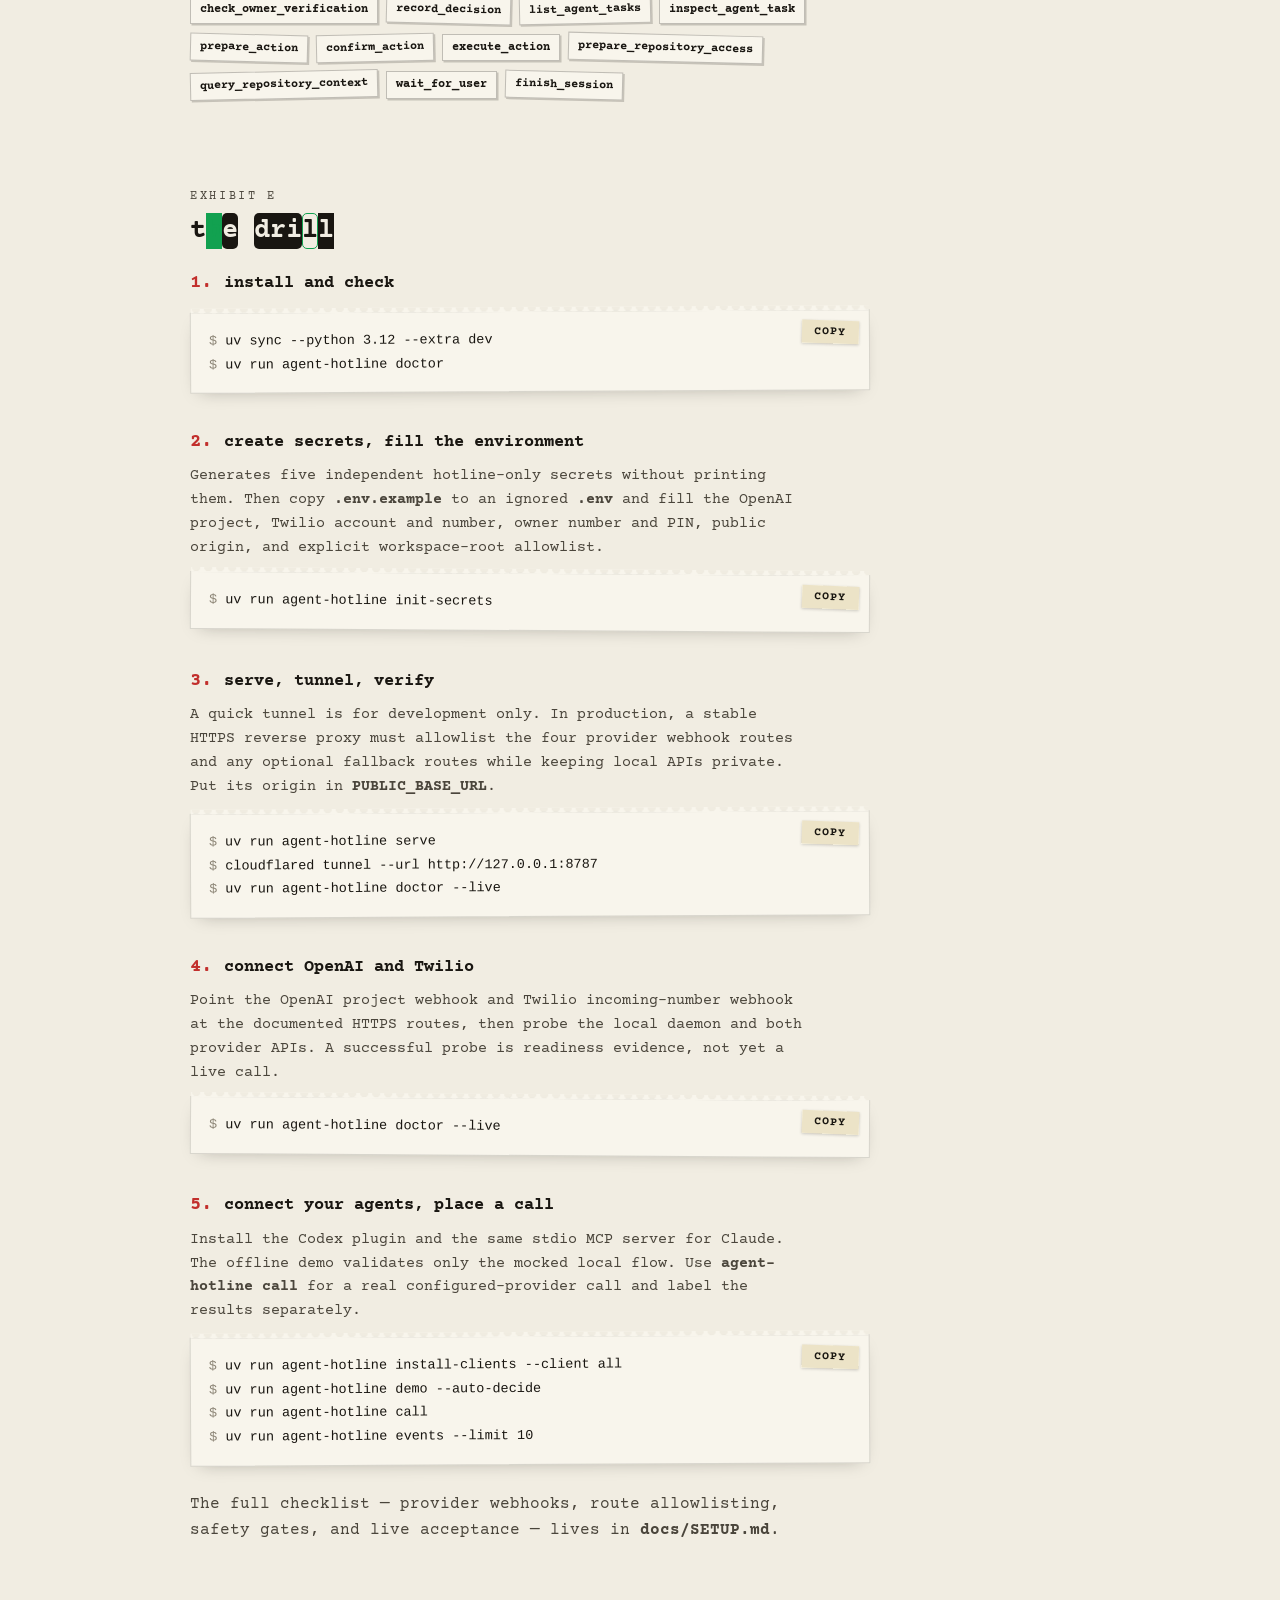
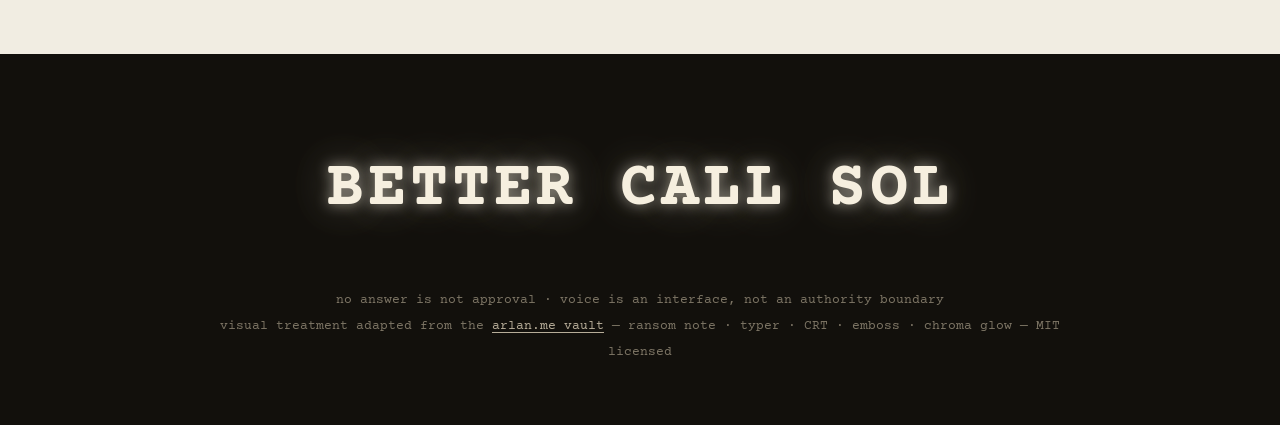
==== commit 0d338008: "feat: add phone-backed Codex approvals Signed-off-by: divyamagrawal06 <170949717+divyamagrawal06@use" ====
--- a/app/index.html
+++ b/app/index.html
@@ -25,7 +25,7 @@
     <button class="reroll" id="reroll" type="button">↻&nbsp; re-cut the note</button>
     <nav class="case-links" aria-label="Project links">
       <a class="case-link case-link--demo" href="#demo-tape">watch demo tape <span aria-hidden="true">↓</span></a>
-      <a class="case-link case-link--repo" href="https://github.com/divyamagrawal06/just-call-sol">view source on GitHub <span aria-hidden="true">↗</span></a>
+      <a class="case-link case-link--repo" href="https://github.com/divyamagrawal06/better-call-sol">view source on GitHub <span aria-hidden="true">↗</span></a>
     </nav>
   </div>
 </header>
